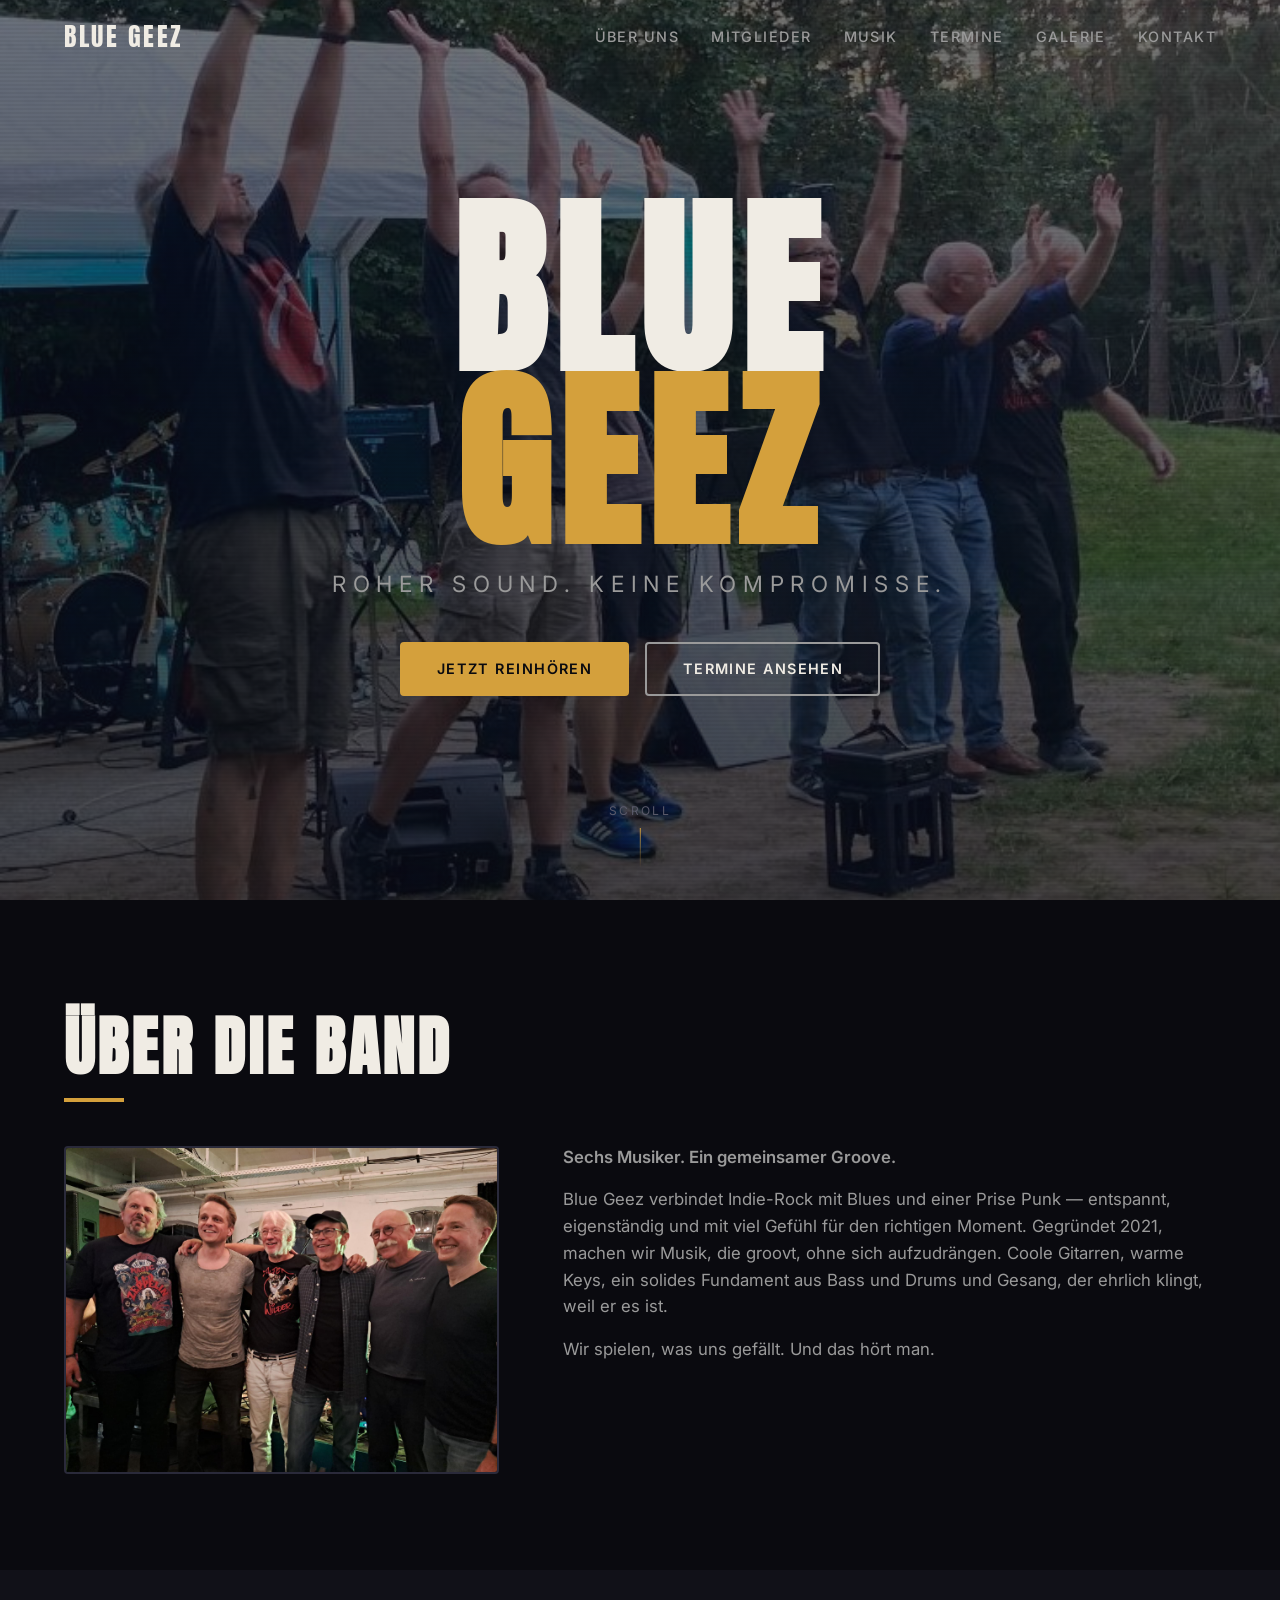
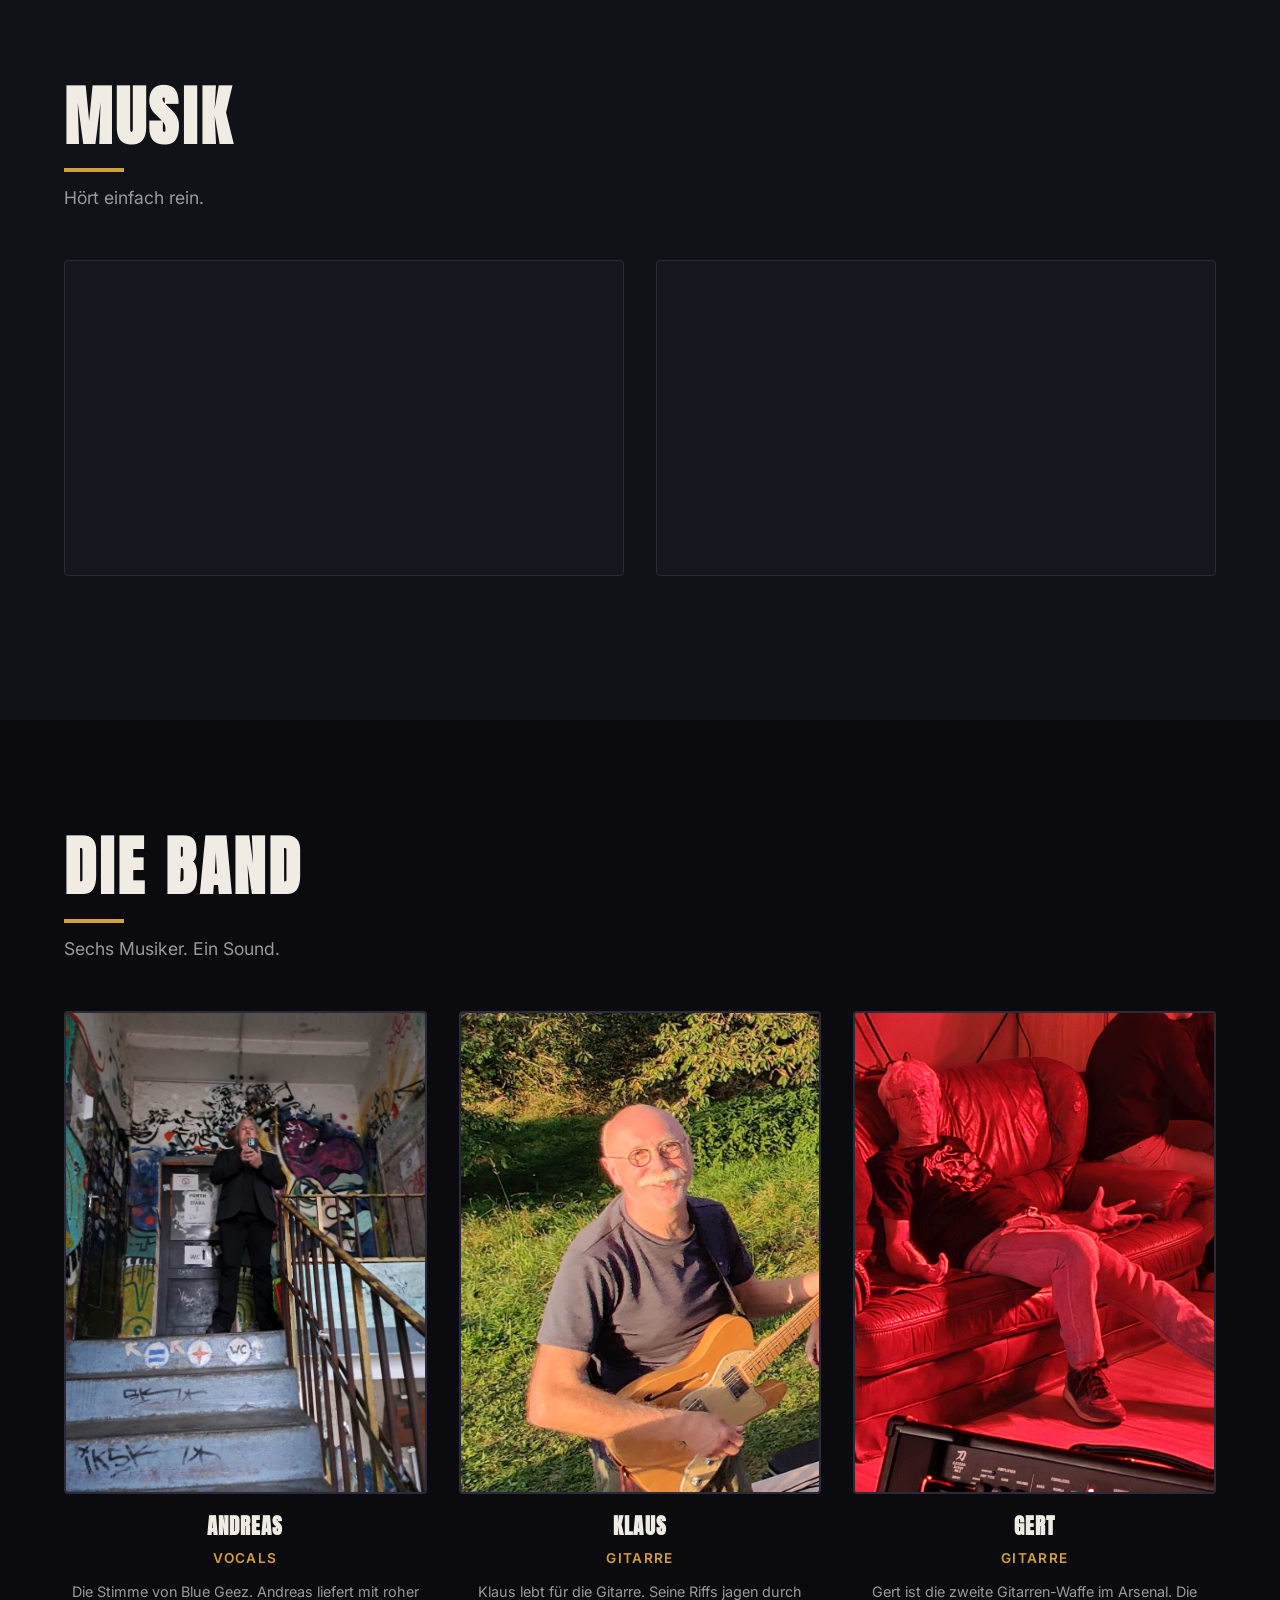
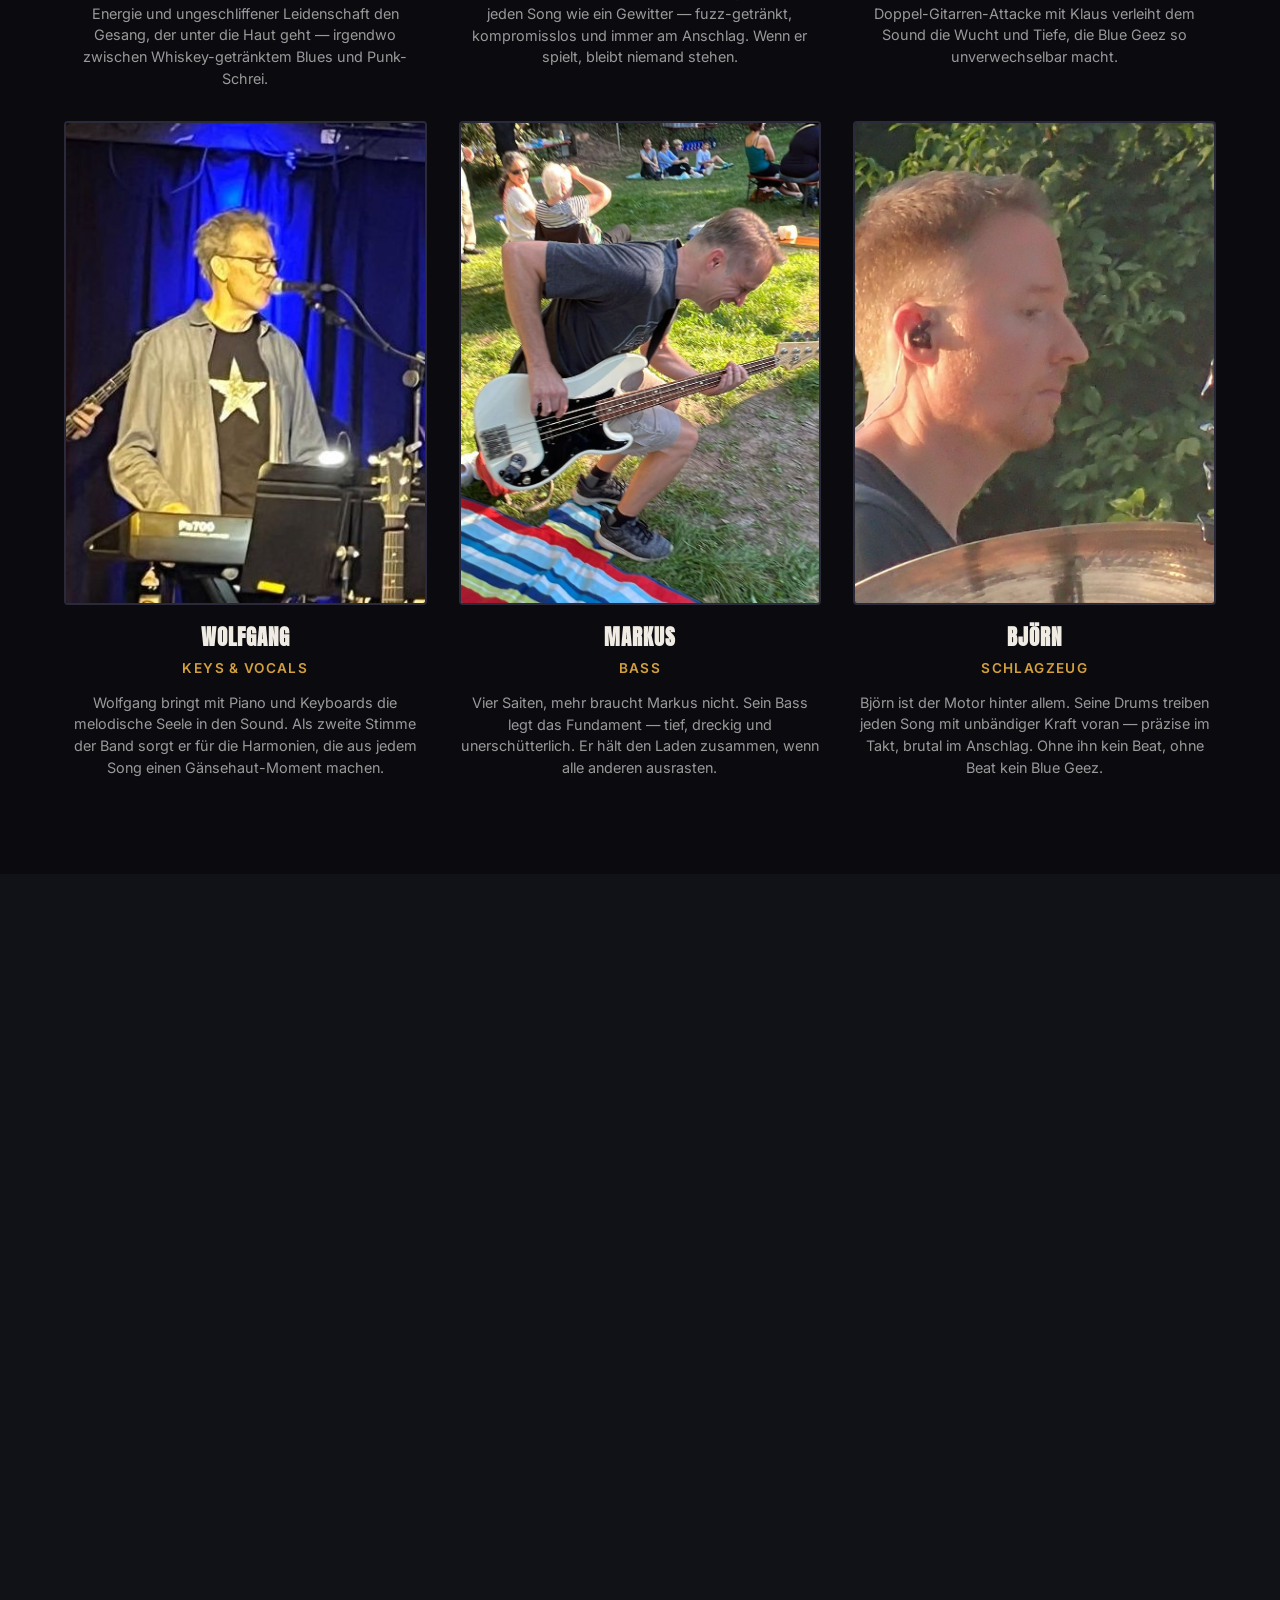
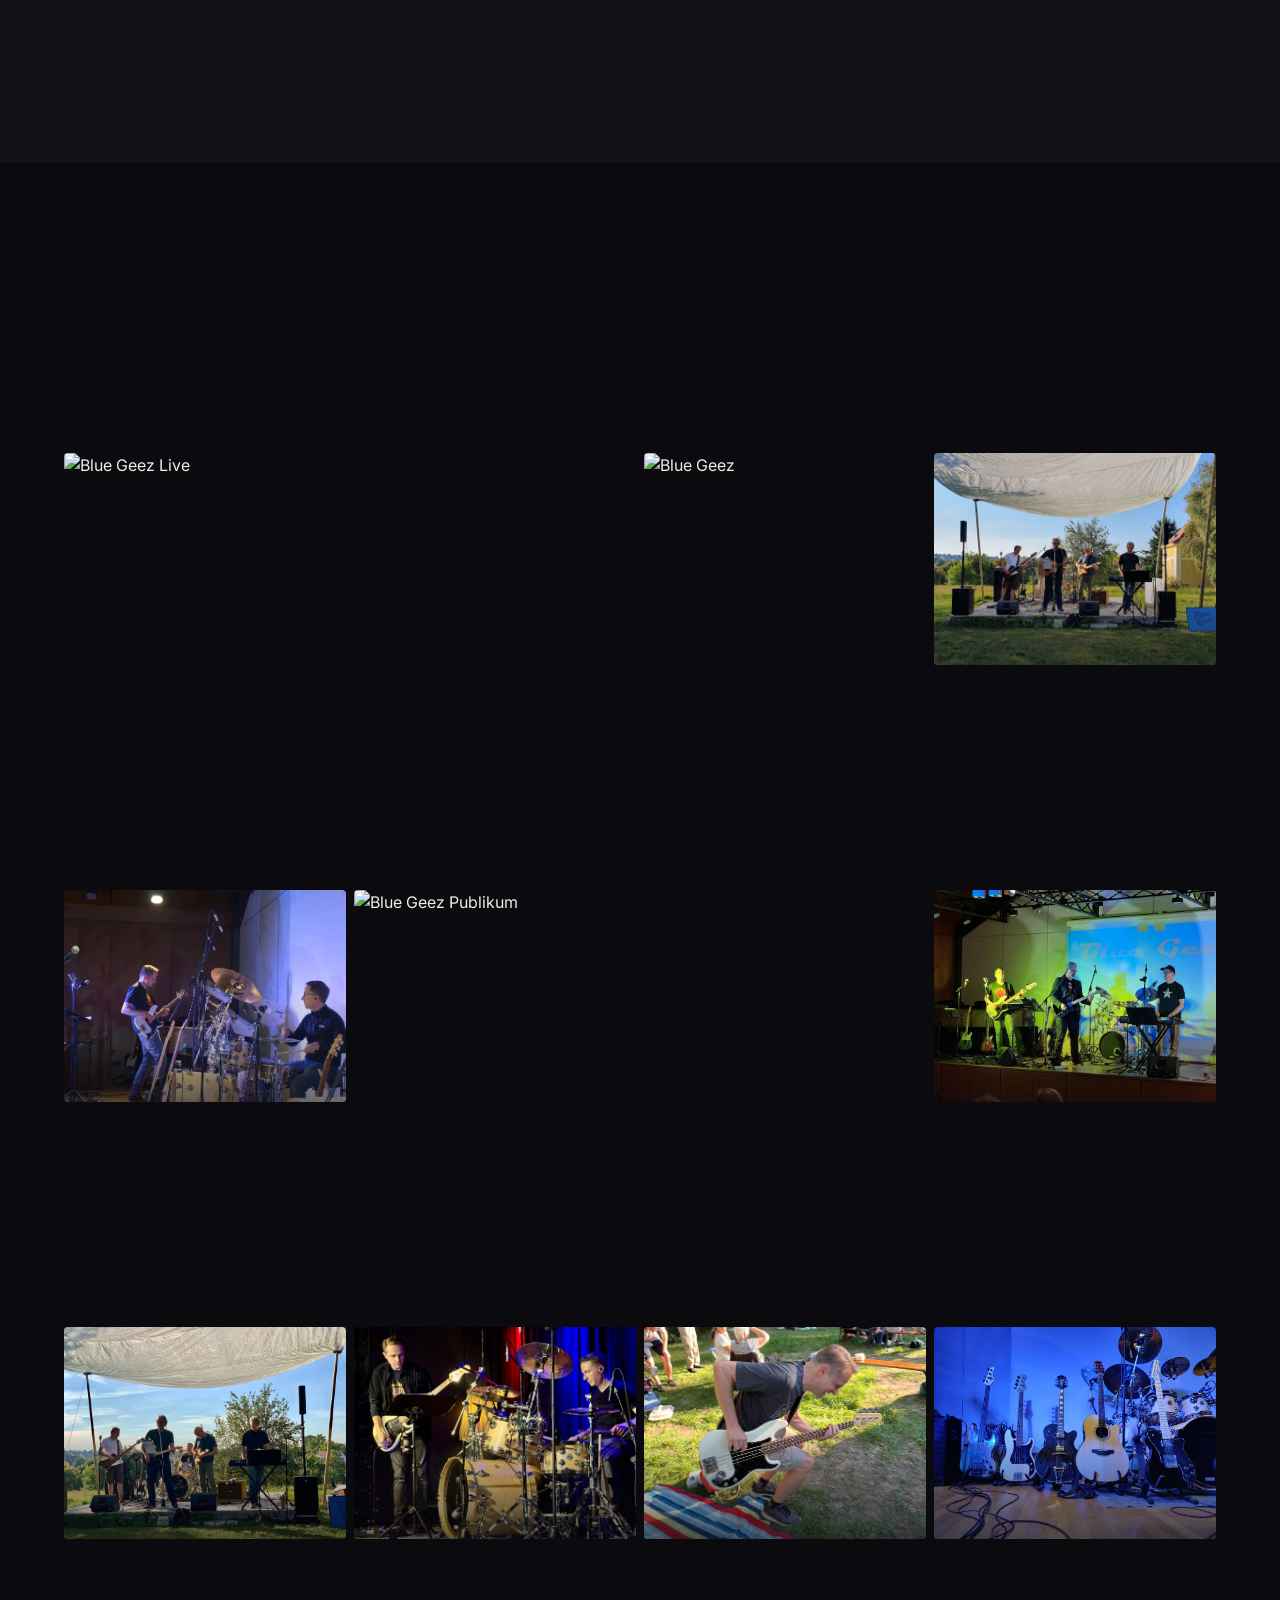
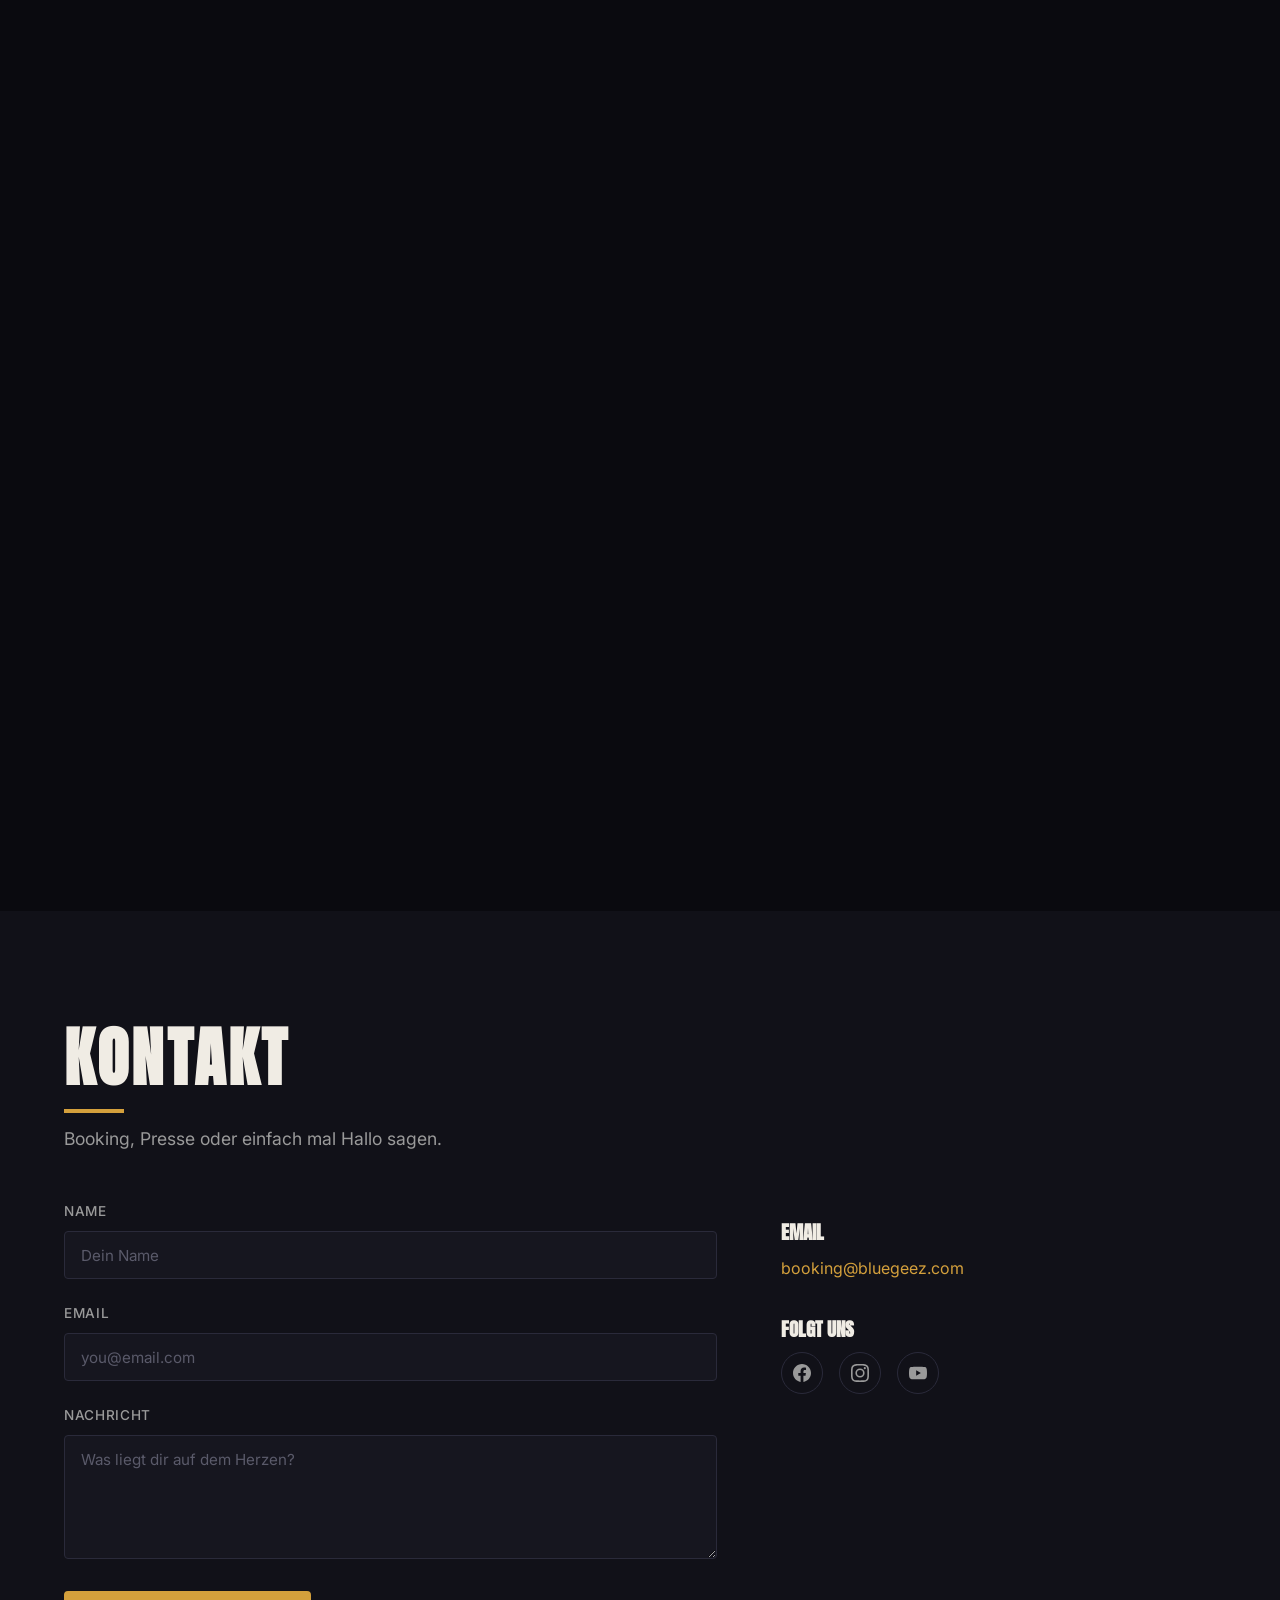
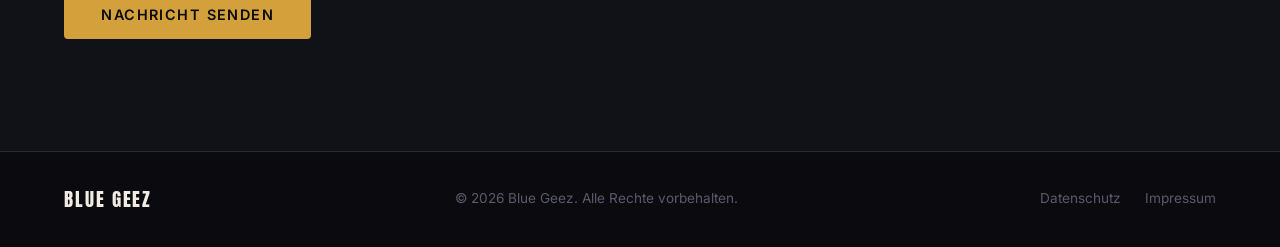
==== index.html @ 655c5ae4 "Blue Geez - Band Website" ====
<!DOCTYPE html>
<html lang="de">
<head>
  <meta charset="UTF-8">
  <meta name="viewport" content="width=device-width, initial-scale=1.0">
  <title>Blue Geez — Indie Punk Rock Blues</title>
  <meta name="description" content="Blue Geez — Roher Indie Punk Rock Blues. Musik, Termine und mehr.">
  <link rel="preconnect" href="https://fonts.googleapis.com">
  <link rel="preconnect" href="https://fonts.gstatic.com" crossorigin>
  <link href="https://fonts.googleapis.com/css2?family=Anton&family=Inter:wght@400;500;600&display=swap" rel="stylesheet">
  <link rel="stylesheet" href="styles.css">
</head>
<body>

  <!-- ============ NAVBAR ============ -->
  <nav id="navbar">
    <div class="nav-container">
      <a href="#hero" class="nav-logo">BLUE GEEZ</a>
      <button class="nav-toggle" id="navToggle" aria-label="Toggle menu">
        <span></span>
        <span></span>
        <span></span>
      </button>
      <ul class="nav-links" id="navLinks">
        <li><a href="#about">Über uns</a></li>
        <li><a href="#members">Mitglieder</a></li>
        <li><a href="#music">Musik</a></li>
        <li><a href="#tour">Termine</a></li>
        <li><a href="#gallery">Galerie</a></li>
        <li><a href="#contact">Kontakt</a></li>
      </ul>
    </div>
  </nav>

  <!-- ============ HERO ============ -->
  <section id="hero">
    <div class="hero-overlay"></div>
    <div class="hero-content">
      <h1 class="hero-title">BLUE<br><span>GEEZ</span></h1>
      <p class="hero-tagline">Roher Sound. Keine Kompromisse.</p>
      <div class="hero-cta">
        <a href="#music" class="btn btn-primary">Jetzt reinhören</a>
        <a href="#tour" class="btn btn-outline">Termine ansehen</a>
      </div>
    </div>
    <div class="hero-scroll-indicator">
      <span>Scroll</span>
      <div class="scroll-arrow"></div>
    </div>
  </section>

  <!-- ============ ABOUT ============ -->
  <section id="about">
    <div class="container">
      <h2 class="section-title">Über die Band</h2>
      <div class="about-grid">
        <div class="about-image">
          <img src="pictures/Bandfoto.jpg" alt="Blue Geez Bandfoto" class="about-photo">
        </div>
        <div class="about-text">
          <p class="about-lead">Sechs Musiker. Ein gemeinsamer Groove.</p>
          <p>Blue Geez verbindet Indie-Rock mit Blues und einer Prise Punk — entspannt, eigenständig und mit viel Gefühl für den richtigen Moment. Gegründet 2021, machen wir Musik, die groovt, ohne sich aufzudrängen. Coole Gitarren, warme Keys, ein solides Fundament aus Bass und Drums und Gesang, der ehrlich klingt, weil er es ist.</p>
          <p>Wir spielen, was uns gefällt. Und das hört man.</p>
        </div>
      </div>
    </div>
  </section>

  <!-- ============ MUSIC ============ -->
  <section id="music">
    <div class="container">
      <h2 class="section-title">Musik</h2>
      <p class="section-subtitle">Hört einfach rein.</p>

      <!-- YouTube Videos -->
      <div class="video-grid">
        <div class="video-card">
          <div class="video-wrapper">
            <iframe src="https://www.youtube.com/embed/Z9WDAKG1dC8" title="Blue Geez - Video 1" frameborder="0" allow="accelerometer; autoplay; clipboard-write; encrypted-media; gyroscope; picture-in-picture" allowfullscreen></iframe>
          </div>
        </div>
        <div class="video-card">
          <div class="video-wrapper">
            <iframe src="https://www.youtube.com/embed/eVniW5wxCxI" title="Blue Geez - Video 2" frameborder="0" allow="accelerometer; autoplay; clipboard-write; encrypted-media; gyroscope; picture-in-picture" allowfullscreen></iframe>
          </div>
        </div>
      </div>
    </div>
  </section>

  <!-- ============ BAND MEMBERS ============ -->
  <section id="members">
    <div class="container">
      <h2 class="section-title">Die Band</h2>
      <p class="section-subtitle">Sechs Musiker. Ein Sound.</p>
      <div class="members-grid">
        <div class="member-card">
          <div class="member-photo">
            <img src="pictures/Members/Andreas.jpg" alt="Andreas" loading="lazy">
          </div>
          <h3 class="member-name">Andreas</h3>
          <p class="member-role">Vocals</p>
          <p class="member-desc">Die Stimme von Blue Geez. Andreas liefert mit roher Energie und ungeschliffener Leidenschaft den Gesang, der unter die Haut geht — irgendwo zwischen Whiskey-getränktem Blues und Punk-Schrei.</p>
        </div>
        <div class="member-card">
          <div class="member-photo">
            <img src="pictures/Members/Klaus.jpg" alt="Klaus" loading="lazy">
          </div>
          <h3 class="member-name">Klaus</h3>
          <p class="member-role">Gitarre</p>
          <p class="member-desc">Klaus lebt für die Gitarre. Seine Riffs jagen durch jeden Song wie ein Gewitter — fuzz-getränkt, kompromisslos und immer am Anschlag. Wenn er spielt, bleibt niemand stehen.</p>
        </div>
        <div class="member-card">
          <div class="member-photo">
            <img src="pictures/Members/Gert.jpg" alt="Gert" loading="lazy">
          </div>
          <h3 class="member-name">Gert</h3>
          <p class="member-role">Gitarre</p>
          <p class="member-desc">Gert ist die zweite Gitarren-Waffe im Arsenal. Die Doppel-Gitarren-Attacke mit Klaus verleiht dem Sound die Wucht und Tiefe, die Blue Geez so unverwechselbar macht.</p>
        </div>
        <div class="member-card">
          <div class="member-photo">
            <img src="pictures/Members/Wolfgang.jpg" alt="Wolfgang" loading="lazy">
          </div>
          <h3 class="member-name">Wolfgang</h3>
          <p class="member-role">Keys &amp; Vocals</p>
          <p class="member-desc">Wolfgang bringt mit Piano und Keyboards die melodische Seele in den Sound. Als zweite Stimme der Band sorgt er für die Harmonien, die aus jedem Song einen Gänsehaut-Moment machen.</p>
        </div>
        <div class="member-card">
          <div class="member-photo">
            <img src="pictures/Members/Markus.jpg" alt="Markus" loading="lazy">
          </div>
          <h3 class="member-name">Markus</h3>
          <p class="member-role">Bass</p>
          <p class="member-desc">Vier Saiten, mehr braucht Markus nicht. Sein Bass legt das Fundament — tief, dreckig und unerschütterlich. Er hält den Laden zusammen, wenn alle anderen ausrasten.</p>
        </div>
        <div class="member-card">
          <div class="member-photo">
            <img src="pictures/Members/Bj%C3%B6rn.jpg" alt="Björn" loading="lazy">
          </div>
          <h3 class="member-name">Björn</h3>
          <p class="member-role">Schlagzeug</p>
          <p class="member-desc">Björn ist der Motor hinter allem. Seine Drums treiben jeden Song mit unbändiger Kraft voran — präzise im Takt, brutal im Anschlag. Ohne ihn kein Beat, ohne Beat kein Blue Geez.</p>
        </div>
      </div>
    </div>
  </section>

  <!-- ============ TOUR DATES ============ -->
  <section id="tour">
    <div class="container">
      <h2 class="section-title">Termine</h2>
      <p class="section-subtitle">Kommt vorbei. Bringt Ohrstöpsel mit.</p>
      <div class="tour-list">

        <div class="tour-item">
          <div class="tour-date">
            <span class="tour-month">APR</span>
            <span class="tour-day">12</span>
          </div>
          <div class="tour-info">
            <h3 class="tour-venue">Z-Bau</h3>
            <p class="tour-location">Nürnberg</p>
          </div>
        </div>

        <div class="tour-item">
          <div class="tour-date">
            <span class="tour-month">APR</span>
            <span class="tour-day">26</span>
          </div>
          <div class="tour-info">
            <h3 class="tour-venue">E-Werk</h3>
            <p class="tour-location">Erlangen</p>
          </div>
        </div>

        <div class="tour-item">
          <div class="tour-date">
            <span class="tour-month">MAI</span>
            <span class="tour-day">10</span>
          </div>
          <div class="tour-info">
            <h3 class="tour-venue">Kofferfabrik</h3>
            <p class="tour-location">Fürth</p>
          </div>
        </div>

        <div class="tour-item">
          <div class="tour-date">
            <span class="tour-month">MAI</span>
            <span class="tour-day">24</span>
          </div>
          <div class="tour-info">
            <h3 class="tour-venue">Live Club</h3>
            <p class="tour-location">Bamberg</p>
          </div>
        </div>

        <div class="tour-item">
          <div class="tour-date">
            <span class="tour-month">JUN</span>
            <span class="tour-day">07</span>
          </div>
          <div class="tour-info">
            <h3 class="tour-venue">MUZclub</h3>
            <p class="tour-location">Nürnberg</p>
          </div>
        </div>

      </div>
    </div>
  </section>

  <!-- ============ GALLERY ============ -->
  <section id="gallery">
    <div class="container">
      <h2 class="section-title">Galerie</h2>
      <p class="section-subtitle">Momente von unterwegs und auf der Bühne.</p>
      <div class="gallery-grid">
        <div class="gallery-item gallery-wide">
          <img src="pictures/IMG20260328202502.jpg" alt="Blue Geez Live" loading="lazy">
        </div>
        <div class="gallery-item">
          <img src="pictures/IMG_20210925_131125.jpg" alt="Blue Geez" loading="lazy">
        </div>
        <div class="gallery-item">
          <img src="pictures/threema-20210925-203245172.jpg" alt="Blue Geez backstage" loading="lazy">
        </div>
        <div class="gallery-item">
          <img src="pictures/1672212464149.jpg" alt="Blue Geez Auftritt" loading="lazy">
        </div>
        <div class="gallery-item gallery-wide">
          <img src="pictures/IMG20260328192550.jpg" alt="Blue Geez Publikum" loading="lazy">
        </div>
        <div class="gallery-item">
          <img src="pictures/IMG-20221112-WA0008.jpg" alt="Blue Geez live" loading="lazy">
        </div>
        <div class="gallery-item">
          <img src="pictures/image-20212609-154214%20(1).jpeg" alt="Blue Geez Konzert" loading="lazy">
        </div>
        <div class="gallery-item">
          <img src="pictures/image-20250212-084009-142.jpeg" alt="Blue Geez Performance" loading="lazy">
        </div>
        <div class="gallery-item">
          <img src="pictures/IMG-20230918-WA0004.jpg" alt="Blue Geez unterwegs" loading="lazy">
        </div>
        <div class="gallery-item">
          <img src="pictures/IMG_20221111_164128.jpg" alt="Blue Geez Session" loading="lazy">
        </div>
        <div class="gallery-item">
          <img src="pictures/IMG_20230422_170018.jpg" alt="Blue Geez Probe" loading="lazy">
        </div>
        <div class="gallery-item">
          <img src="pictures/IMG_20250109_162447.jpg" alt="Blue Geez Foto" loading="lazy">
        </div>
        <div class="gallery-item">
          <img src="pictures/threema-20230423-144040247.jpg" alt="Blue Geez Moment" loading="lazy">
        </div>
        <div class="gallery-item">
          <img src="pictures/threema-20230516-122753062.jpg" alt="Blue Geez Band" loading="lazy">
        </div>
        <div class="gallery-item gallery-wide">
          <img src="pictures/threema-20230918-080238469.jpg" alt="Blue Geez Reise" loading="lazy">
        </div>
        <div class="gallery-item">
          <img src="pictures/threema-20230918-164140233.jpg" alt="Blue Geez Abend" loading="lazy">
        </div>
        <div class="gallery-item">
          <img src="pictures/threema-20231219-235213195.jpg" alt="Blue Geez off stage" loading="lazy">
        </div>
        <div class="gallery-item">
          <img src="pictures/threema-20231223-175006452.jpg" alt="Blue Geez Weihnachten" loading="lazy">
        </div>
      </div>
    </div>
  </section>

  <!-- ============ CONTACT ============ -->
  <section id="contact">
    <div class="container">
      <h2 class="section-title">Kontakt</h2>
      <p class="section-subtitle">Booking, Presse oder einfach mal Hallo sagen.</p>
      <div class="contact-grid">
        <form class="contact-form" id="contactForm">
          <div class="form-group">
            <label for="name">Name</label>
            <input type="text" id="name" name="name" required placeholder="Dein Name">
          </div>
          <div class="form-group">
            <label for="email">Email</label>
            <input type="email" id="email" name="email" required placeholder="you@email.com">
          </div>
          <input type="hidden" name="subject" value="Anfrage">
          <div class="form-group">
            <label for="message">Nachricht</label>
            <textarea id="message" name="message" rows="5" required placeholder="Was liegt dir auf dem Herzen?"></textarea>
          </div>
          <button type="submit" class="btn btn-primary">Nachricht senden</button>
          <p class="form-status" id="formStatus"></p>
        </form>
        <div class="contact-info">
          <div class="contact-detail">
            <h3>Email</h3>
            <p><a href="mailto:booking@bluegeez.com">booking@bluegeez.com</a></p>
          </div>
          <div class="contact-detail">
            <h3>Folgt uns</h3>
            <div class="social-links">
              <a href="https://www.facebook.com/BlueGeez" target="_blank" rel="noopener" class="social-link" aria-label="Facebook">
                <svg viewBox="0 0 24 24" fill="currentColor"><path d="M24 12.073c0-6.627-5.373-12-12-12s-12 5.373-12 12c0 5.99 4.388 10.954 10.125 11.854v-8.385H7.078v-3.47h3.047V9.43c0-3.007 1.792-4.669 4.533-4.669 1.312 0 2.686.235 2.686.235v2.953H15.83c-1.491 0-1.956.925-1.956 1.874v2.25h3.328l-.532 3.47h-2.796v8.385C19.612 23.027 24 18.062 24 12.073z"/></svg>
              </a>
              <a href="https://www.instagram.com/blue.geez/" target="_blank" rel="noopener" class="social-link" aria-label="Instagram">
                <svg viewBox="0 0 24 24" fill="currentColor"><path d="M12 2.163c3.204 0 3.584.012 4.85.07 3.252.148 4.771 1.691 4.919 4.919.058 1.265.069 1.645.069 4.849 0 3.205-.012 3.584-.069 4.849-.149 3.225-1.664 4.771-4.919 4.919-1.266.058-1.644.07-4.85.07-3.204 0-3.584-.012-4.849-.07-3.26-.149-4.771-1.699-4.919-4.92-.058-1.265-.07-1.644-.07-4.849 0-3.204.013-3.583.07-4.849.149-3.227 1.664-4.771 4.919-4.919 1.266-.057 1.645-.069 4.849-.069zM12 0C8.741 0 8.333.014 7.053.072 2.695.272.273 2.69.073 7.052.014 8.333 0 8.741 0 12c0 3.259.014 3.668.072 4.948.2 4.358 2.618 6.78 6.98 6.98C8.333 23.986 8.741 24 12 24c3.259 0 3.668-.014 4.948-.072 4.354-.2 6.782-2.618 6.979-6.98.059-1.28.073-1.689.073-4.948 0-3.259-.014-3.667-.072-4.947-.196-4.354-2.617-6.78-6.979-6.98C15.668.014 15.259 0 12 0zm0 5.838a6.162 6.162 0 100 12.324 6.162 6.162 0 000-12.324zM12 16a4 4 0 110-8 4 4 0 010 8zm6.406-11.845a1.44 1.44 0 100 2.881 1.44 1.44 0 000-2.881z"/></svg>
              </a>
              <a href="https://www.youtube.com/channel/UCVVnZ5qmX1g-iMlt86bzmSg" target="_blank" rel="noopener" class="social-link" aria-label="YouTube">
                <svg viewBox="0 0 24 24" fill="currentColor"><path d="M23.498 6.186a3.016 3.016 0 00-2.122-2.136C19.505 3.545 12 3.545 12 3.545s-7.505 0-9.377.505A3.017 3.017 0 00.502 6.186C0 8.07 0 12 0 12s0 3.93.502 5.814a3.016 3.016 0 002.122 2.136c1.871.505 9.376.505 9.376.505s7.505 0 9.377-.505a3.015 3.015 0 002.122-2.136C24 15.93 24 12 24 12s0-3.93-.502-5.814zM9.545 15.568V8.432L15.818 12l-6.273 3.568z"/></svg>
              </a>
            </div>
          </div>
        </div>
      </div>
    </div>
  </section>

  <!-- ============ FOOTER ============ -->
  <footer id="footer">
    <div class="container">
      <div class="footer-content">
        <p class="footer-logo">BLUE GEEZ</p>
        <p class="footer-copy">&copy; 2026 Blue Geez. Alle Rechte vorbehalten.</p>
        <div class="footer-links">
          <a href="datenschutz.html">Datenschutz</a>
          <a href="impressum.html">Impressum</a>
        </div>
      </div>
    </div>
  </footer>

  <!-- Lightbox -->
  <div class="lightbox" id="lightbox">
    <button class="lightbox-close" id="lightboxClose">&times;</button>
    <button class="lightbox-nav lightbox-prev" id="lightboxPrev">&#10094;</button>
    <button class="lightbox-nav lightbox-next" id="lightboxNext">&#10095;</button>
    <div class="lightbox-content" id="lightboxContent"></div>
  </div>

  <script src="script.js"></script>
</body>
</html>
---- styles.css ----
/* ============================================
   BLUE GEEZ — Band Website Styles
   Indie Punk Rock Blues Aesthetic
   ============================================ */

/* ---------- CSS Custom Properties ---------- */
:root {
  --bg-primary: #0a0a0f;
  --bg-secondary: #111118;
  --bg-card: #16161f;
  --bg-card-hover: #1c1c28;
  --text-primary: #f0ece4;
  --text-secondary: #9a9a9a;
  --text-muted: #5a5a6a;
  --accent: #d4a03c;
  --accent-hover: #e8b44e;
  --accent-dark: #a67c2e;
  --red: #c0392b;
  --border: #2a2a3a;
  --font-display: 'Anton', sans-serif;
  --font-body: 'Inter', system-ui, sans-serif;
  --radius: 4px;
  --transition: 0.3s ease;
}

/* ---------- Reset & Base ---------- */
*,
*::before,
*::after {
  margin: 0;
  padding: 0;
  box-sizing: border-box;
}

html {
  scroll-behavior: smooth;
  scroll-padding-top: 70px;
}

body {
  font-family: var(--font-body);
  background: var(--bg-primary);
  color: var(--text-primary);
  line-height: 1.6;
  overflow-x: hidden;
  -webkit-font-smoothing: antialiased;
}

a {
  color: var(--accent);
  text-decoration: none;
  transition: color var(--transition);
}

a:hover {
  color: var(--accent-hover);
}

img {
  max-width: 100%;
  display: block;
}

.container {
  width: 90%;
  max-width: 1200px;
  margin: 0 auto;
}

/* ---------- Section Titles ---------- */
.section-title {
  font-family: var(--font-display);
  font-size: clamp(2.5rem, 6vw, 4rem);
  text-transform: uppercase;
  letter-spacing: 0.05em;
  margin-bottom: 0.25em;
  position: relative;
  display: inline-block;
}

.section-title::after {
  content: '';
  position: absolute;
  bottom: -4px;
  left: 0;
  width: 60px;
  height: 4px;
  background: var(--accent);
}

.section-subtitle {
  color: var(--text-secondary);
  font-size: 1.1rem;
  margin-bottom: 3rem;
}

section {
  padding: 6rem 0;
}

section:nth-child(even) {
  background: var(--bg-secondary);
}

/* ============================================
   NAVBAR
   ============================================ */
#navbar {
  position: fixed;
  top: 0;
  left: 0;
  width: 100%;
  z-index: 1000;
  padding: 1rem 0;
  transition: background var(--transition), padding var(--transition),
              box-shadow var(--transition);
}

#navbar.scrolled {
  background: rgba(10, 10, 15, 0.95);
  backdrop-filter: blur(10px);
  padding: 0.6rem 0;
  box-shadow: 0 2px 20px rgba(0, 0, 0, 0.5);
}

.nav-container {
  width: 90%;
  max-width: 1200px;
  margin: 0 auto;
  display: flex;
  align-items: center;
  justify-content: space-between;
}

.nav-logo {
  font-family: var(--font-display);
  font-size: 1.6rem;
  color: var(--text-primary) !important;
  letter-spacing: 0.1em;
  text-transform: uppercase;
}

.nav-logo:hover {
  color: var(--accent) !important;
}

.nav-links {
  display: flex;
  list-style: none;
  gap: 2rem;
}

.nav-links a {
  color: var(--text-secondary);
  font-size: 0.9rem;
  font-weight: 500;
  text-transform: uppercase;
  letter-spacing: 0.1em;
  position: relative;
  padding: 0.25rem 0;
}

.nav-links a::after {
  content: '';
  position: absolute;
  bottom: 0;
  left: 0;
  width: 0;
  height: 2px;
  background: var(--accent);
  transition: width var(--transition);
}

.nav-links a:hover,
.nav-links a.active {
  color: var(--text-primary);
}

.nav-links a:hover::after,
.nav-links a.active::after {
  width: 100%;
}

/* Hamburger */
.nav-toggle {
  display: none;
  flex-direction: column;
  gap: 5px;
  background: none;
  border: none;
  cursor: pointer;
  padding: 4px;
}

.nav-toggle span {
  width: 28px;
  height: 2px;
  background: var(--text-primary);
  transition: all var(--transition);
  transform-origin: center;
}

.nav-toggle.active span:nth-child(1) {
  transform: rotate(45deg) translate(5px, 5px);
}

.nav-toggle.active span:nth-child(2) {
  opacity: 0;
}

.nav-toggle.active span:nth-child(3) {
  transform: rotate(-45deg) translate(5px, -5px);
}

/* ============================================
   HERO
   ============================================ */
#hero {
  position: relative;
  height: 100vh;
  min-height: 600px;
  display: flex;
  align-items: center;
  justify-content: center;
  text-align: center;
  overflow: hidden;
  background:
    url('pictures/hero.jpg') center center / cover no-repeat;
  padding: 0;
}

.hero-overlay {
  position: absolute;
  inset: 0;
  background:
    linear-gradient(to bottom, rgba(10, 10, 15, 0.55), rgba(10, 10, 15, 0.75)),
    repeating-linear-gradient(
      0deg,
      transparent,
      transparent 2px,
      rgba(0, 0, 0, 0.05) 2px,
      rgba(0, 0, 0, 0.05) 4px
    );
  pointer-events: none;
}

.hero-content {
  position: relative;
  z-index: 1;
}

.hero-title {
  font-family: var(--font-display);
  font-size: clamp(5rem, 15vw, 12rem);
  line-height: 0.9;
  text-transform: uppercase;
  letter-spacing: 0.05em;
  margin-bottom: 1rem;
}

.hero-title span {
  color: var(--accent);
  display: block;
}

.hero-tagline {
  font-size: clamp(1rem, 2.5vw, 1.4rem);
  color: var(--text-secondary);
  letter-spacing: 0.3em;
  text-transform: uppercase;
  margin-bottom: 2.5rem;
}

.hero-cta {
  display: flex;
  gap: 1rem;
  justify-content: center;
  flex-wrap: wrap;
}

.hero-scroll-indicator {
  position: absolute;
  bottom: 2rem;
  left: 50%;
  transform: translateX(-50%);
  display: flex;
  flex-direction: column;
  align-items: center;
  gap: 0.5rem;
  color: var(--text-muted);
  font-size: 0.75rem;
  letter-spacing: 0.2em;
  text-transform: uppercase;
  animation: fadeInUp 1s ease 1s both;
}

.scroll-arrow {
  width: 1px;
  height: 40px;
  background: linear-gradient(to bottom, var(--accent), transparent);
  animation: scrollPulse 2s ease infinite;
}

@keyframes scrollPulse {
  0%, 100% { opacity: 0.3; transform: scaleY(0.6); }
  50% { opacity: 1; transform: scaleY(1); }
}

@keyframes fadeInUp {
  from { opacity: 0; transform: translateX(-50%) translateY(20px); }
  to { opacity: 1; transform: translateX(-50%) translateY(0); }
}

/* ---------- Buttons ---------- */
.btn {
  display: inline-block;
  padding: 0.85rem 2.2rem;
  font-family: var(--font-body);
  font-size: 0.9rem;
  font-weight: 600;
  text-transform: uppercase;
  letter-spacing: 0.1em;
  border: 2px solid transparent;
  border-radius: var(--radius);
  cursor: pointer;
  transition: all var(--transition);
}

.btn-primary {
  background: var(--accent);
  color: var(--bg-primary);
  border-color: var(--accent);
}

.btn-primary:hover {
  background: var(--accent-hover);
  border-color: var(--accent-hover);
  color: var(--bg-primary);
  transform: translateY(-2px);
  box-shadow: 0 6px 20px rgba(212, 160, 60, 0.3);
}

.btn-outline {
  background: transparent;
  color: var(--text-primary);
  border-color: var(--text-secondary);
}

.btn-outline:hover {
  border-color: var(--accent);
  color: var(--accent);
  transform: translateY(-2px);
}

.btn-small {
  padding: 0.5rem 1.5rem;
  font-size: 0.8rem;
  background: transparent;
  color: var(--accent);
  border: 1px solid var(--accent);
}

.btn-small:hover {
  background: var(--accent);
  color: var(--bg-primary);
}

/* ============================================
   ABOUT
   ============================================ */
.about-grid {
  display: grid;
  grid-template-columns: 1fr 1.5fr;
  gap: 4rem;
  align-items: start;
  margin-top: 2rem;
}

.about-image {
  position: relative;
}

.about-photo {
  width: 100%;
  border-radius: var(--radius);
  border: 2px solid var(--border);
  object-fit: cover;
}

.about-lead {
  font-size: 1.3rem;
  font-weight: 600;
  color: var(--accent);
  margin-bottom: 1.5rem;
  line-height: 1.4;
}

.about-text p {
  color: var(--text-secondary);
  margin-bottom: 1rem;
  font-size: 1.05rem;
}

.about-stats {
  display: flex;
  gap: 2.5rem;
  margin-top: 2rem;
  padding-top: 2rem;
  border-top: 1px solid var(--border);
}

.stat-number {
  font-family: var(--font-display);
  font-size: 2rem;
  color: var(--accent);
  display: block;
}

.stat-label {
  font-size: 0.85rem;
  color: var(--text-muted);
  text-transform: uppercase;
  letter-spacing: 0.05em;
}

/* ============================================
   BAND MEMBERS
   ============================================ */
.members-grid {
  display: grid;
  grid-template-columns: repeat(3, 1fr);
  gap: 2rem;
  margin-top: 2rem;
}

.member-card {
  text-align: center;
  transition: transform var(--transition);
}

.member-card:hover {
  transform: translateY(-6px);
}

.member-photo {
  width: 100%;
  aspect-ratio: 3/4;
  overflow: hidden;
  border-radius: var(--radius);
  border: 2px solid var(--border);
  margin-bottom: 1rem;
  transition: border-color var(--transition);
}

.member-card:hover .member-photo {
  border-color: var(--accent);
}

.member-photo img {
  width: 100%;
  height: 100%;
  object-fit: cover;
  transition: transform 0.5s ease, filter var(--transition);
}

.member-card:hover .member-photo img {
  transform: scale(1.05);
  filter: brightness(1.1);
}

.member-name {
  font-family: var(--font-display);
  font-size: 1.3rem;
  text-transform: uppercase;
  letter-spacing: 0.05em;
}

.member-role {
  color: var(--accent);
  font-size: 0.85rem;
  text-transform: uppercase;
  letter-spacing: 0.1em;
  margin-top: 0.25rem;
  font-weight: 600;
}

.member-desc {
  color: var(--text-secondary);
  font-size: 0.9rem;
  line-height: 1.5;
  margin-top: 0.75rem;
}

/* ============================================
   MUSIC
   ============================================ */

/* --- YouTube Video Grid --- */
.video-grid {
  display: grid;
  grid-template-columns: repeat(auto-fit, minmax(400px, 1fr));
  gap: 2rem;
  margin-bottom: 3rem;
}

.video-card {
  background: var(--bg-card);
  border: 1px solid var(--border);
  border-radius: var(--radius);
  overflow: hidden;
  transition: transform var(--transition), box-shadow var(--transition);
}

.video-card:hover {
  transform: translateY(-4px);
  box-shadow: 0 10px 30px rgba(0, 0, 0, 0.4);
}

.video-wrapper {
  position: relative;
  padding-bottom: 56.25%; /* 16:9 */
  height: 0;
  overflow: hidden;
}

.video-wrapper iframe {
  position: absolute;
  top: 0;
  left: 0;
  width: 100%;
  height: 100%;
}

.music-subsection-title {
  font-family: var(--font-display);
  font-size: 1.6rem;
  text-transform: uppercase;
  letter-spacing: 0.05em;
  color: var(--text-secondary);
  margin-bottom: 1.5rem;
}

.music-grid {
  display: grid;
  grid-template-columns: repeat(auto-fit, minmax(280px, 1fr));
  gap: 2rem;
}

.album-card {
  background: var(--bg-card);
  border: 1px solid var(--border);
  border-radius: var(--radius);
  overflow: hidden;
  transition: transform var(--transition), box-shadow var(--transition);
}

.album-card:hover {
  transform: translateY(-6px);
  box-shadow: 0 12px 40px rgba(0, 0, 0, 0.4);
}

.album-art {
  position: relative;
  aspect-ratio: 1;
  overflow: hidden;
}

.album-placeholder {
  width: 100%;
  height: 100%;
  background: linear-gradient(135deg, #1a1a2e, #16213e);
  display: flex;
  align-items: center;
  justify-content: center;
}

.album-icon {
  font-size: 4rem;
  color: var(--accent);
  opacity: 0.4;
}

.album-overlay {
  position: absolute;
  inset: 0;
  background: rgba(10, 10, 15, 0.7);
  display: flex;
  align-items: center;
  justify-content: center;
  opacity: 0;
  transition: opacity var(--transition);
}

.album-card:hover .album-overlay {
  opacity: 1;
}

.play-btn {
  width: 60px;
  height: 60px;
  border-radius: 50%;
  background: var(--accent);
  border: none;
  color: var(--bg-primary);
  font-size: 1.5rem;
  cursor: pointer;
  display: flex;
  align-items: center;
  justify-content: center;
  transition: transform var(--transition);
  padding-left: 4px;
}

.play-btn:hover {
  transform: scale(1.1);
}

.album-title {
  font-family: var(--font-display);
  font-size: 1.3rem;
  padding: 1.2rem 1.2rem 0.2rem;
  text-transform: uppercase;
}

.album-year {
  color: var(--text-muted);
  font-size: 0.85rem;
  padding: 0 1.2rem;
}

.album-links {
  display: flex;
  gap: 1rem;
  padding: 1rem 1.2rem 1.2rem;
}

.album-link {
  font-size: 0.8rem;
  text-transform: uppercase;
  letter-spacing: 0.05em;
  color: var(--text-secondary);
  border-bottom: 1px solid transparent;
}

.album-link:hover {
  color: var(--accent);
  border-bottom-color: var(--accent);
}

/* ============================================
   TOUR DATES
   ============================================ */
.tour-list {
  max-width: 800px;
}

.tour-item {
  display: flex;
  align-items: center;
  gap: 2rem;
  padding: 1.5rem 0;
  border-bottom: 1px solid var(--border);
  transition: background var(--transition);
}

.tour-item:first-child {
  border-top: 1px solid var(--border);
}

.tour-item:hover {
  background: rgba(212, 160, 60, 0.03);
}

.tour-date {
  display: flex;
  flex-direction: column;
  align-items: center;
  min-width: 60px;
}

.tour-month {
  font-size: 0.75rem;
  font-weight: 600;
  color: var(--accent);
  text-transform: uppercase;
  letter-spacing: 0.1em;
}

.tour-day {
  font-family: var(--font-display);
  font-size: 2rem;
  line-height: 1;
}

.tour-info {
  flex: 1;
}

.tour-venue {
  font-size: 1.1rem;
  font-weight: 600;
}

.tour-location {
  color: var(--text-secondary);
  font-size: 0.9rem;
}

/* ============================================
   GALLERY
   ============================================ */
.gallery-grid {
  display: grid;
  grid-template-columns: repeat(4, 1fr);
  gap: 0.5rem;
}

.gallery-item {
  position: relative;
  overflow: hidden;
  border-radius: var(--radius);
  cursor: pointer;
  aspect-ratio: 4/3;
}

.gallery-wide {
  grid-column: span 2;
}

.gallery-item img {
  width: 100%;
  height: 100%;
  object-fit: cover;
  transition: transform 0.5s ease, filter var(--transition);
  display: block;
}

.gallery-item::after {
  content: '';
  position: absolute;
  inset: 0;
  background: linear-gradient(to top, rgba(10, 10, 15, 0.6), transparent 50%);
  pointer-events: none;
  transition: opacity var(--transition);
}

.gallery-item:hover img {
  transform: scale(1.05);
  filter: brightness(1.1);
}

.gallery-item:hover::after {
  opacity: 0.3;
}

/* ============================================
   CONTACT
   ============================================ */
.contact-grid {
  display: grid;
  grid-template-columns: 1.5fr 1fr;
  gap: 4rem;
  margin-top: 2rem;
}

.form-group {
  margin-bottom: 1.5rem;
}

.form-group label {
  display: block;
  font-size: 0.85rem;
  font-weight: 500;
  text-transform: uppercase;
  letter-spacing: 0.05em;
  margin-bottom: 0.5rem;
  color: var(--text-secondary);
}

.form-group input,
.form-group select,
.form-group textarea {
  width: 100%;
  padding: 0.85rem 1rem;
  background: var(--bg-card);
  border: 1px solid var(--border);
  border-radius: var(--radius);
  color: var(--text-primary);
  font-family: var(--font-body);
  font-size: 0.95rem;
  transition: border-color var(--transition);
}

.form-group input::placeholder,
.form-group textarea::placeholder {
  color: var(--text-muted);
}

.form-group input:focus,
.form-group select:focus,
.form-group textarea:focus {
  outline: none;
  border-color: var(--accent);
}

.form-group select {
  cursor: pointer;
  appearance: none;
  background-image: url("data:image/svg+xml,%3Csvg xmlns='http://www.w3.org/2000/svg' width='12' height='12' fill='%239a9a9a' viewBox='0 0 16 16'%3E%3Cpath d='M8 11L3 6h10z'/%3E%3C/svg%3E");
  background-repeat: no-repeat;
  background-position: right 1rem center;
}

.form-group select option {
  background: var(--bg-card);
}

.form-group textarea {
  resize: vertical;
  min-height: 120px;
}

.form-status {
  margin-top: 1rem;
  font-size: 0.9rem;
}

.form-status.success {
  color: #2ecc71;
}

.form-status.error {
  color: var(--red);
}

.contact-info {
  padding-top: 1rem;
}

.contact-detail {
  margin-bottom: 2rem;
}

.contact-detail h3 {
  font-family: var(--font-display);
  font-size: 1.2rem;
  text-transform: uppercase;
  margin-bottom: 0.5rem;
}

.contact-detail p {
  color: var(--text-secondary);
}

.social-links {
  display: flex;
  gap: 1rem;
  margin-top: 0.5rem;
}

.social-link {
  width: 42px;
  height: 42px;
  display: flex;
  align-items: center;
  justify-content: center;
  border: 1px solid var(--border);
  border-radius: 50%;
  color: var(--text-secondary);
  transition: all var(--transition);
}

.social-link svg {
  width: 18px;
  height: 18px;
}

.social-link:hover {
  color: var(--accent);
  border-color: var(--accent);
  background: rgba(212, 160, 60, 0.1);
  transform: translateY(-2px);
}

/* ============================================
   FOOTER
   ============================================ */
#footer {
  background: var(--bg-primary);
  padding: 2rem 0;
  border-top: 1px solid var(--border);
}

.footer-content {
  display: flex;
  align-items: center;
  justify-content: space-between;
  flex-wrap: wrap;
  gap: 1rem;
}

.footer-logo {
  font-family: var(--font-display);
  font-size: 1.2rem;
  letter-spacing: 0.1em;
}

.footer-copy {
  color: var(--text-muted);
  font-size: 0.85rem;
}

.footer-links {
  display: flex;
  gap: 1.5rem;
}

.footer-links a {
  color: var(--text-muted);
  font-size: 0.85rem;
}

.footer-links a:hover {
  color: var(--text-primary);
}

/* ============================================
   LIGHTBOX
   ============================================ */
.lightbox {
  position: fixed;
  inset: 0;
  z-index: 2000;
  background: rgba(0, 0, 0, 0.92);
  display: flex;
  align-items: center;
  justify-content: center;
  opacity: 0;
  visibility: hidden;
  transition: all var(--transition);
}

.lightbox.active {
  opacity: 1;
  visibility: visible;
}

.lightbox-close {
  position: absolute;
  top: 1.5rem;
  right: 1.5rem;
  background: none;
  border: none;
  color: var(--text-primary);
  font-size: 2.5rem;
  cursor: pointer;
  transition: color var(--transition);
  z-index: 2001;
}

.lightbox-close:hover {
  color: var(--accent);
}

.lightbox-content {
  max-width: 90vw;
  max-height: 85vh;
}

.lightbox-content img {
  max-width: 100%;
  max-height: 85vh;
  object-fit: contain;
}

.lightbox-nav {
  position: absolute;
  top: 50%;
  transform: translateY(-50%);
  background: rgba(0, 0, 0, 0.5);
  border: 1px solid rgba(255, 255, 255, 0.15);
  color: var(--text-primary);
  font-size: 2rem;
  width: 50px;
  height: 50px;
  border-radius: 50%;
  cursor: pointer;
  transition: all var(--transition);
  display: flex;
  align-items: center;
  justify-content: center;
  z-index: 2001;
}

.lightbox-nav:hover {
  background: rgba(212, 160, 60, 0.3);
  border-color: var(--accent);
  color: var(--accent);
}

.lightbox-prev {
  left: 1.5rem;
}

.lightbox-next {
  right: 1.5rem;
}

/* ============================================
   ANIMATIONS (scroll reveal)
   ============================================ */
.reveal {
  opacity: 0;
  transform: translateY(30px);
  transition: opacity 0.6s ease, transform 0.6s ease;
}

.reveal.visible {
  opacity: 1;
  transform: translateY(0);
}

/* ============================================
   RESPONSIVE
   ============================================ */
@media (max-width: 900px) {
  .about-grid {
    grid-template-columns: 1fr;
    gap: 2rem;
  }

  .about-image {
    max-width: 300px;
  }

  .contact-grid {
    grid-template-columns: 1fr;
    gap: 3rem;
  }

  .gallery-grid {
    grid-template-columns: repeat(3, 1fr);
  }

  .gallery-wide {
    grid-column: span 2;
  }

  .members-grid {
    grid-template-columns: repeat(2, 1fr);
    gap: 1.5rem;
  }

  .video-grid {
    grid-template-columns: 1fr;
  }
}

@media (max-width: 768px) {
  .nav-toggle {
    display: flex;
  }

  .nav-links {
    position: fixed;
    top: 0;
    right: -100%;
    width: 70%;
    max-width: 300px;
    height: 100vh;
    background: var(--bg-secondary);
    flex-direction: column;
    padding: 5rem 2rem 2rem;
    gap: 0;
    border-left: 1px solid var(--border);
    transition: right var(--transition);
  }

  .nav-links.open {
    right: 0;
  }

  .nav-links li {
    border-bottom: 1px solid var(--border);
  }

  .nav-links a {
    display: block;
    padding: 1rem 0;
    font-size: 1rem;
  }

  .tour-item {
    flex-wrap: wrap;
    gap: 1rem;
  }

  .tour-info {
    flex: 1 1 60%;
  }

  .about-stats {
    gap: 1.5rem;
  }

  section {
    padding: 4rem 0;
  }
}

@media (max-width: 500px) {
  .gallery-grid {
    grid-template-columns: repeat(2, 1fr);
  }

  .gallery-wide {
    grid-column: span 1;
  }

  .members-grid {
    grid-template-columns: repeat(2, 1fr);
    gap: 1rem;
  }

  .hero-cta {
    flex-direction: column;
    align-items: center;
  }

  .about-stats {
    flex-direction: column;
    gap: 1rem;
  }

  .footer-content {
    flex-direction: column;
    text-align: center;
  }
}
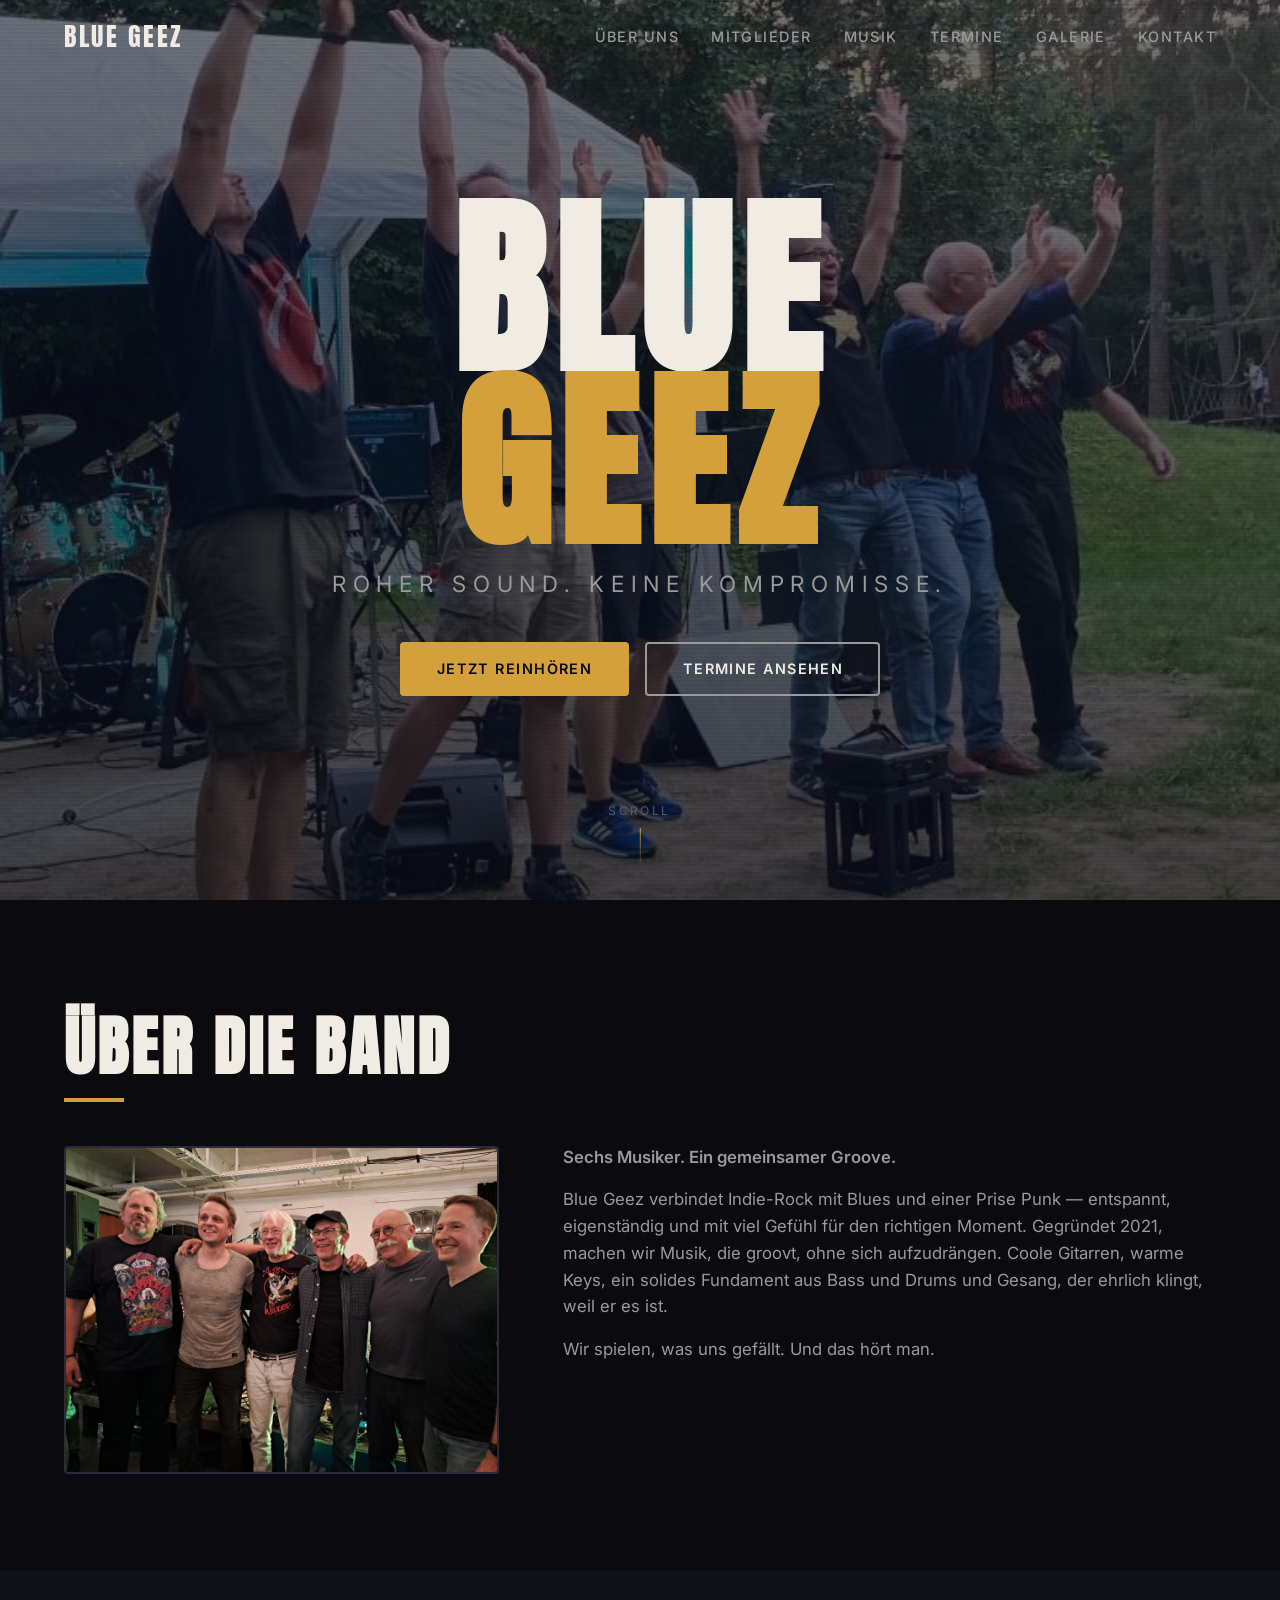
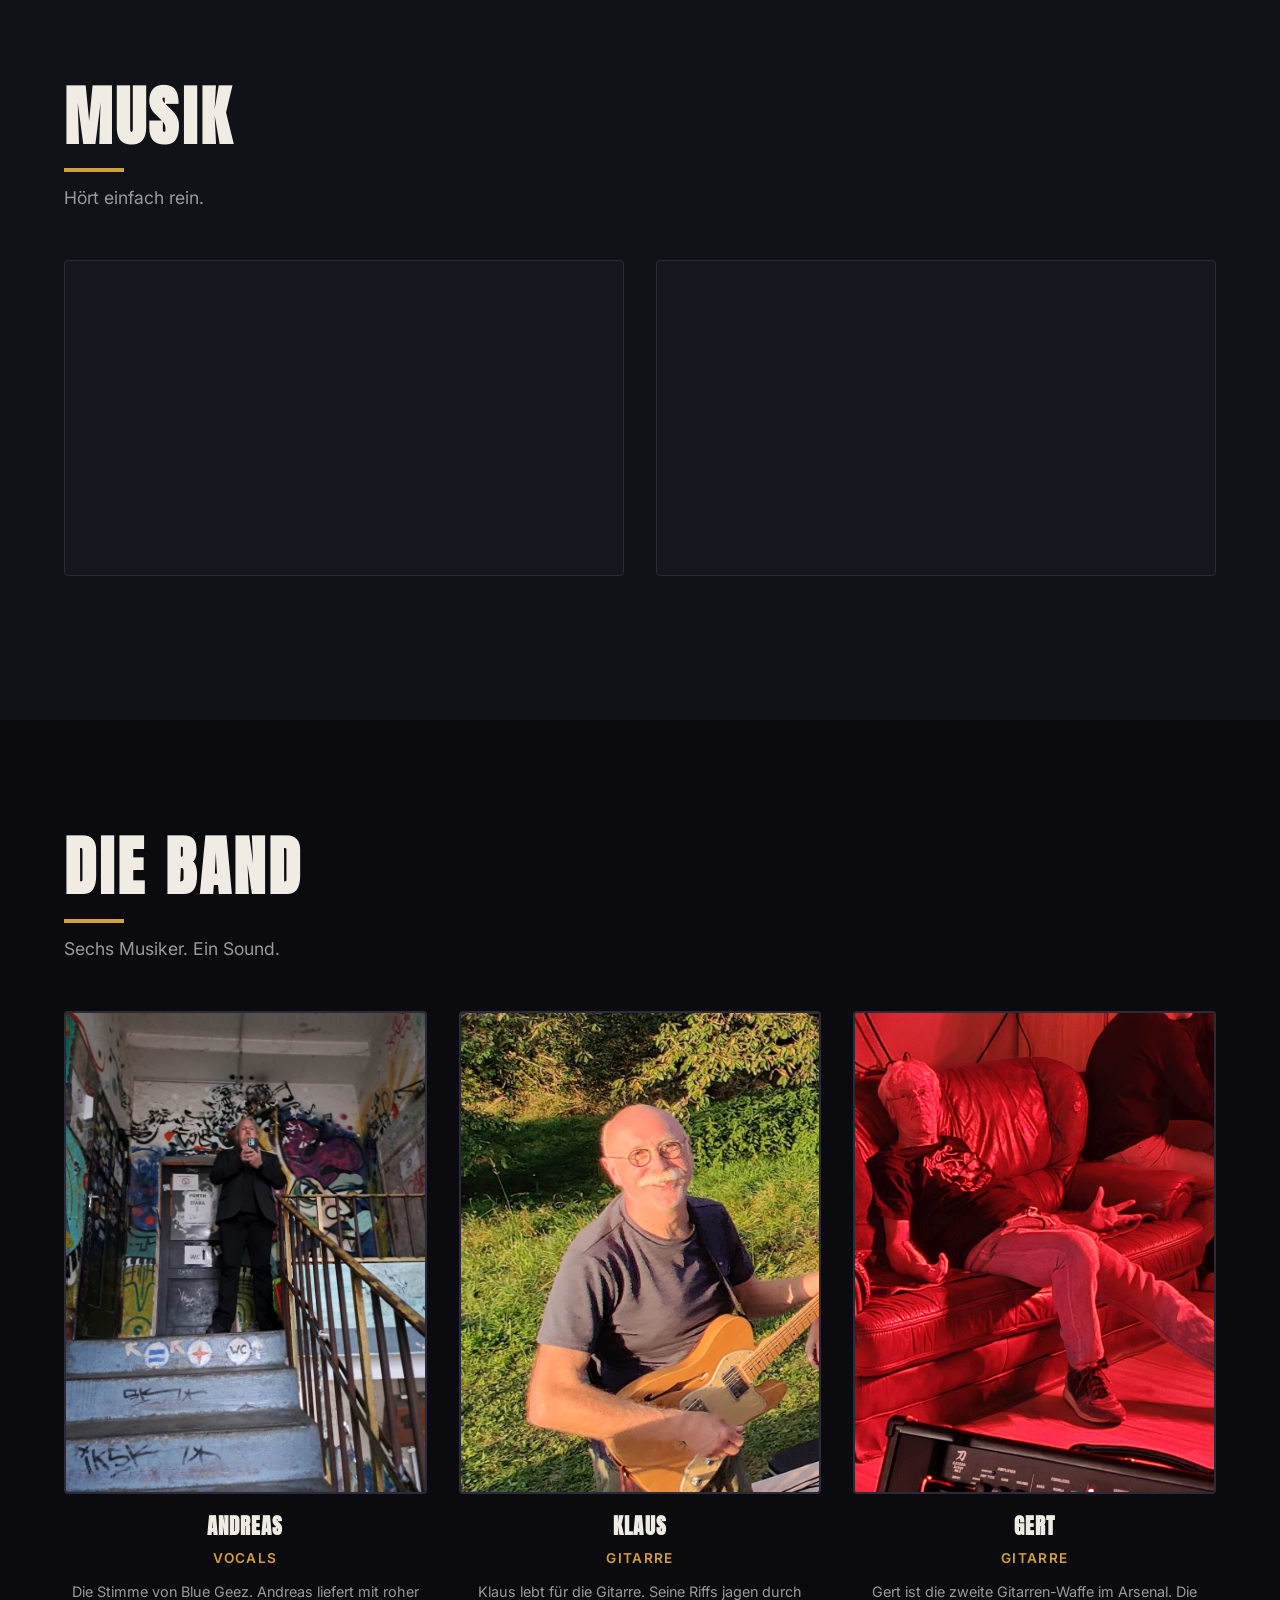
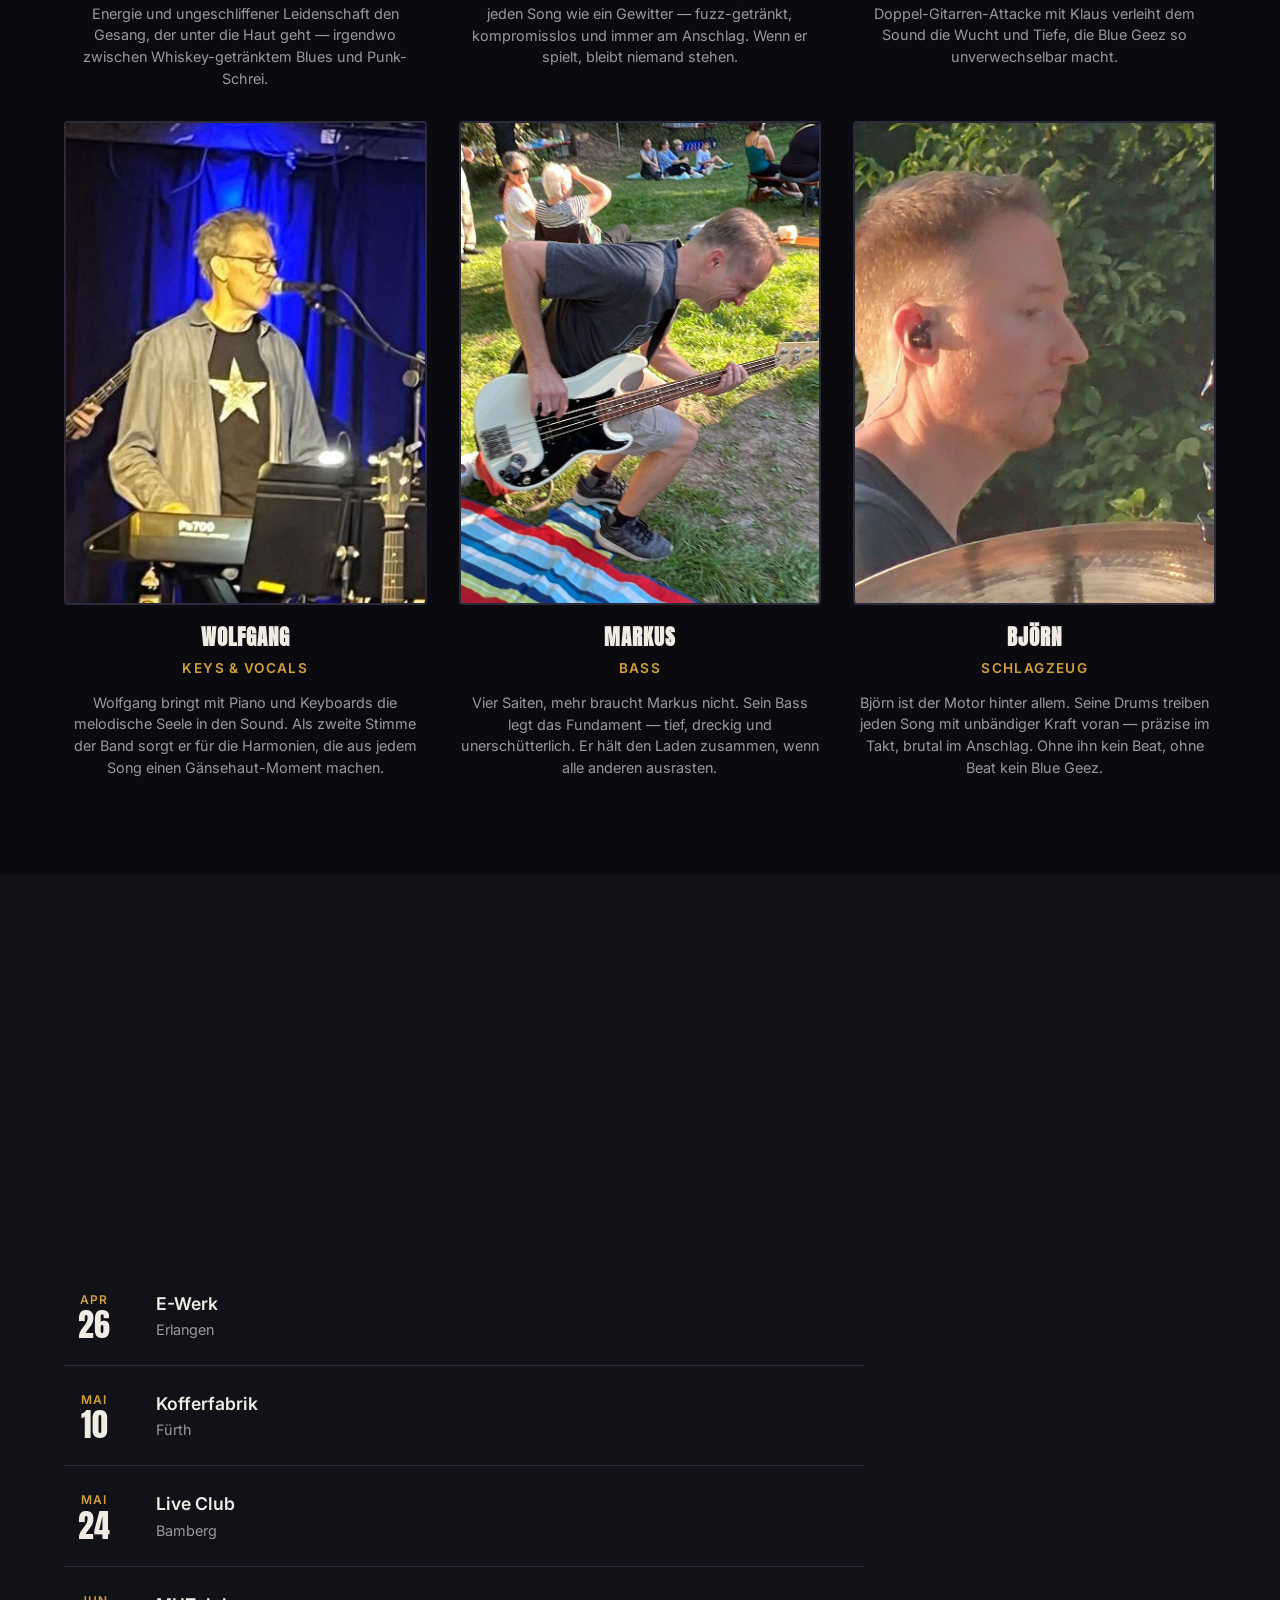
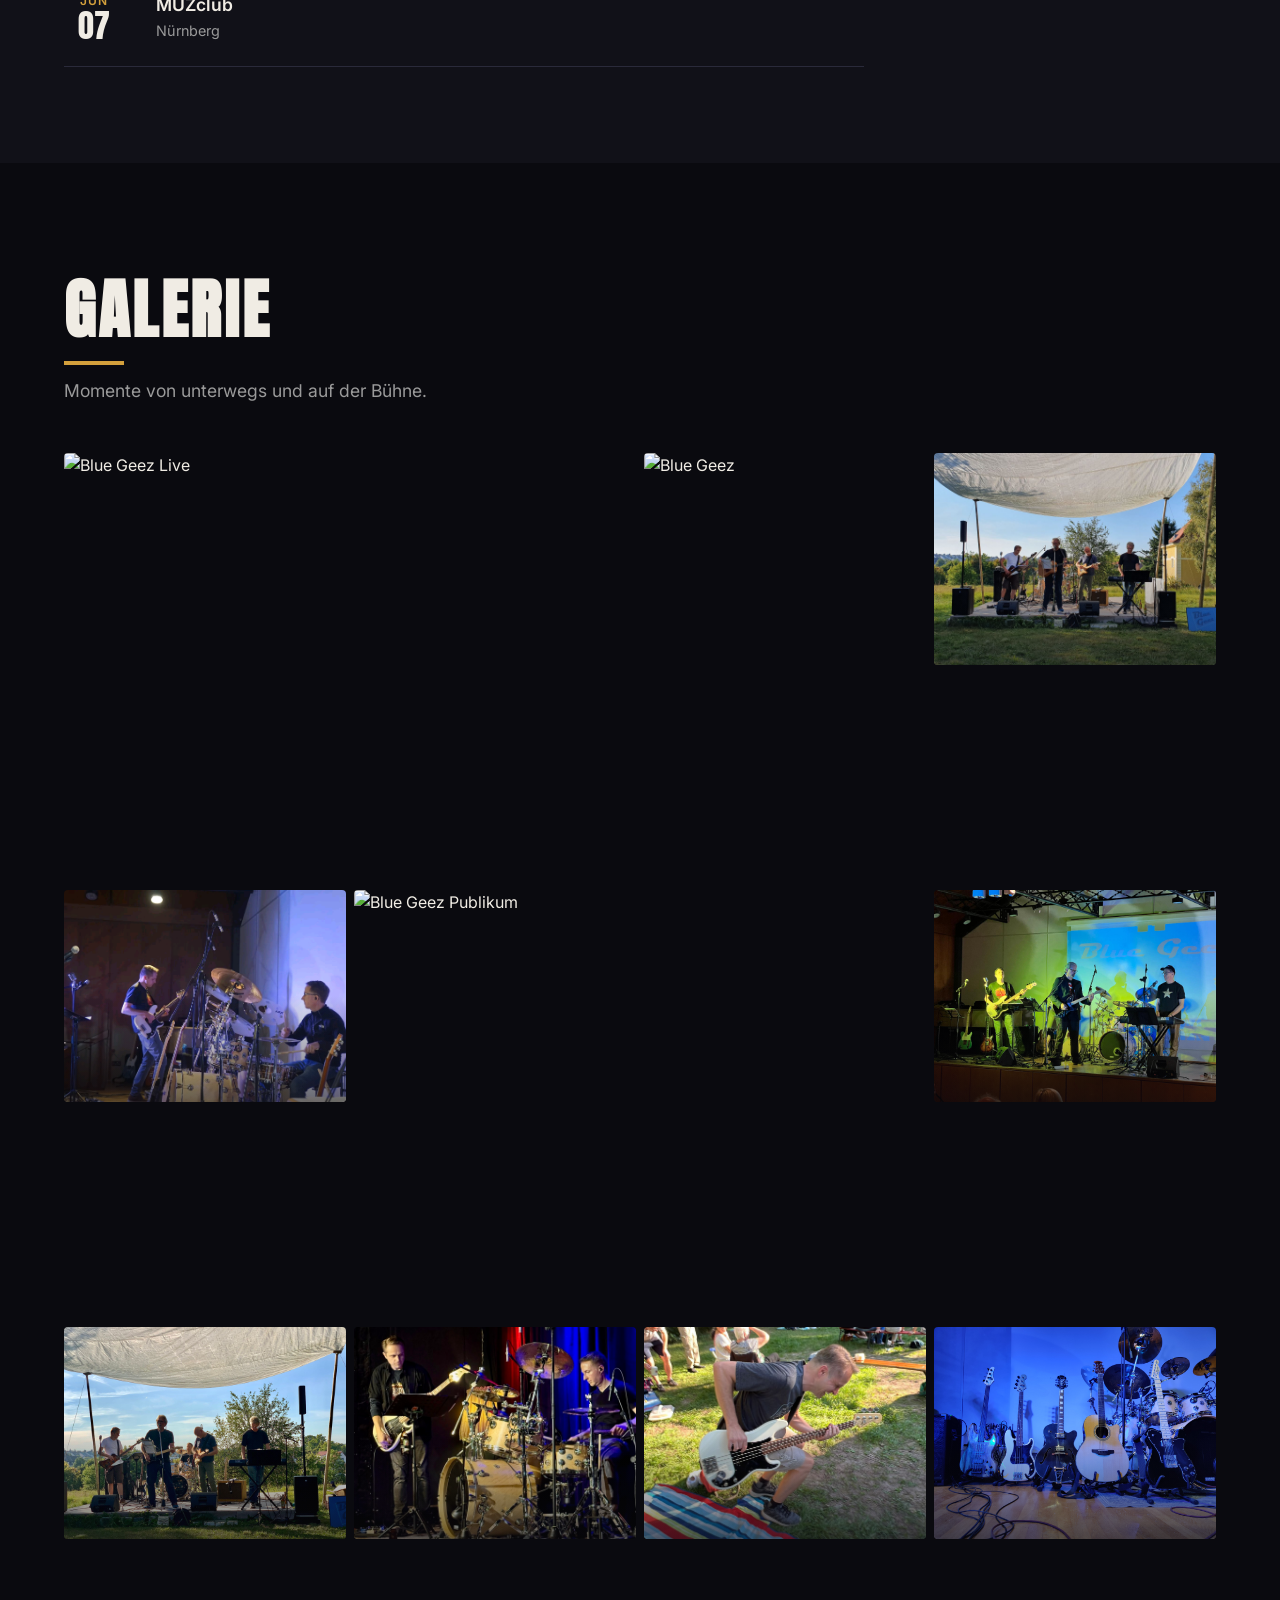
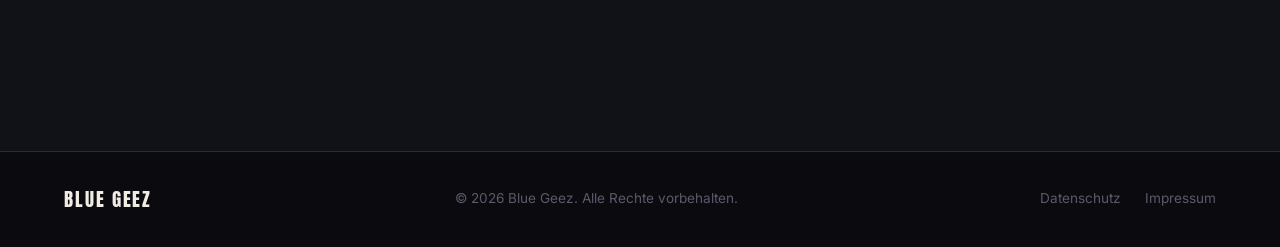
==== commit 9f3b3239: "Add files via upload" ====
--- a/index.html
+++ b/index.html
@@ -1,350 +1,346 @@
-<!DOCTYPE html>
-<html lang="de">
-<head>
-  <meta charset="UTF-8">
-  <meta name="viewport" content="width=device-width, initial-scale=1.0">
-  <title>Blue Geez — Indie Punk Rock Blues</title>
-  <meta name="description" content="Blue Geez — Roher Indie Punk Rock Blues. Musik, Termine und mehr.">
-  <link rel="preconnect" href="https://fonts.googleapis.com">
-  <link rel="preconnect" href="https://fonts.gstatic.com" crossorigin>
-  <link href="https://fonts.googleapis.com/css2?family=Anton&family=Inter:wght@400;500;600&display=swap" rel="stylesheet">
-  <link rel="stylesheet" href="styles.css">
-</head>
-<body>
-
-  <!-- ============ NAVBAR ============ -->
-  <nav id="navbar">
-    <div class="nav-container">
-      <a href="#hero" class="nav-logo">BLUE GEEZ</a>
-      <button class="nav-toggle" id="navToggle" aria-label="Toggle menu">
-        <span></span>
-        <span></span>
-        <span></span>
-      </button>
-      <ul class="nav-links" id="navLinks">
-        <li><a href="#about">Über uns</a></li>
-        <li><a href="#members">Mitglieder</a></li>
-        <li><a href="#music">Musik</a></li>
-        <li><a href="#tour">Termine</a></li>
-        <li><a href="#gallery">Galerie</a></li>
-        <li><a href="#contact">Kontakt</a></li>
-      </ul>
-    </div>
-  </nav>
-
-  <!-- ============ HERO ============ -->
-  <section id="hero">
-    <div class="hero-overlay"></div>
-    <div class="hero-content">
-      <h1 class="hero-title">BLUE<br><span>GEEZ</span></h1>
-      <p class="hero-tagline">Roher Sound. Keine Kompromisse.</p>
-      <div class="hero-cta">
-        <a href="#music" class="btn btn-primary">Jetzt reinhören</a>
-        <a href="#tour" class="btn btn-outline">Termine ansehen</a>
-      </div>
-    </div>
-    <div class="hero-scroll-indicator">
-      <span>Scroll</span>
-      <div class="scroll-arrow"></div>
-    </div>
-  </section>
-
-  <!-- ============ ABOUT ============ -->
-  <section id="about">
-    <div class="container">
-      <h2 class="section-title">Über die Band</h2>
-      <div class="about-grid">
-        <div class="about-image">
-          <img src="pictures/Bandfoto.jpg" alt="Blue Geez Bandfoto" class="about-photo">
-        </div>
-        <div class="about-text">
-          <p class="about-lead">Sechs Musiker. Ein gemeinsamer Groove.</p>
-          <p>Blue Geez verbindet Indie-Rock mit Blues und einer Prise Punk — entspannt, eigenständig und mit viel Gefühl für den richtigen Moment. Gegründet 2021, machen wir Musik, die groovt, ohne sich aufzudrängen. Coole Gitarren, warme Keys, ein solides Fundament aus Bass und Drums und Gesang, der ehrlich klingt, weil er es ist.</p>
-          <p>Wir spielen, was uns gefällt. Und das hört man.</p>
-        </div>
-      </div>
-    </div>
-  </section>
-
-  <!-- ============ MUSIC ============ -->
-  <section id="music">
-    <div class="container">
-      <h2 class="section-title">Musik</h2>
-      <p class="section-subtitle">Hört einfach rein.</p>
-
-      <!-- YouTube Videos -->
-      <div class="video-grid">
-        <div class="video-card">
-          <div class="video-wrapper">
-            <iframe src="https://www.youtube.com/embed/Z9WDAKG1dC8" title="Blue Geez - Video 1" frameborder="0" allow="accelerometer; autoplay; clipboard-write; encrypted-media; gyroscope; picture-in-picture" allowfullscreen></iframe>
-          </div>
-        </div>
-        <div class="video-card">
-          <div class="video-wrapper">
-            <iframe src="https://www.youtube.com/embed/eVniW5wxCxI" title="Blue Geez - Video 2" frameborder="0" allow="accelerometer; autoplay; clipboard-write; encrypted-media; gyroscope; picture-in-picture" allowfullscreen></iframe>
-          </div>
-        </div>
-      </div>
-    </div>
-  </section>
-
-  <!-- ============ BAND MEMBERS ============ -->
-  <section id="members">
-    <div class="container">
-      <h2 class="section-title">Die Band</h2>
-      <p class="section-subtitle">Sechs Musiker. Ein Sound.</p>
-      <div class="members-grid">
-        <div class="member-card">
-          <div class="member-photo">
-            <img src="pictures/Members/Andreas.jpg" alt="Andreas" loading="lazy">
-          </div>
-          <h3 class="member-name">Andreas</h3>
-          <p class="member-role">Vocals</p>
-          <p class="member-desc">Die Stimme von Blue Geez. Andreas liefert mit roher Energie und ungeschliffener Leidenschaft den Gesang, der unter die Haut geht — irgendwo zwischen Whiskey-getränktem Blues und Punk-Schrei.</p>
-        </div>
-        <div class="member-card">
-          <div class="member-photo">
-            <img src="pictures/Members/Klaus.jpg" alt="Klaus" loading="lazy">
-          </div>
-          <h3 class="member-name">Klaus</h3>
-          <p class="member-role">Gitarre</p>
-          <p class="member-desc">Klaus lebt für die Gitarre. Seine Riffs jagen durch jeden Song wie ein Gewitter — fuzz-getränkt, kompromisslos und immer am Anschlag. Wenn er spielt, bleibt niemand stehen.</p>
-        </div>
-        <div class="member-card">
-          <div class="member-photo">
-            <img src="pictures/Members/Gert.jpg" alt="Gert" loading="lazy">
-          </div>
-          <h3 class="member-name">Gert</h3>
-          <p class="member-role">Gitarre</p>
-          <p class="member-desc">Gert ist die zweite Gitarren-Waffe im Arsenal. Die Doppel-Gitarren-Attacke mit Klaus verleiht dem Sound die Wucht und Tiefe, die Blue Geez so unverwechselbar macht.</p>
-        </div>
-        <div class="member-card">
-          <div class="member-photo">
-            <img src="pictures/Members/Wolfgang.jpg" alt="Wolfgang" loading="lazy">
-          </div>
-          <h3 class="member-name">Wolfgang</h3>
-          <p class="member-role">Keys &amp; Vocals</p>
-          <p class="member-desc">Wolfgang bringt mit Piano und Keyboards die melodische Seele in den Sound. Als zweite Stimme der Band sorgt er für die Harmonien, die aus jedem Song einen Gänsehaut-Moment machen.</p>
-        </div>
-        <div class="member-card">
-          <div class="member-photo">
-            <img src="pictures/Members/Markus.jpg" alt="Markus" loading="lazy">
-          </div>
-          <h3 class="member-name">Markus</h3>
-          <p class="member-role">Bass</p>
-          <p class="member-desc">Vier Saiten, mehr braucht Markus nicht. Sein Bass legt das Fundament — tief, dreckig und unerschütterlich. Er hält den Laden zusammen, wenn alle anderen ausrasten.</p>
-        </div>
-        <div class="member-card">
-          <div class="member-photo">
-            <img src="pictures/Members/Bj%C3%B6rn.jpg" alt="Björn" loading="lazy">
-          </div>
-          <h3 class="member-name">Björn</h3>
-          <p class="member-role">Schlagzeug</p>
-          <p class="member-desc">Björn ist der Motor hinter allem. Seine Drums treiben jeden Song mit unbändiger Kraft voran — präzise im Takt, brutal im Anschlag. Ohne ihn kein Beat, ohne Beat kein Blue Geez.</p>
-        </div>
-      </div>
-    </div>
-  </section>
-
-  <!-- ============ TOUR DATES ============ -->
-  <section id="tour">
-    <div class="container">
-      <h2 class="section-title">Termine</h2>
-      <p class="section-subtitle">Kommt vorbei. Bringt Ohrstöpsel mit.</p>
-      <div class="tour-list">
-
-        <div class="tour-item">
-          <div class="tour-date">
-            <span class="tour-month">APR</span>
-            <span class="tour-day">12</span>
-          </div>
-          <div class="tour-info">
-            <h3 class="tour-venue">Z-Bau</h3>
-            <p class="tour-location">Nürnberg</p>
-          </div>
-        </div>
-
-        <div class="tour-item">
-          <div class="tour-date">
-            <span class="tour-month">APR</span>
-            <span class="tour-day">26</span>
-          </div>
-          <div class="tour-info">
-            <h3 class="tour-venue">E-Werk</h3>
-            <p class="tour-location">Erlangen</p>
-          </div>
-        </div>
-
-        <div class="tour-item">
-          <div class="tour-date">
-            <span class="tour-month">MAI</span>
-            <span class="tour-day">10</span>
-          </div>
-          <div class="tour-info">
-            <h3 class="tour-venue">Kofferfabrik</h3>
-            <p class="tour-location">Fürth</p>
-          </div>
-        </div>
-
-        <div class="tour-item">
-          <div class="tour-date">
-            <span class="tour-month">MAI</span>
-            <span class="tour-day">24</span>
-          </div>
-          <div class="tour-info">
-            <h3 class="tour-venue">Live Club</h3>
-            <p class="tour-location">Bamberg</p>
-          </div>
-        </div>
-
-        <div class="tour-item">
-          <div class="tour-date">
-            <span class="tour-month">JUN</span>
-            <span class="tour-day">07</span>
-          </div>
-          <div class="tour-info">
-            <h3 class="tour-venue">MUZclub</h3>
-            <p class="tour-location">Nürnberg</p>
-          </div>
-        </div>
-
-      </div>
-    </div>
-  </section>
-
-  <!-- ============ GALLERY ============ -->
-  <section id="gallery">
-    <div class="container">
-      <h2 class="section-title">Galerie</h2>
-      <p class="section-subtitle">Momente von unterwegs und auf der Bühne.</p>
-      <div class="gallery-grid">
-        <div class="gallery-item gallery-wide">
-          <img src="pictures/IMG20260328202502.jpg" alt="Blue Geez Live" loading="lazy">
-        </div>
-        <div class="gallery-item">
-          <img src="pictures/IMG_20210925_131125.jpg" alt="Blue Geez" loading="lazy">
-        </div>
-        <div class="gallery-item">
-          <img src="pictures/threema-20210925-203245172.jpg" alt="Blue Geez backstage" loading="lazy">
-        </div>
-        <div class="gallery-item">
-          <img src="pictures/1672212464149.jpg" alt="Blue Geez Auftritt" loading="lazy">
-        </div>
-        <div class="gallery-item gallery-wide">
-          <img src="pictures/IMG20260328192550.jpg" alt="Blue Geez Publikum" loading="lazy">
-        </div>
-        <div class="gallery-item">
-          <img src="pictures/IMG-20221112-WA0008.jpg" alt="Blue Geez live" loading="lazy">
-        </div>
-        <div class="gallery-item">
-          <img src="pictures/image-20212609-154214%20(1).jpeg" alt="Blue Geez Konzert" loading="lazy">
-        </div>
-        <div class="gallery-item">
-          <img src="pictures/image-20250212-084009-142.jpeg" alt="Blue Geez Performance" loading="lazy">
-        </div>
-        <div class="gallery-item">
-          <img src="pictures/IMG-20230918-WA0004.jpg" alt="Blue Geez unterwegs" loading="lazy">
-        </div>
-        <div class="gallery-item">
-          <img src="pictures/IMG_20221111_164128.jpg" alt="Blue Geez Session" loading="lazy">
-        </div>
-        <div class="gallery-item">
-          <img src="pictures/IMG_20230422_170018.jpg" alt="Blue Geez Probe" loading="lazy">
-        </div>
-        <div class="gallery-item">
-          <img src="pictures/IMG_20250109_162447.jpg" alt="Blue Geez Foto" loading="lazy">
-        </div>
-        <div class="gallery-item">
-          <img src="pictures/threema-20230423-144040247.jpg" alt="Blue Geez Moment" loading="lazy">
-        </div>
-        <div class="gallery-item">
-          <img src="pictures/threema-20230516-122753062.jpg" alt="Blue Geez Band" loading="lazy">
-        </div>
-        <div class="gallery-item gallery-wide">
-          <img src="pictures/threema-20230918-080238469.jpg" alt="Blue Geez Reise" loading="lazy">
-        </div>
-        <div class="gallery-item">
-          <img src="pictures/threema-20230918-164140233.jpg" alt="Blue Geez Abend" loading="lazy">
-        </div>
-        <div class="gallery-item">
-          <img src="pictures/threema-20231219-235213195.jpg" alt="Blue Geez off stage" loading="lazy">
-        </div>
-        <div class="gallery-item">
-          <img src="pictures/threema-20231223-175006452.jpg" alt="Blue Geez Weihnachten" loading="lazy">
-        </div>
-      </div>
-    </div>
-  </section>
-
-  <!-- ============ CONTACT ============ -->
-  <section id="contact">
-    <div class="container">
-      <h2 class="section-title">Kontakt</h2>
-      <p class="section-subtitle">Booking, Presse oder einfach mal Hallo sagen.</p>
-      <div class="contact-grid">
-        <form class="contact-form" id="contactForm">
-          <div class="form-group">
-            <label for="name">Name</label>
-            <input type="text" id="name" name="name" required placeholder="Dein Name">
-          </div>
-          <div class="form-group">
-            <label for="email">Email</label>
-            <input type="email" id="email" name="email" required placeholder="you@email.com">
-          </div>
-          <input type="hidden" name="subject" value="Anfrage">
-          <div class="form-group">
-            <label for="message">Nachricht</label>
-            <textarea id="message" name="message" rows="5" required placeholder="Was liegt dir auf dem Herzen?"></textarea>
-          </div>
-          <button type="submit" class="btn btn-primary">Nachricht senden</button>
-          <p class="form-status" id="formStatus"></p>
-        </form>
-        <div class="contact-info">
-          <div class="contact-detail">
-            <h3>Email</h3>
-            <p><a href="mailto:booking@bluegeez.com">booking@bluegeez.com</a></p>
-          </div>
-          <div class="contact-detail">
-            <h3>Folgt uns</h3>
-            <div class="social-links">
-              <a href="https://www.facebook.com/BlueGeez" target="_blank" rel="noopener" class="social-link" aria-label="Facebook">
-                <svg viewBox="0 0 24 24" fill="currentColor"><path d="M24 12.073c0-6.627-5.373-12-12-12s-12 5.373-12 12c0 5.99 4.388 10.954 10.125 11.854v-8.385H7.078v-3.47h3.047V9.43c0-3.007 1.792-4.669 4.533-4.669 1.312 0 2.686.235 2.686.235v2.953H15.83c-1.491 0-1.956.925-1.956 1.874v2.25h3.328l-.532 3.47h-2.796v8.385C19.612 23.027 24 18.062 24 12.073z"/></svg>
-              </a>
-              <a href="https://www.instagram.com/blue.geez/" target="_blank" rel="noopener" class="social-link" aria-label="Instagram">
-                <svg viewBox="0 0 24 24" fill="currentColor"><path d="M12 2.163c3.204 0 3.584.012 4.85.07 3.252.148 4.771 1.691 4.919 4.919.058 1.265.069 1.645.069 4.849 0 3.205-.012 3.584-.069 4.849-.149 3.225-1.664 4.771-4.919 4.919-1.266.058-1.644.07-4.85.07-3.204 0-3.584-.012-4.849-.07-3.26-.149-4.771-1.699-4.919-4.92-.058-1.265-.07-1.644-.07-4.849 0-3.204.013-3.583.07-4.849.149-3.227 1.664-4.771 4.919-4.919 1.266-.057 1.645-.069 4.849-.069zM12 0C8.741 0 8.333.014 7.053.072 2.695.272.273 2.69.073 7.052.014 8.333 0 8.741 0 12c0 3.259.014 3.668.072 4.948.2 4.358 2.618 6.78 6.98 6.98C8.333 23.986 8.741 24 12 24c3.259 0 3.668-.014 4.948-.072 4.354-.2 6.782-2.618 6.979-6.98.059-1.28.073-1.689.073-4.948 0-3.259-.014-3.667-.072-4.947-.196-4.354-2.617-6.78-6.979-6.98C15.668.014 15.259 0 12 0zm0 5.838a6.162 6.162 0 100 12.324 6.162 6.162 0 000-12.324zM12 16a4 4 0 110-8 4 4 0 010 8zm6.406-11.845a1.44 1.44 0 100 2.881 1.44 1.44 0 000-2.881z"/></svg>
-              </a>
-              <a href="https://www.youtube.com/channel/UCVVnZ5qmX1g-iMlt86bzmSg" target="_blank" rel="noopener" class="social-link" aria-label="YouTube">
-                <svg viewBox="0 0 24 24" fill="currentColor"><path d="M23.498 6.186a3.016 3.016 0 00-2.122-2.136C19.505 3.545 12 3.545 12 3.545s-7.505 0-9.377.505A3.017 3.017 0 00.502 6.186C0 8.07 0 12 0 12s0 3.93.502 5.814a3.016 3.016 0 002.122 2.136c1.871.505 9.376.505 9.376.505s7.505 0 9.377-.505a3.015 3.015 0 002.122-2.136C24 15.93 24 12 24 12s0-3.93-.502-5.814zM9.545 15.568V8.432L15.818 12l-6.273 3.568z"/></svg>
-              </a>
-            </div>
-          </div>
-        </div>
-      </div>
-    </div>
-  </section>
-
-  <!-- ============ FOOTER ============ -->
-  <footer id="footer">
-    <div class="container">
-      <div class="footer-content">
-        <p class="footer-logo">BLUE GEEZ</p>
-        <p class="footer-copy">&copy; 2026 Blue Geez. Alle Rechte vorbehalten.</p>
-        <div class="footer-links">
-          <a href="datenschutz.html">Datenschutz</a>
-          <a href="impressum.html">Impressum</a>
-        </div>
-      </div>
-    </div>
-  </footer>
-
-  <!-- Lightbox -->
-  <div class="lightbox" id="lightbox">
-    <button class="lightbox-close" id="lightboxClose">&times;</button>
-    <button class="lightbox-nav lightbox-prev" id="lightboxPrev">&#10094;</button>
-    <button class="lightbox-nav lightbox-next" id="lightboxNext">&#10095;</button>
-    <div class="lightbox-content" id="lightboxContent"></div>
-  </div>
-
-  <script src="script.js"></script>
-</body>
-</html>
+<!DOCTYPE html>
+<html lang="de">
+<head>
+  <meta charset="UTF-8">
+  <meta name="viewport" content="width=device-width, initial-scale=1.0">
+  <title>Blue Geez — Indie Punk Rock Blues</title>
+  <meta name="description" content="Blue Geez — Roher Indie Punk Rock Blues. Musik, Termine und mehr.">
+  <link rel="preconnect" href="https://fonts.googleapis.com">
+  <link rel="preconnect" href="https://fonts.gstatic.com" crossorigin>
+  <link href="https://fonts.googleapis.com/css2?family=Anton&family=Inter:wght@400;500;600&display=swap" rel="stylesheet">
+  <link rel="stylesheet" href="styles.css">
+</head>
+<body>
+
+  <!-- ============ NAVBAR ============ -->
+  <nav id="navbar">
+    <div class="nav-container">
+      <a href="#hero" class="nav-logo">BLUE GEEZ</a>
+      <button class="nav-toggle" id="navToggle" aria-label="Toggle menu">
+        <span></span>
+        <span></span>
+        <span></span>
+      </button>
+      <ul class="nav-links" id="navLinks">
+        <li><a href="#about">Über uns</a></li>
+        <li><a href="#members">Mitglieder</a></li>
+        <li><a href="#music">Musik</a></li>
+        <li><a href="#tour">Termine</a></li>
+        <li><a href="#gallery">Galerie</a></li>
+        <li><a href="#contact">Kontakt</a></li>
+      </ul>
+    </div>
+  </nav>
+
+  <!-- ============ HERO ============ -->
+  <section id="hero">
+    <div class="hero-overlay"></div>
+    <div class="hero-content">
+      <h1 class="hero-title">BLUE<br><span>GEEZ</span></h1>
+      <p class="hero-tagline">Roher Sound. Keine Kompromisse.</p>
+      <div class="hero-cta">
+        <a href="#music" class="btn btn-primary">Jetzt reinhören</a>
+        <a href="#tour" class="btn btn-outline">Termine ansehen</a>
+      </div>
+    </div>
+    <div class="hero-scroll-indicator">
+      <span>Scroll</span>
+      <div class="scroll-arrow"></div>
+    </div>
+  </section>
+
+  <!-- ============ ABOUT ============ -->
+  <section id="about">
+    <div class="container">
+      <h2 class="section-title">Über die Band</h2>
+      <div class="about-grid">
+        <div class="about-image">
+          <img src="pictures/Bandfoto.jpg" alt="Blue Geez Bandfoto" class="about-photo">
+        </div>
+        <div class="about-text">
+          <p class="about-lead">Sechs Musiker. Ein gemeinsamer Groove.</p>
+          <p>Blue Geez verbindet Indie-Rock mit Blues und einer Prise Punk — entspannt, eigenständig und mit viel Gefühl für den richtigen Moment. Gegründet 2021, machen wir Musik, die groovt, ohne sich aufzudrängen. Coole Gitarren, warme Keys, ein solides Fundament aus Bass und Drums und Gesang, der ehrlich klingt, weil er es ist.</p>
+          <p>Wir spielen, was uns gefällt. Und das hört man.</p>
+        </div>
+      </div>
+    </div>
+  </section>
+
+  <!-- ============ MUSIC ============ -->
+  <section id="music">
+    <div class="container">
+      <h2 class="section-title">Musik</h2>
+      <p class="section-subtitle">Hört einfach rein.</p>
+
+      <!-- YouTube Videos -->
+      <div class="video-grid">
+        <div class="video-card">
+          <div class="video-wrapper">
+            <iframe src="https://www.youtube.com/embed/Z9WDAKG1dC8" title="Blue Geez - Video 1" frameborder="0" allow="accelerometer; autoplay; clipboard-write; encrypted-media; gyroscope; picture-in-picture" allowfullscreen></iframe>
+          </div>
+        </div>
+        <div class="video-card">
+          <div class="video-wrapper">
+            <iframe src="https://www.youtube.com/embed/eVniW5wxCxI" title="Blue Geez - Video 2" frameborder="0" allow="accelerometer; autoplay; clipboard-write; encrypted-media; gyroscope; picture-in-picture" allowfullscreen></iframe>
+          </div>
+        </div>
+      </div>
+    </div>
+  </section>
+
+  <!-- ============ BAND MEMBERS ============ -->
+  <section id="members">
+    <div class="container">
+      <h2 class="section-title">Die Band</h2>
+      <p class="section-subtitle">Sechs Musiker. Ein Sound.</p>
+      <div class="members-grid">
+        <div class="member-card">
+          <div class="member-photo">
+            <img src="pictures/Members/Andreas.jpg" alt="Andreas" loading="lazy">
+          </div>
+          <h3 class="member-name">Andreas</h3>
+          <p class="member-role">Vocals</p>
+          <p class="member-desc">Die Stimme von Blue Geez. Andreas liefert mit roher Energie und ungeschliffener Leidenschaft den Gesang, der unter die Haut geht — irgendwo zwischen Whiskey-getränktem Blues und Punk-Schrei.</p>
+        </div>
+        <div class="member-card">
+          <div class="member-photo">
+            <img src="pictures/Members/Klaus.jpg" alt="Klaus" loading="lazy">
+          </div>
+          <h3 class="member-name">Klaus</h3>
+          <p class="member-role">Gitarre</p>
+          <p class="member-desc">Klaus lebt für die Gitarre. Seine Riffs jagen durch jeden Song wie ein Gewitter — fuzz-getränkt, kompromisslos und immer am Anschlag. Wenn er spielt, bleibt niemand stehen.</p>
+        </div>
+        <div class="member-card">
+          <div class="member-photo">
+            <img src="pictures/Members/Gert.jpg" alt="Gert" loading="lazy">
+          </div>
+          <h3 class="member-name">Gert</h3>
+          <p class="member-role">Gitarre</p>
+          <p class="member-desc">Gert ist die zweite Gitarren-Waffe im Arsenal. Die Doppel-Gitarren-Attacke mit Klaus verleiht dem Sound die Wucht und Tiefe, die Blue Geez so unverwechselbar macht.</p>
+        </div>
+        <div class="member-card">
+          <div class="member-photo">
+            <img src="pictures/Members/Wolfgang.jpg" alt="Wolfgang" loading="lazy">
+          </div>
+          <h3 class="member-name">Wolfgang</h3>
+          <p class="member-role">Keys &amp; Vocals</p>
+          <p class="member-desc">Wolfgang bringt mit Piano und Keyboards die melodische Seele in den Sound. Als zweite Stimme der Band sorgt er für die Harmonien, die aus jedem Song einen Gänsehaut-Moment machen.</p>
+        </div>
+        <div class="member-card">
+          <div class="member-photo">
+            <img src="pictures/Members/Markus.jpg" alt="Markus" loading="lazy">
+          </div>
+          <h3 class="member-name">Markus</h3>
+          <p class="member-role">Bass</p>
+          <p class="member-desc">Vier Saiten, mehr braucht Markus nicht. Sein Bass legt das Fundament — tief, dreckig und unerschütterlich. Er hält den Laden zusammen, wenn alle anderen ausrasten.</p>
+        </div>
+        <div class="member-card">
+          <div class="member-photo">
+            <img src="pictures/Members/Bj%C3%B6rn.jpg" alt="Björn" loading="lazy">
+          </div>
+          <h3 class="member-name">Björn</h3>
+          <p class="member-role">Schlagzeug</p>
+          <p class="member-desc">Björn ist der Motor hinter allem. Seine Drums treiben jeden Song mit unbändiger Kraft voran — präzise im Takt, brutal im Anschlag. Ohne ihn kein Beat, ohne Beat kein Blue Geez.</p>
+        </div>
+      </div>
+    </div>
+  </section>
+
+  <!-- ============ TOUR DATES ============ -->
+  <section id="tour">
+    <div class="container">
+      <h2 class="section-title">Termine</h2>
+      <p class="section-subtitle">Kommt vorbei. Bringt Ohrstöpsel mit.</p>
+      <div class="tour-list">
+
+        <div class="tour-item">
+          <div class="tour-date">
+            <span class="tour-month">APR</span>
+            <span class="tour-day">12</span>
+          </div>
+          <div class="tour-info">
+            <h3 class="tour-venue">Z-Bau</h3>
+            <p class="tour-location">Nürnberg</p>
+          </div>
+        </div>
+
+        <div class="tour-item">
+          <div class="tour-date">
+            <span class="tour-month">APR</span>
+            <span class="tour-day">26</span>
+          </div>
+          <div class="tour-info">
+            <h3 class="tour-venue">E-Werk</h3>
+            <p class="tour-location">Erlangen</p>
+          </div>
+        </div>
+
+        <div class="tour-item">
+          <div class="tour-date">
+            <span class="tour-month">MAI</span>
+            <span class="tour-day">10</span>
+          </div>
+          <div class="tour-info">
+            <h3 class="tour-venue">Kofferfabrik</h3>
+            <p class="tour-location">Fürth</p>
+          </div>
+        </div>
+
+        <div class="tour-item">
+          <div class="tour-date">
+            <span class="tour-month">MAI</span>
+            <span class="tour-day">24</span>
+          </div>
+          <div class="tour-info">
+            <h3 class="tour-venue">Live Club</h3>
+            <p class="tour-location">Bamberg</p>
+          </div>
+        </div>
+
+        <div class="tour-item">
+          <div class="tour-date">
+            <span class="tour-month">JUN</span>
+            <span class="tour-day">07</span>
+          </div>
+          <div class="tour-info">
+            <h3 class="tour-venue">MUZclub</h3>
+            <p class="tour-location">Nürnberg</p>
+          </div>
+        </div>
+
+      </div>
+    </div>
+  </section>
+
+  <!-- ============ GALLERY ============ -->
+  <section id="gallery">
+    <div class="container">
+      <h2 class="section-title">Galerie</h2>
+      <p class="section-subtitle">Momente von unterwegs und auf der Bühne.</p>
+      <div class="gallery-grid">
+        <div class="gallery-item gallery-wide">
+          <img src="pictures/IMG20260328202502.jpg" alt="Blue Geez Live" loading="lazy">
+        </div>
+        <div class="gallery-item">
+          <img src="pictures/IMG_20210925_131125.jpg" alt="Blue Geez" loading="lazy">
+        </div>
+        <div class="gallery-item">
+          <img src="pictures/threema-20210925-203245172.jpg" alt="Blue Geez backstage" loading="lazy">
+        </div>
+        <div class="gallery-item">
+          <img src="pictures/1672212464149.jpg" alt="Blue Geez Auftritt" loading="lazy">
+        </div>
+        <div class="gallery-item gallery-wide">
+          <img src="pictures/IMG20260328192550.jpg" alt="Blue Geez Publikum" loading="lazy">
+        </div>
+        <div class="gallery-item">
+          <img src="pictures/IMG-20221112-WA0008.jpg" alt="Blue Geez live" loading="lazy">
+        </div>
+        <div class="gallery-item">
+          <img src="pictures/image-20212609-154214%20(1).jpeg" alt="Blue Geez Konzert" loading="lazy">
+        </div>
+        <div class="gallery-item">
+          <img src="pictures/image-20250212-084009-142.jpeg" alt="Blue Geez Performance" loading="lazy">
+        </div>
+        <div class="gallery-item">
+          <img src="pictures/IMG-20230918-WA0004.jpg" alt="Blue Geez unterwegs" loading="lazy">
+        </div>
+        <div class="gallery-item">
+          <img src="pictures/IMG_20221111_164128.jpg" alt="Blue Geez Session" loading="lazy">
+        </div>
+        <div class="gallery-item">
+          <img src="pictures/IMG_20230422_170018.jpg" alt="Blue Geez Probe" loading="lazy">
+        </div>
+        <div class="gallery-item">
+          <img src="pictures/IMG_20250109_162447.jpg" alt="Blue Geez Foto" loading="lazy">
+        </div>
+        <div class="gallery-item">
+          <img src="pictures/threema-20230423-144040247.jpg" alt="Blue Geez Moment" loading="lazy">
+        </div>
+        <div class="gallery-item">
+          <img src="pictures/threema-20230516-122753062.jpg" alt="Blue Geez Band" loading="lazy">
+        </div>
+        <div class="gallery-item gallery-wide">
+          <img src="pictures/threema-20230918-080238469.jpg" alt="Blue Geez Reise" loading="lazy">
+        </div>
+        <div class="gallery-item">
+          <img src="pictures/threema-20230918-164140233.jpg" alt="Blue Geez Abend" loading="lazy">
+        </div>
+        <div class="gallery-item">
+          <img src="pictures/threema-20231219-235213195.jpg" alt="Blue Geez off stage" loading="lazy">
+        </div>
+        <div class="gallery-item">
+          <img src="pictures/threema-20231223-175006452.jpg" alt="Blue Geez Weihnachten" loading="lazy">
+        </div>
+      </div>
+    </div>
+  </section>
+
+  <!-- ============ CONTACT ============ -->
+  <section id="contact">
+    <div class="container">
+      <h2 class="section-title">Kontakt</h2>
+      <p class="section-subtitle">Booking, Presse oder einfach mal Hallo sagen.</p>
+      <div class="contact-grid">
+        <form class="contact-form" id="contactForm">
+          <div class="form-group">
+            <label for="name">Name</label>
+            <input type="text" id="name" name="name" required placeholder="Dein Name">
+          </div>
+          <div class="form-group">
+            <label for="email">Email</label>
+            <input type="email" id="email" name="email" required placeholder="you@email.com">
+          </div>
+          <input type="hidden" name="subject" value="Anfrage">
+          <div class="form-group">
+            <label for="message">Nachricht</label>
+            <textarea id="message" name="message" rows="5" required placeholder="Was liegt dir auf dem Herzen?"></textarea>
+          </div>
+          <button type="submit" class="btn btn-primary">Nachricht senden</button>
+          <p class="form-status" id="formStatus"></p>
+        </form>
+        <div class="contact-info">
+          <div class="contact-detail">
+            <h3>Folgt uns</h3>
+            <div class="social-links">
+              <a href="https://www.facebook.com/BlueGeez" target="_blank" rel="noopener" class="social-link" aria-label="Facebook">
+                <svg viewBox="0 0 24 24" fill="currentColor"><path d="M24 12.073c0-6.627-5.373-12-12-12s-12 5.373-12 12c0 5.99 4.388 10.954 10.125 11.854v-8.385H7.078v-3.47h3.047V9.43c0-3.007 1.792-4.669 4.533-4.669 1.312 0 2.686.235 2.686.235v2.953H15.83c-1.491 0-1.956.925-1.956 1.874v2.25h3.328l-.532 3.47h-2.796v8.385C19.612 23.027 24 18.062 24 12.073z"/></svg>
+              </a>
+              <a href="https://www.instagram.com/blue.geez/" target="_blank" rel="noopener" class="social-link" aria-label="Instagram">
+                <svg viewBox="0 0 24 24" fill="currentColor"><path d="M12 2.163c3.204 0 3.584.012 4.85.07 3.252.148 4.771 1.691 4.919 4.919.058 1.265.069 1.645.069 4.849 0 3.205-.012 3.584-.069 4.849-.149 3.225-1.664 4.771-4.919 4.919-1.266.058-1.644.07-4.85.07-3.204 0-3.584-.012-4.849-.07-3.26-.149-4.771-1.699-4.919-4.92-.058-1.265-.07-1.644-.07-4.849 0-3.204.013-3.583.07-4.849.149-3.227 1.664-4.771 4.919-4.919 1.266-.057 1.645-.069 4.849-.069zM12 0C8.741 0 8.333.014 7.053.072 2.695.272.273 2.69.073 7.052.014 8.333 0 8.741 0 12c0 3.259.014 3.668.072 4.948.2 4.358 2.618 6.78 6.98 6.98C8.333 23.986 8.741 24 12 24c3.259 0 3.668-.014 4.948-.072 4.354-.2 6.782-2.618 6.979-6.98.059-1.28.073-1.689.073-4.948 0-3.259-.014-3.667-.072-4.947-.196-4.354-2.617-6.78-6.979-6.98C15.668.014 15.259 0 12 0zm0 5.838a6.162 6.162 0 100 12.324 6.162 6.162 0 000-12.324zM12 16a4 4 0 110-8 4 4 0 010 8zm6.406-11.845a1.44 1.44 0 100 2.881 1.44 1.44 0 000-2.881z"/></svg>
+              </a>
+              <a href="https://www.youtube.com/channel/UCVVnZ5qmX1g-iMlt86bzmSg" target="_blank" rel="noopener" class="social-link" aria-label="YouTube">
+                <svg viewBox="0 0 24 24" fill="currentColor"><path d="M23.498 6.186a3.016 3.016 0 00-2.122-2.136C19.505 3.545 12 3.545 12 3.545s-7.505 0-9.377.505A3.017 3.017 0 00.502 6.186C0 8.07 0 12 0 12s0 3.93.502 5.814a3.016 3.016 0 002.122 2.136c1.871.505 9.376.505 9.376.505s7.505 0 9.377-.505a3.015 3.015 0 002.122-2.136C24 15.93 24 12 24 12s0-3.93-.502-5.814zM9.545 15.568V8.432L15.818 12l-6.273 3.568z"/></svg>
+              </a>
+            </div>
+          </div>
+        </div>
+      </div>
+    </div>
+  </section>
+
+  <!-- ============ FOOTER ============ -->
+  <footer id="footer">
+    <div class="container">
+      <div class="footer-content">
+        <p class="footer-logo">BLUE GEEZ</p>
+        <p class="footer-copy">&copy; 2026 Blue Geez. Alle Rechte vorbehalten.</p>
+        <div class="footer-links">
+          <a href="datenschutz.html">Datenschutz</a>
+          <a href="impressum.html">Impressum</a>
+        </div>
+      </div>
+    </div>
+  </footer>
+
+  <!-- Lightbox -->
+  <div class="lightbox" id="lightbox">
+    <button class="lightbox-close" id="lightboxClose">&times;</button>
+    <button class="lightbox-nav lightbox-prev" id="lightboxPrev">&#10094;</button>
+    <button class="lightbox-nav lightbox-next" id="lightboxNext">&#10095;</button>
+    <div class="lightbox-content" id="lightboxContent"></div>
+  </div>
+
+  <script src="script.js"></script>
+</body>
+</html>
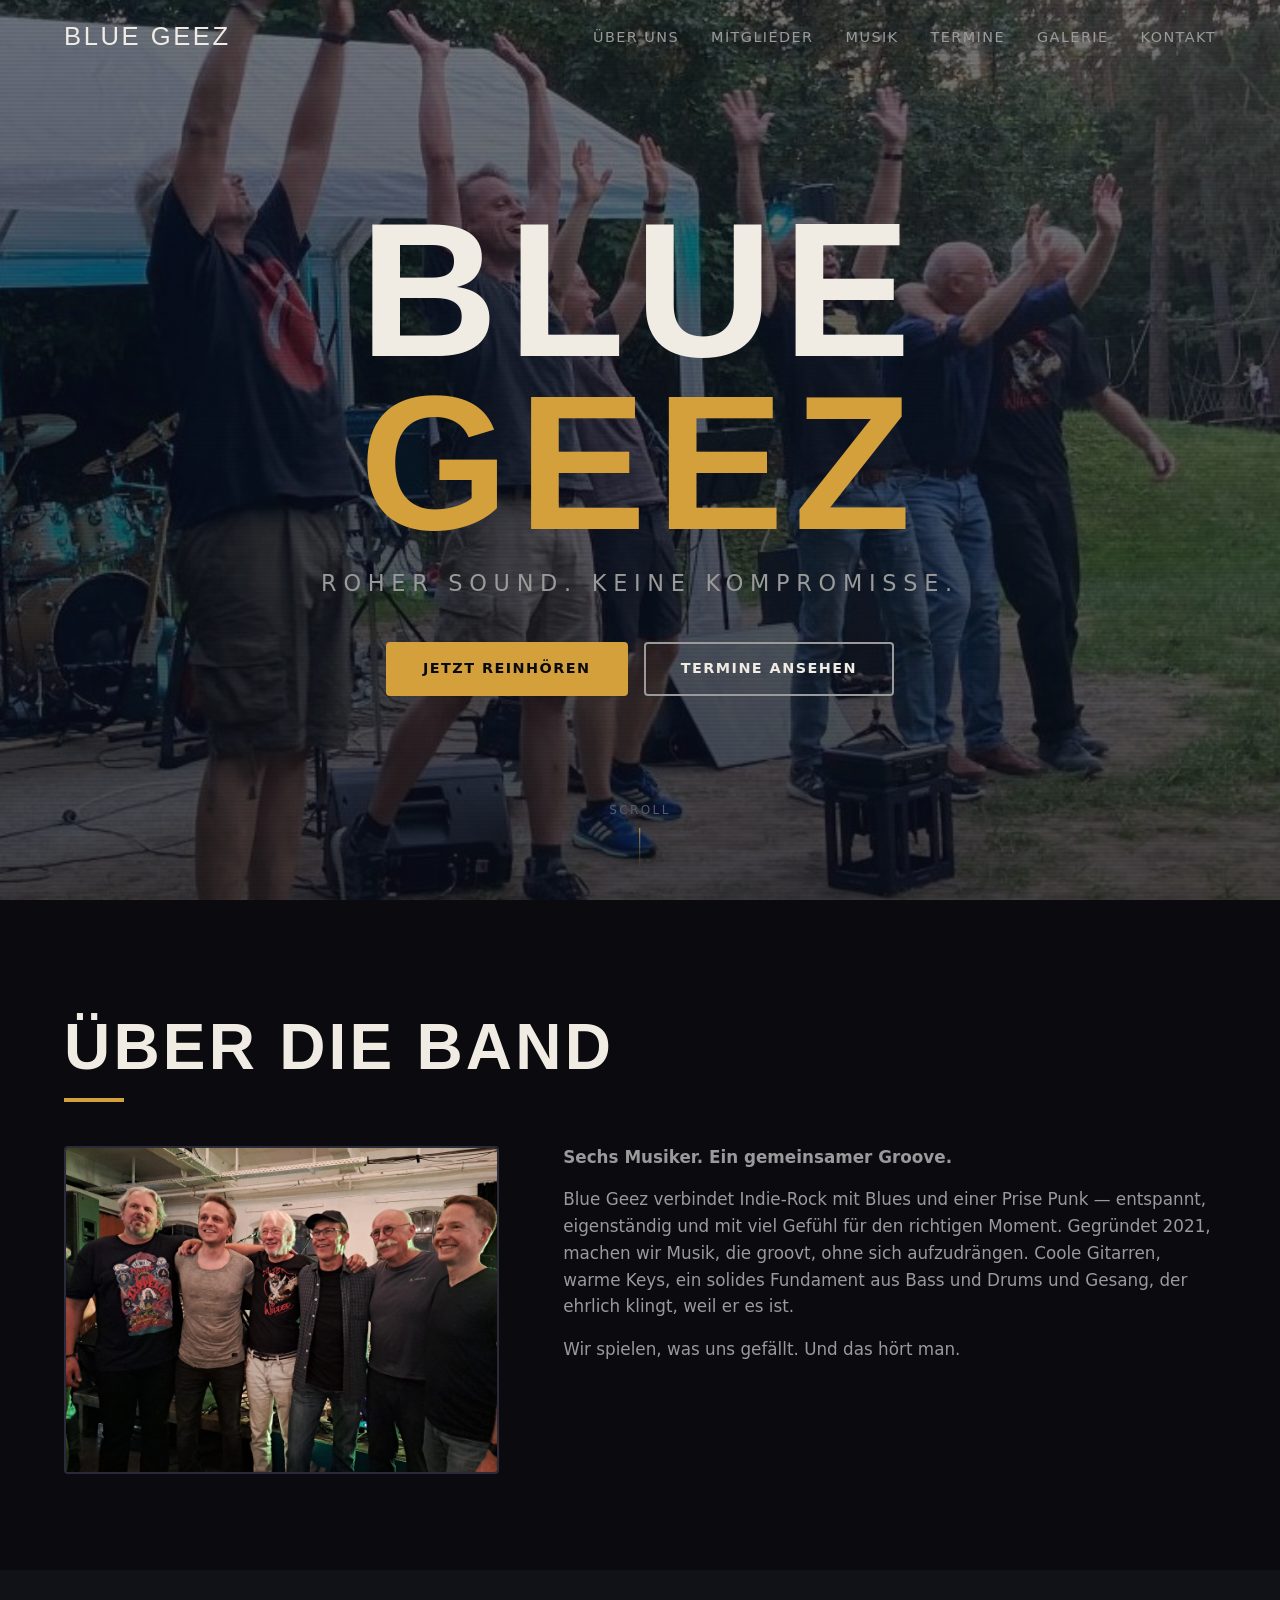
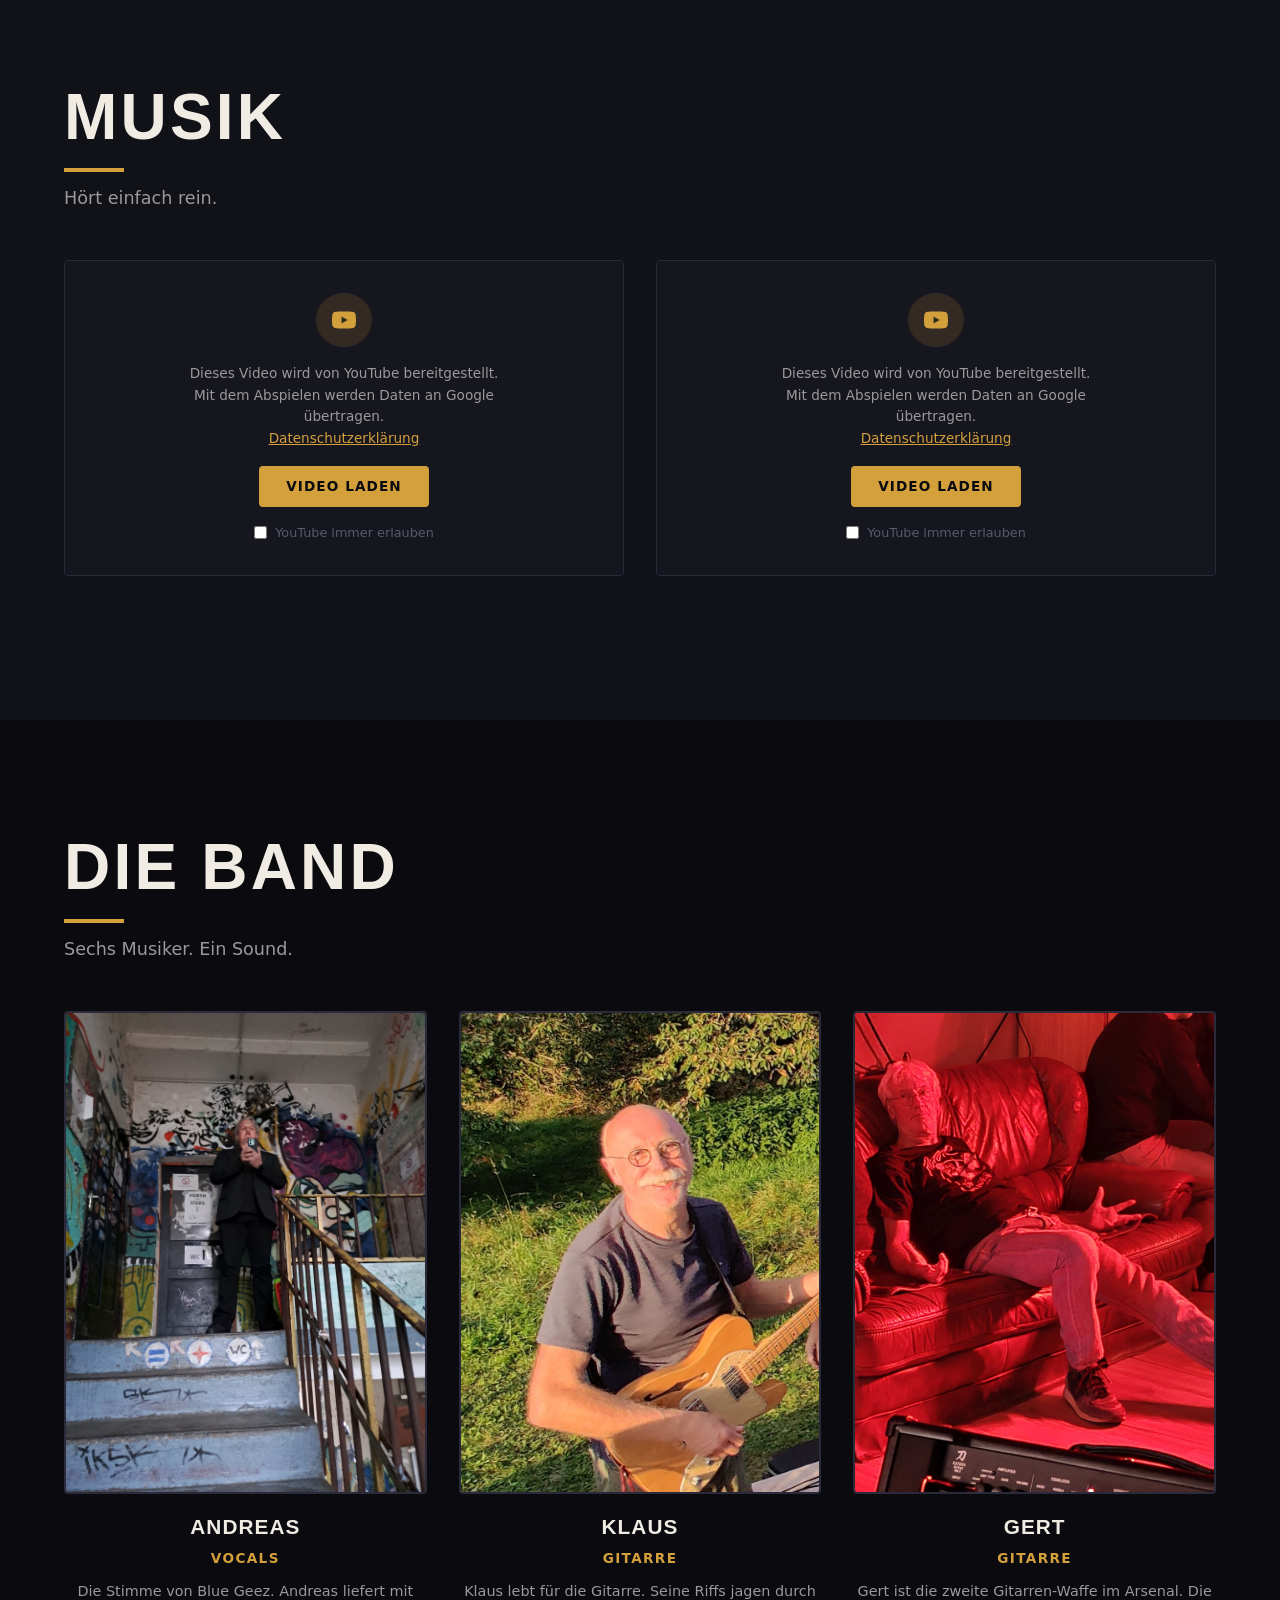
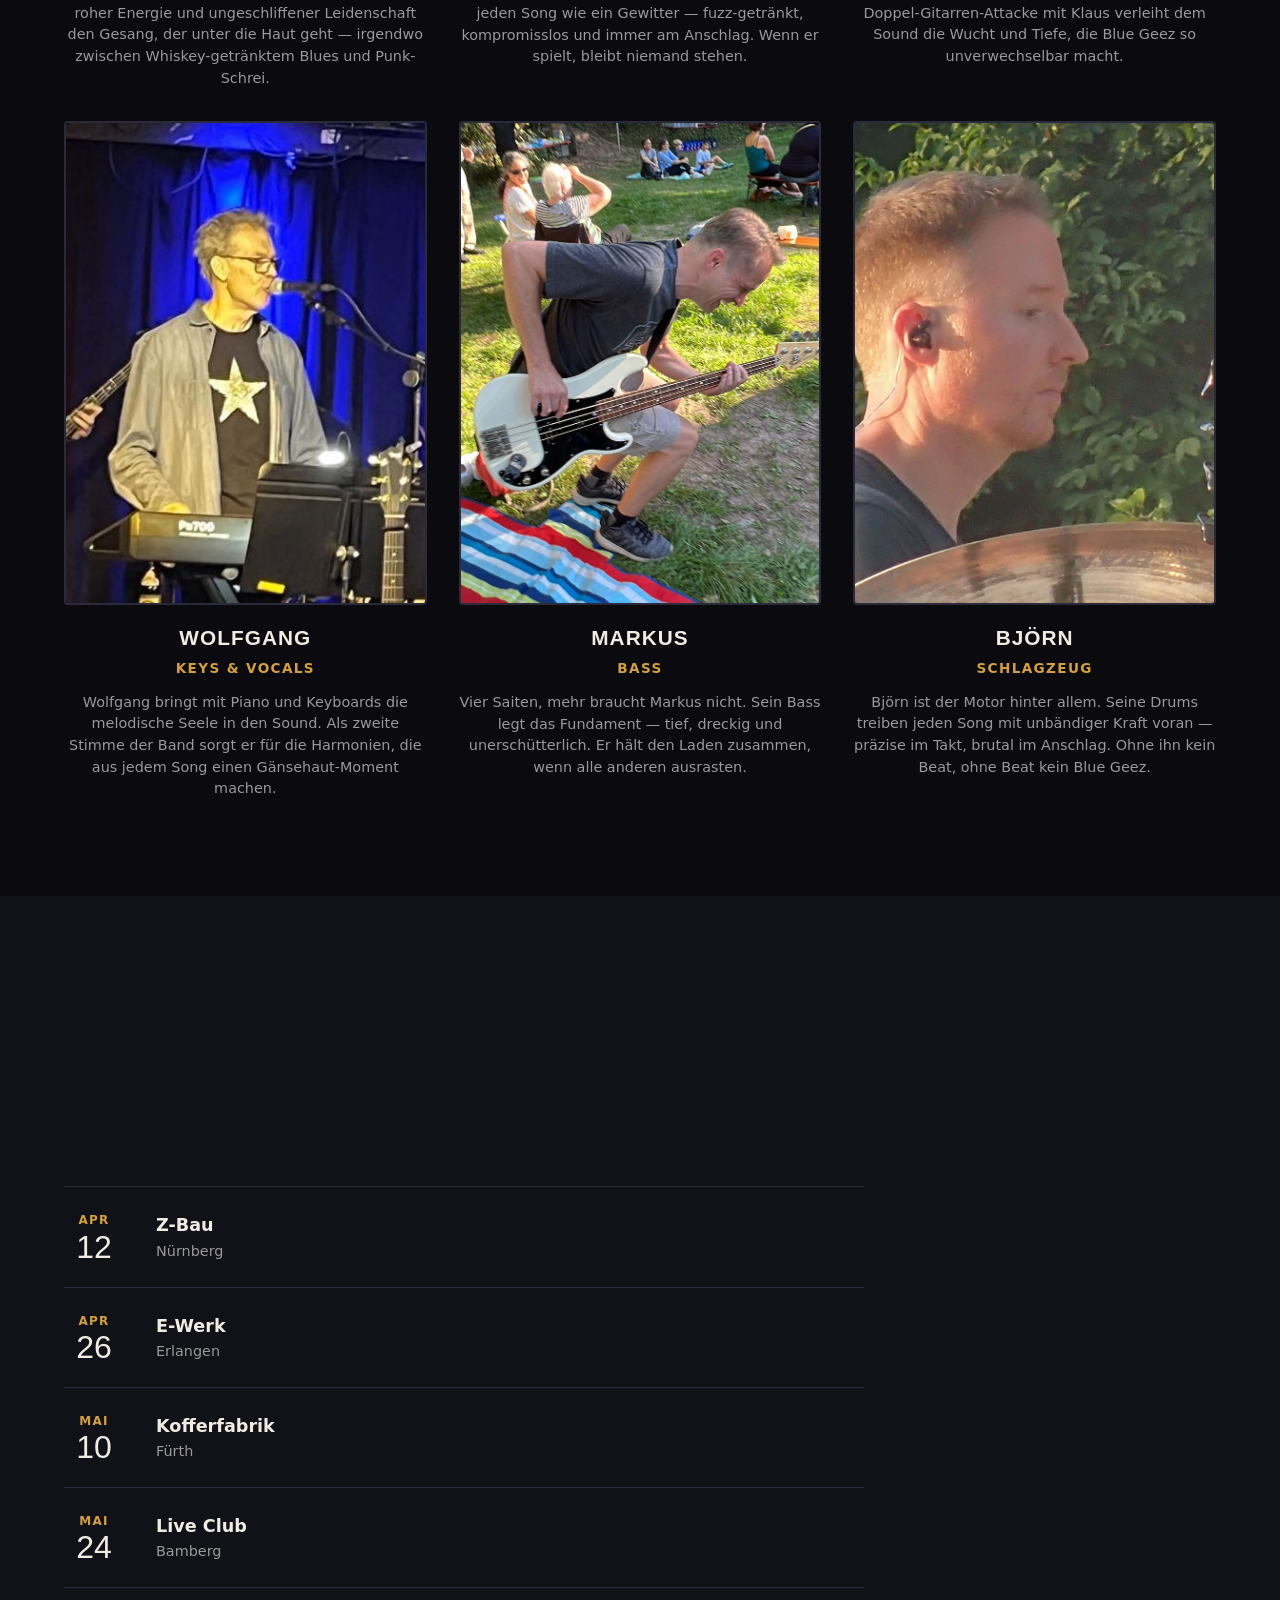
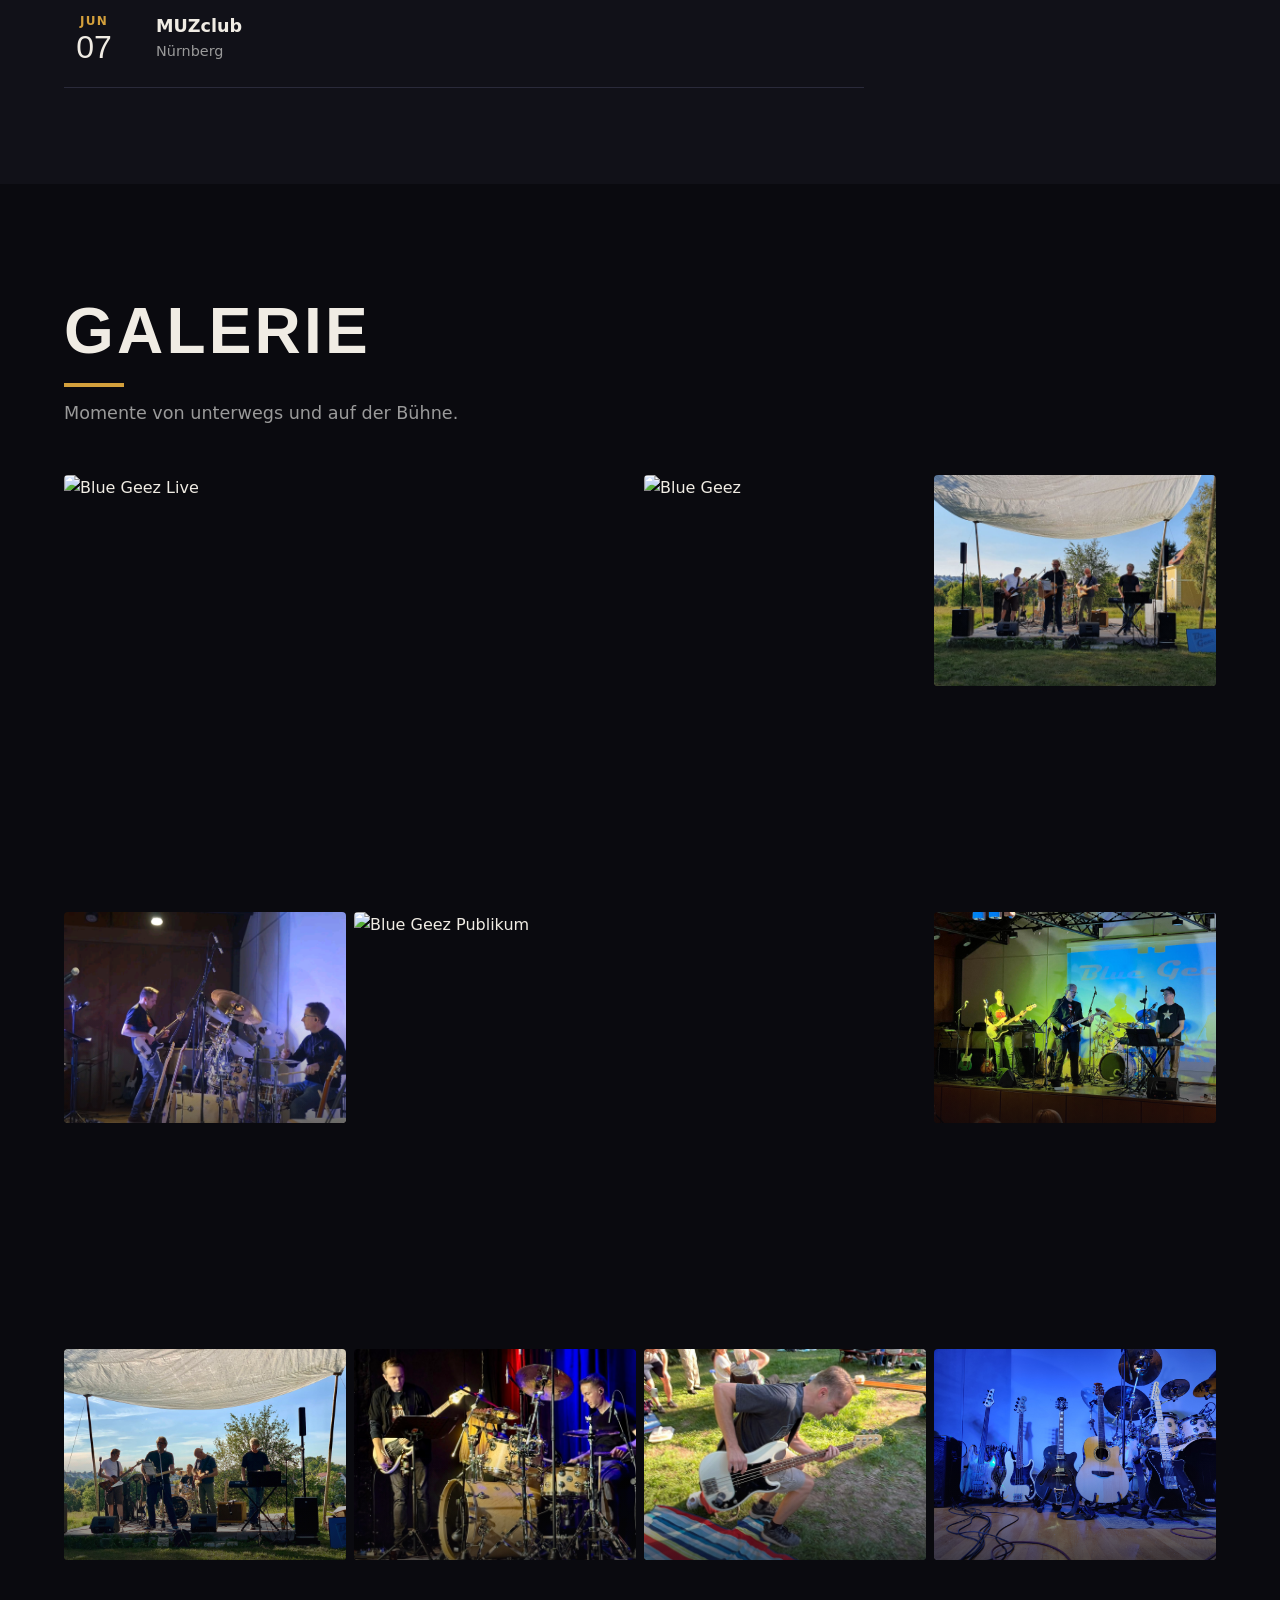
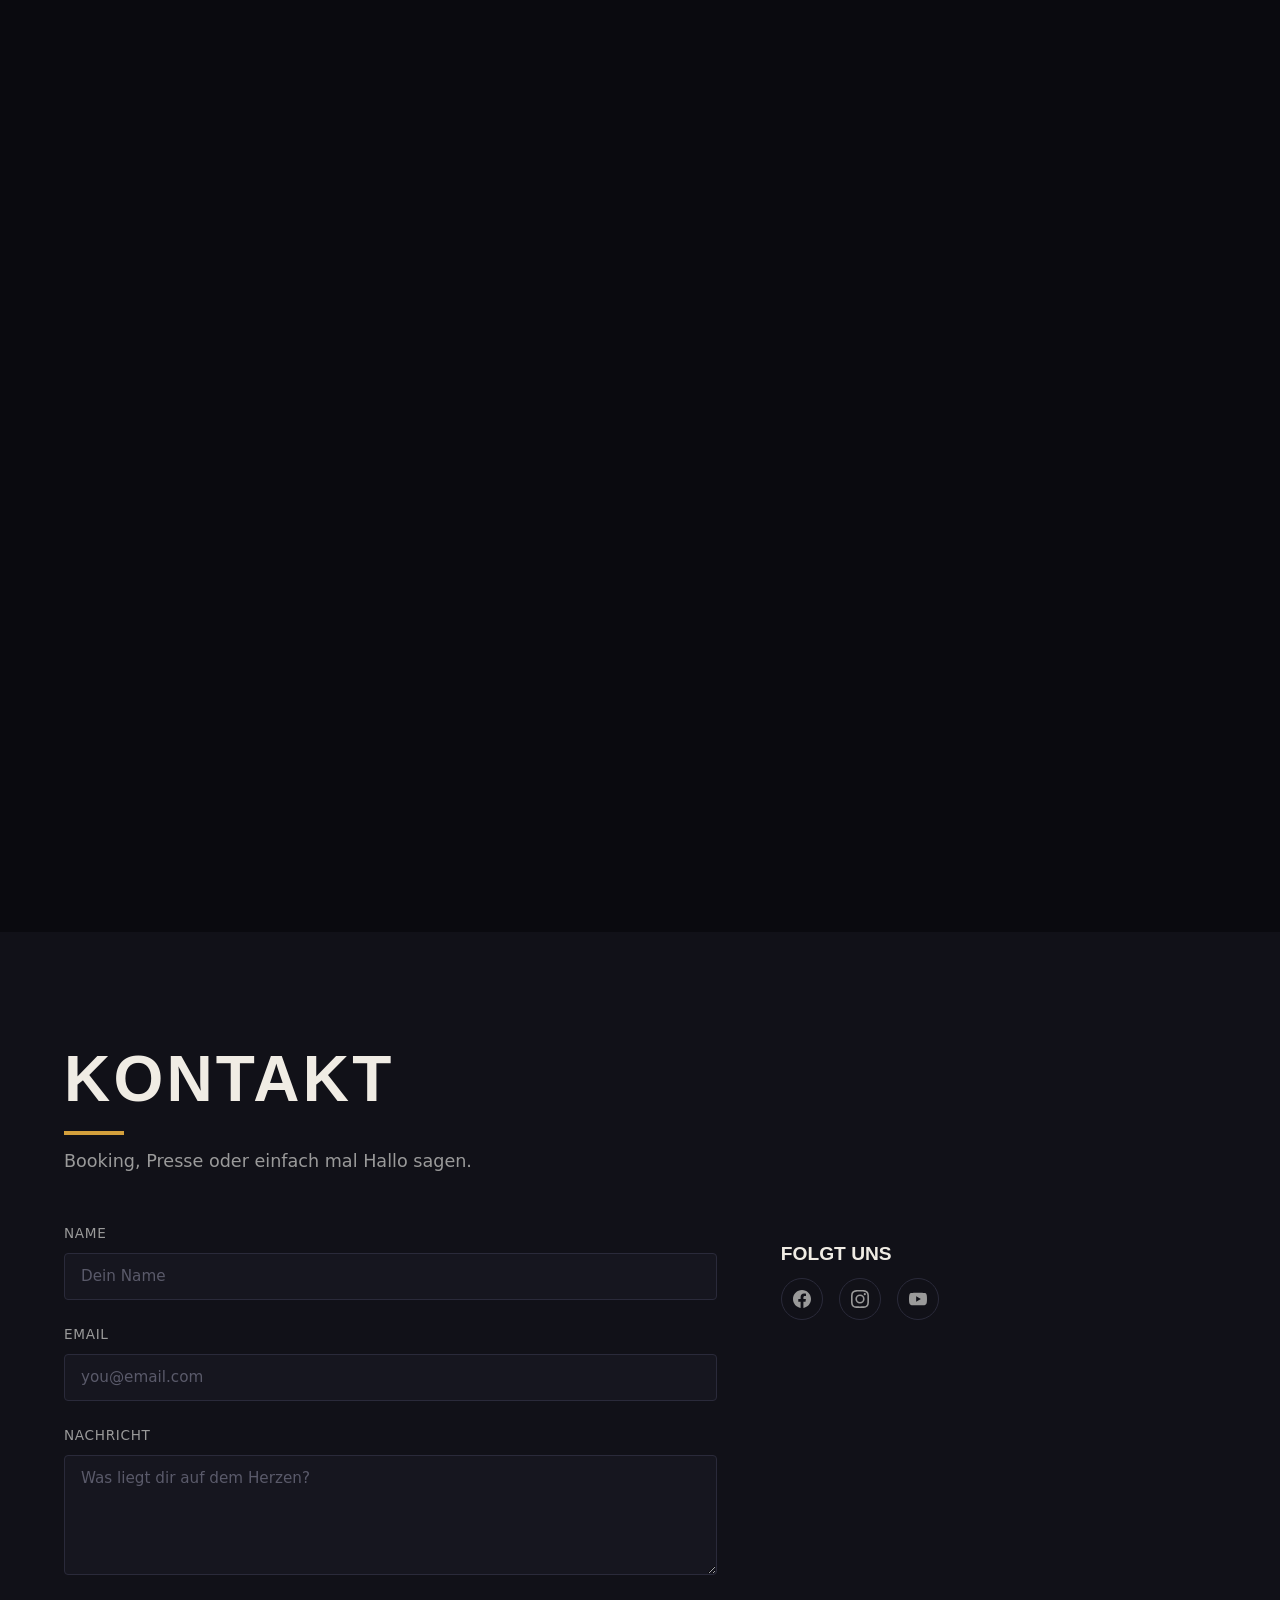
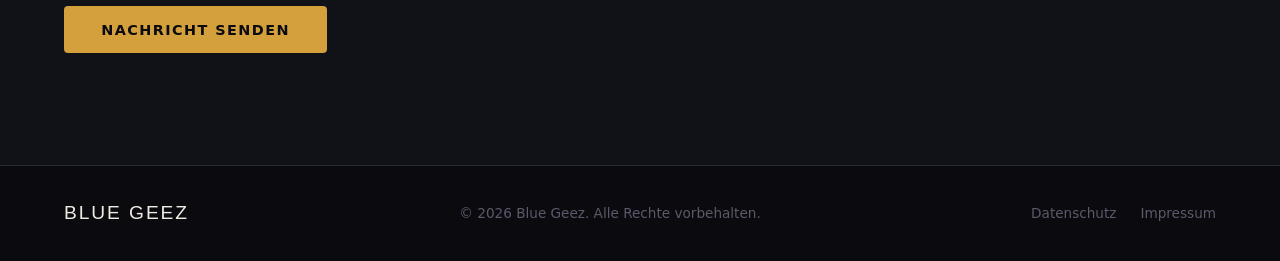
==== commit 2e6d8b93: "Add files via upload Contact form code, datenschutz update, two click youtube and fonts embedded" ====
--- a/index.html
+++ b/index.html
@@ -5,9 +5,6 @@
   <meta name="viewport" content="width=device-width, initial-scale=1.0">
   <title>Blue Geez — Indie Punk Rock Blues</title>
   <meta name="description" content="Blue Geez — Roher Indie Punk Rock Blues. Musik, Termine und mehr.">
-  <link rel="preconnect" href="https://fonts.googleapis.com">
-  <link rel="preconnect" href="https://fonts.gstatic.com" crossorigin>
-  <link href="https://fonts.googleapis.com/css2?family=Anton&family=Inter:wght@400;500;600&display=swap" rel="stylesheet">
   <link rel="stylesheet" href="styles.css">
 </head>
 <body>
@@ -72,16 +69,36 @@
       <h2 class="section-title">Musik</h2>
       <p class="section-subtitle">Hört einfach rein.</p>
 
-      <!-- YouTube Videos -->
+      <!-- YouTube Videos (2-click consent) -->
       <div class="video-grid">
         <div class="video-card">
-          <div class="video-wrapper">
-            <iframe src="https://www.youtube.com/embed/Z9WDAKG1dC8" title="Blue Geez - Video 1" frameborder="0" allow="accelerometer; autoplay; clipboard-write; encrypted-media; gyroscope; picture-in-picture" allowfullscreen></iframe>
+          <div class="video-wrapper" data-video-id="Z9WDAKG1dC8" data-video-title="Blue Geez - Video 1">
+            <div class="video-consent">
+              <div class="video-consent-icon">
+                <svg viewBox="0 0 24 24"><path d="M23.498 6.186a3.016 3.016 0 00-2.122-2.136C19.505 3.545 12 3.545 12 3.545s-7.505 0-9.377.505A3.017 3.017 0 00.502 6.186C0 8.07 0 12 0 12s0 3.93.502 5.814a3.016 3.016 0 002.122 2.136c1.871.505 9.376.505 9.376.505s7.505 0 9.377-.505a3.015 3.015 0 002.122-2.136C24 15.93 24 12 24 12s0-3.93-.502-5.814zM9.545 15.568V8.432L15.818 12l-6.273 3.568z"/></svg>
+              </div>
+              <p>Dieses Video wird von YouTube bereitgestellt. Mit dem Abspielen werden Daten an Google übertragen.<br><a href="datenschutz.html#youtube" target="_blank" rel="noopener">Datenschutzerklärung</a></p>
+              <button class="video-consent-btn" data-action="load-video">Video laden</button>
+              <label class="video-consent-remember">
+                <input type="checkbox" data-action="remember-youtube">
+                YouTube immer erlauben
+              </label>
+            </div>
           </div>
         </div>
         <div class="video-card">
-          <div class="video-wrapper">
-            <iframe src="https://www.youtube.com/embed/eVniW5wxCxI" title="Blue Geez - Video 2" frameborder="0" allow="accelerometer; autoplay; clipboard-write; encrypted-media; gyroscope; picture-in-picture" allowfullscreen></iframe>
+          <div class="video-wrapper" data-video-id="eVniW5wxCxI" data-video-title="Blue Geez - Video 2">
+            <div class="video-consent">
+              <div class="video-consent-icon">
+                <svg viewBox="0 0 24 24"><path d="M23.498 6.186a3.016 3.016 0 00-2.122-2.136C19.505 3.545 12 3.545 12 3.545s-7.505 0-9.377.505A3.017 3.017 0 00.502 6.186C0 8.07 0 12 0 12s0 3.93.502 5.814a3.016 3.016 0 002.122 2.136c1.871.505 9.376.505 9.376.505s7.505 0 9.377-.505a3.015 3.015 0 002.122-2.136C24 15.93 24 12 24 12s0-3.93-.502-5.814zM9.545 15.568V8.432L15.818 12l-6.273 3.568z"/></svg>
+              </div>
+              <p>Dieses Video wird von YouTube bereitgestellt. Mit dem Abspielen werden Daten an Google übertragen.<br><a href="datenschutz.html#youtube" target="_blank" rel="noopener">Datenschutzerklärung</a></p>
+              <button class="video-consent-btn" data-action="load-video">Video laden</button>
+              <label class="video-consent-remember">
+                <input type="checkbox" data-action="remember-youtube">
+                YouTube immer erlauben
+              </label>
+            </div>
           </div>
         </div>
       </div>
@@ -282,7 +299,9 @@
       <h2 class="section-title">Kontakt</h2>
       <p class="section-subtitle">Booking, Presse oder einfach mal Hallo sagen.</p>
       <div class="contact-grid">
-        <form class="contact-form" id="contactForm">
+        <form class="contact-form" id="contactForm" action="https://formspree.io/f/DEINE_FORM_ID" method="POST">
+          <input type="hidden" name="_subject" value="Neue Anfrage über bluegeez.com">
+          <input type="text" name="_gotcha" style="display:none">
           <div class="form-group">
             <label for="name">Name</label>
             <input type="text" id="name" name="name" required placeholder="Dein Name">
@@ -291,7 +310,6 @@
             <label for="email">Email</label>
             <input type="email" id="email" name="email" required placeholder="you@email.com">
           </div>
-          <input type="hidden" name="subject" value="Anfrage">
           <div class="form-group">
             <label for="message">Nachricht</label>
             <textarea id="message" name="message" rows="5" required placeholder="Was liegt dir auf dem Herzen?"></textarea>
--- a/styles.css
+++ b/styles.css
@@ -1,1139 +1,1256 @@
-/* ============================================
-   BLUE GEEZ — Band Website Styles
-   Indie Punk Rock Blues Aesthetic
-   ============================================ */
-
-/* ---------- CSS Custom Properties ---------- */
-:root {
-  --bg-primary: #0a0a0f;
-  --bg-secondary: #111118;
-  --bg-card: #16161f;
-  --bg-card-hover: #1c1c28;
-  --text-primary: #f0ece4;
-  --text-secondary: #9a9a9a;
-  --text-muted: #5a5a6a;
-  --accent: #d4a03c;
-  --accent-hover: #e8b44e;
-  --accent-dark: #a67c2e;
-  --red: #c0392b;
-  --border: #2a2a3a;
-  --font-display: 'Anton', sans-serif;
-  --font-body: 'Inter', system-ui, sans-serif;
-  --radius: 4px;
-  --transition: 0.3s ease;
-}
-
-/* ---------- Reset & Base ---------- */
-*,
-*::before,
-*::after {
-  margin: 0;
-  padding: 0;
-  box-sizing: border-box;
-}
-
-html {
-  scroll-behavior: smooth;
-  scroll-padding-top: 70px;
-}
-
-body {
-  font-family: var(--font-body);
-  background: var(--bg-primary);
-  color: var(--text-primary);
-  line-height: 1.6;
-  overflow-x: hidden;
-  -webkit-font-smoothing: antialiased;
-}
-
-a {
-  color: var(--accent);
-  text-decoration: none;
-  transition: color var(--transition);
-}
-
-a:hover {
-  color: var(--accent-hover);
-}
-
-img {
-  max-width: 100%;
-  display: block;
-}
-
-.container {
-  width: 90%;
-  max-width: 1200px;
-  margin: 0 auto;
-}
-
-/* ---------- Section Titles ---------- */
-.section-title {
-  font-family: var(--font-display);
-  font-size: clamp(2.5rem, 6vw, 4rem);
-  text-transform: uppercase;
-  letter-spacing: 0.05em;
-  margin-bottom: 0.25em;
-  position: relative;
-  display: inline-block;
-}
-
-.section-title::after {
-  content: '';
-  position: absolute;
-  bottom: -4px;
-  left: 0;
-  width: 60px;
-  height: 4px;
-  background: var(--accent);
-}
-
-.section-subtitle {
-  color: var(--text-secondary);
-  font-size: 1.1rem;
-  margin-bottom: 3rem;
-}
-
-section {
-  padding: 6rem 0;
-}
-
-section:nth-child(even) {
-  background: var(--bg-secondary);
-}
-
-/* ============================================
-   NAVBAR
-   ============================================ */
-#navbar {
-  position: fixed;
-  top: 0;
-  left: 0;
-  width: 100%;
-  z-index: 1000;
-  padding: 1rem 0;
-  transition: background var(--transition), padding var(--transition),
-              box-shadow var(--transition);
-}
-
-#navbar.scrolled {
-  background: rgba(10, 10, 15, 0.95);
-  backdrop-filter: blur(10px);
-  padding: 0.6rem 0;
-  box-shadow: 0 2px 20px rgba(0, 0, 0, 0.5);
-}
-
-.nav-container {
-  width: 90%;
-  max-width: 1200px;
-  margin: 0 auto;
-  display: flex;
-  align-items: center;
-  justify-content: space-between;
-}
-
-.nav-logo {
-  font-family: var(--font-display);
-  font-size: 1.6rem;
-  color: var(--text-primary) !important;
-  letter-spacing: 0.1em;
-  text-transform: uppercase;
-}
-
-.nav-logo:hover {
-  color: var(--accent) !important;
-}
-
-.nav-links {
-  display: flex;
-  list-style: none;
-  gap: 2rem;
-}
-
-.nav-links a {
-  color: var(--text-secondary);
-  font-size: 0.9rem;
-  font-weight: 500;
-  text-transform: uppercase;
-  letter-spacing: 0.1em;
-  position: relative;
-  padding: 0.25rem 0;
-}
-
-.nav-links a::after {
-  content: '';
-  position: absolute;
-  bottom: 0;
-  left: 0;
-  width: 0;
-  height: 2px;
-  background: var(--accent);
-  transition: width var(--transition);
-}
-
-.nav-links a:hover,
-.nav-links a.active {
-  color: var(--text-primary);
-}
-
-.nav-links a:hover::after,
-.nav-links a.active::after {
-  width: 100%;
-}
-
-/* Hamburger */
-.nav-toggle {
-  display: none;
-  flex-direction: column;
-  gap: 5px;
-  background: none;
-  border: none;
-  cursor: pointer;
-  padding: 4px;
-}
-
-.nav-toggle span {
-  width: 28px;
-  height: 2px;
-  background: var(--text-primary);
-  transition: all var(--transition);
-  transform-origin: center;
-}
-
-.nav-toggle.active span:nth-child(1) {
-  transform: rotate(45deg) translate(5px, 5px);
-}
-
-.nav-toggle.active span:nth-child(2) {
-  opacity: 0;
-}
-
-.nav-toggle.active span:nth-child(3) {
-  transform: rotate(-45deg) translate(5px, -5px);
-}
-
-/* ============================================
-   HERO
-   ============================================ */
-#hero {
-  position: relative;
-  height: 100vh;
-  min-height: 600px;
-  display: flex;
-  align-items: center;
-  justify-content: center;
-  text-align: center;
-  overflow: hidden;
-  background:
-    url('pictures/hero.jpg') center center / cover no-repeat;
-  padding: 0;
-}
-
-.hero-overlay {
-  position: absolute;
-  inset: 0;
-  background:
-    linear-gradient(to bottom, rgba(10, 10, 15, 0.55), rgba(10, 10, 15, 0.75)),
-    repeating-linear-gradient(
-      0deg,
-      transparent,
-      transparent 2px,
-      rgba(0, 0, 0, 0.05) 2px,
-      rgba(0, 0, 0, 0.05) 4px
-    );
-  pointer-events: none;
-}
-
-.hero-content {
-  position: relative;
-  z-index: 1;
-}
-
-.hero-title {
-  font-family: var(--font-display);
-  font-size: clamp(5rem, 15vw, 12rem);
-  line-height: 0.9;
-  text-transform: uppercase;
-  letter-spacing: 0.05em;
-  margin-bottom: 1rem;
-}
-
-.hero-title span {
-  color: var(--accent);
-  display: block;
-}
-
-.hero-tagline {
-  font-size: clamp(1rem, 2.5vw, 1.4rem);
-  color: var(--text-secondary);
-  letter-spacing: 0.3em;
-  text-transform: uppercase;
-  margin-bottom: 2.5rem;
-}
-
-.hero-cta {
-  display: flex;
-  gap: 1rem;
-  justify-content: center;
-  flex-wrap: wrap;
-}
-
-.hero-scroll-indicator {
-  position: absolute;
-  bottom: 2rem;
-  left: 50%;
-  transform: translateX(-50%);
-  display: flex;
-  flex-direction: column;
-  align-items: center;
-  gap: 0.5rem;
-  color: var(--text-muted);
-  font-size: 0.75rem;
-  letter-spacing: 0.2em;
-  text-transform: uppercase;
-  animation: fadeInUp 1s ease 1s both;
-}
-
-.scroll-arrow {
-  width: 1px;
-  height: 40px;
-  background: linear-gradient(to bottom, var(--accent), transparent);
-  animation: scrollPulse 2s ease infinite;
-}
-
-@keyframes scrollPulse {
-  0%, 100% { opacity: 0.3; transform: scaleY(0.6); }
-  50% { opacity: 1; transform: scaleY(1); }
-}
-
-@keyframes fadeInUp {
-  from { opacity: 0; transform: translateX(-50%) translateY(20px); }
-  to { opacity: 1; transform: translateX(-50%) translateY(0); }
-}
-
-/* ---------- Buttons ---------- */
-.btn {
-  display: inline-block;
-  padding: 0.85rem 2.2rem;
-  font-family: var(--font-body);
-  font-size: 0.9rem;
-  font-weight: 600;
-  text-transform: uppercase;
-  letter-spacing: 0.1em;
-  border: 2px solid transparent;
-  border-radius: var(--radius);
-  cursor: pointer;
-  transition: all var(--transition);
-}
-
-.btn-primary {
-  background: var(--accent);
-  color: var(--bg-primary);
-  border-color: var(--accent);
-}
-
-.btn-primary:hover {
-  background: var(--accent-hover);
-  border-color: var(--accent-hover);
-  color: var(--bg-primary);
-  transform: translateY(-2px);
-  box-shadow: 0 6px 20px rgba(212, 160, 60, 0.3);
-}
-
-.btn-outline {
-  background: transparent;
-  color: var(--text-primary);
-  border-color: var(--text-secondary);
-}
-
-.btn-outline:hover {
-  border-color: var(--accent);
-  color: var(--accent);
-  transform: translateY(-2px);
-}
-
-.btn-small {
-  padding: 0.5rem 1.5rem;
-  font-size: 0.8rem;
-  background: transparent;
-  color: var(--accent);
-  border: 1px solid var(--accent);
-}
-
-.btn-small:hover {
-  background: var(--accent);
-  color: var(--bg-primary);
-}
-
-/* ============================================
-   ABOUT
-   ============================================ */
-.about-grid {
-  display: grid;
-  grid-template-columns: 1fr 1.5fr;
-  gap: 4rem;
-  align-items: start;
-  margin-top: 2rem;
-}
-
-.about-image {
-  position: relative;
-}
-
-.about-photo {
-  width: 100%;
-  border-radius: var(--radius);
-  border: 2px solid var(--border);
-  object-fit: cover;
-}
-
-.about-lead {
-  font-size: 1.3rem;
-  font-weight: 600;
-  color: var(--accent);
-  margin-bottom: 1.5rem;
-  line-height: 1.4;
-}
-
-.about-text p {
-  color: var(--text-secondary);
-  margin-bottom: 1rem;
-  font-size: 1.05rem;
-}
-
-.about-stats {
-  display: flex;
-  gap: 2.5rem;
-  margin-top: 2rem;
-  padding-top: 2rem;
-  border-top: 1px solid var(--border);
-}
-
-.stat-number {
-  font-family: var(--font-display);
-  font-size: 2rem;
-  color: var(--accent);
-  display: block;
-}
-
-.stat-label {
-  font-size: 0.85rem;
-  color: var(--text-muted);
-  text-transform: uppercase;
-  letter-spacing: 0.05em;
-}
-
-/* ============================================
-   BAND MEMBERS
-   ============================================ */
-.members-grid {
-  display: grid;
-  grid-template-columns: repeat(3, 1fr);
-  gap: 2rem;
-  margin-top: 2rem;
-}
-
-.member-card {
-  text-align: center;
-  transition: transform var(--transition);
-}
-
-.member-card:hover {
-  transform: translateY(-6px);
-}
-
-.member-photo {
-  width: 100%;
-  aspect-ratio: 3/4;
-  overflow: hidden;
-  border-radius: var(--radius);
-  border: 2px solid var(--border);
-  margin-bottom: 1rem;
-  transition: border-color var(--transition);
-}
-
-.member-card:hover .member-photo {
-  border-color: var(--accent);
-}
-
-.member-photo img {
-  width: 100%;
-  height: 100%;
-  object-fit: cover;
-  transition: transform 0.5s ease, filter var(--transition);
-}
-
-.member-card:hover .member-photo img {
-  transform: scale(1.05);
-  filter: brightness(1.1);
-}
-
-.member-name {
-  font-family: var(--font-display);
-  font-size: 1.3rem;
-  text-transform: uppercase;
-  letter-spacing: 0.05em;
-}
-
-.member-role {
-  color: var(--accent);
-  font-size: 0.85rem;
-  text-transform: uppercase;
-  letter-spacing: 0.1em;
-  margin-top: 0.25rem;
-  font-weight: 600;
-}
-
-.member-desc {
-  color: var(--text-secondary);
-  font-size: 0.9rem;
-  line-height: 1.5;
-  margin-top: 0.75rem;
-}
-
-/* ============================================
-   MUSIC
-   ============================================ */
-
-/* --- YouTube Video Grid --- */
-.video-grid {
-  display: grid;
-  grid-template-columns: repeat(auto-fit, minmax(400px, 1fr));
-  gap: 2rem;
-  margin-bottom: 3rem;
-}
-
-.video-card {
-  background: var(--bg-card);
-  border: 1px solid var(--border);
-  border-radius: var(--radius);
-  overflow: hidden;
-  transition: transform var(--transition), box-shadow var(--transition);
-}
-
-.video-card:hover {
-  transform: translateY(-4px);
-  box-shadow: 0 10px 30px rgba(0, 0, 0, 0.4);
-}
-
-.video-wrapper {
-  position: relative;
-  padding-bottom: 56.25%; /* 16:9 */
-  height: 0;
-  overflow: hidden;
-}
-
-.video-wrapper iframe {
-  position: absolute;
-  top: 0;
-  left: 0;
-  width: 100%;
-  height: 100%;
-}
-
-.music-subsection-title {
-  font-family: var(--font-display);
-  font-size: 1.6rem;
-  text-transform: uppercase;
-  letter-spacing: 0.05em;
-  color: var(--text-secondary);
-  margin-bottom: 1.5rem;
-}
-
-.music-grid {
-  display: grid;
-  grid-template-columns: repeat(auto-fit, minmax(280px, 1fr));
-  gap: 2rem;
-}
-
-.album-card {
-  background: var(--bg-card);
-  border: 1px solid var(--border);
-  border-radius: var(--radius);
-  overflow: hidden;
-  transition: transform var(--transition), box-shadow var(--transition);
-}
-
-.album-card:hover {
-  transform: translateY(-6px);
-  box-shadow: 0 12px 40px rgba(0, 0, 0, 0.4);
-}
-
-.album-art {
-  position: relative;
-  aspect-ratio: 1;
-  overflow: hidden;
-}
-
-.album-placeholder {
-  width: 100%;
-  height: 100%;
-  background: linear-gradient(135deg, #1a1a2e, #16213e);
-  display: flex;
-  align-items: center;
-  justify-content: center;
-}
-
-.album-icon {
-  font-size: 4rem;
-  color: var(--accent);
-  opacity: 0.4;
-}
-
-.album-overlay {
-  position: absolute;
-  inset: 0;
-  background: rgba(10, 10, 15, 0.7);
-  display: flex;
-  align-items: center;
-  justify-content: center;
-  opacity: 0;
-  transition: opacity var(--transition);
-}
-
-.album-card:hover .album-overlay {
-  opacity: 1;
-}
-
-.play-btn {
-  width: 60px;
-  height: 60px;
-  border-radius: 50%;
-  background: var(--accent);
-  border: none;
-  color: var(--bg-primary);
-  font-size: 1.5rem;
-  cursor: pointer;
-  display: flex;
-  align-items: center;
-  justify-content: center;
-  transition: transform var(--transition);
-  padding-left: 4px;
-}
-
-.play-btn:hover {
-  transform: scale(1.1);
-}
-
-.album-title {
-  font-family: var(--font-display);
-  font-size: 1.3rem;
-  padding: 1.2rem 1.2rem 0.2rem;
-  text-transform: uppercase;
-}
-
-.album-year {
-  color: var(--text-muted);
-  font-size: 0.85rem;
-  padding: 0 1.2rem;
-}
-
-.album-links {
-  display: flex;
-  gap: 1rem;
-  padding: 1rem 1.2rem 1.2rem;
-}
-
-.album-link {
-  font-size: 0.8rem;
-  text-transform: uppercase;
-  letter-spacing: 0.05em;
-  color: var(--text-secondary);
-  border-bottom: 1px solid transparent;
-}
-
-.album-link:hover {
-  color: var(--accent);
-  border-bottom-color: var(--accent);
-}
-
-/* ============================================
-   TOUR DATES
-   ============================================ */
-.tour-list {
-  max-width: 800px;
-}
-
-.tour-item {
-  display: flex;
-  align-items: center;
-  gap: 2rem;
-  padding: 1.5rem 0;
-  border-bottom: 1px solid var(--border);
-  transition: background var(--transition);
-}
-
-.tour-item:first-child {
-  border-top: 1px solid var(--border);
-}
-
-.tour-item:hover {
-  background: rgba(212, 160, 60, 0.03);
-}
-
-.tour-date {
-  display: flex;
-  flex-direction: column;
-  align-items: center;
-  min-width: 60px;
-}
-
-.tour-month {
-  font-size: 0.75rem;
-  font-weight: 600;
-  color: var(--accent);
-  text-transform: uppercase;
-  letter-spacing: 0.1em;
-}
-
-.tour-day {
-  font-family: var(--font-display);
-  font-size: 2rem;
-  line-height: 1;
-}
-
-.tour-info {
-  flex: 1;
-}
-
-.tour-venue {
-  font-size: 1.1rem;
-  font-weight: 600;
-}
-
-.tour-location {
-  color: var(--text-secondary);
-  font-size: 0.9rem;
-}
-
-/* ============================================
-   GALLERY
-   ============================================ */
-.gallery-grid {
-  display: grid;
-  grid-template-columns: repeat(4, 1fr);
-  gap: 0.5rem;
-}
-
-.gallery-item {
-  position: relative;
-  overflow: hidden;
-  border-radius: var(--radius);
-  cursor: pointer;
-  aspect-ratio: 4/3;
-}
-
-.gallery-wide {
-  grid-column: span 2;
-}
-
-.gallery-item img {
-  width: 100%;
-  height: 100%;
-  object-fit: cover;
-  transition: transform 0.5s ease, filter var(--transition);
-  display: block;
-}
-
-.gallery-item::after {
-  content: '';
-  position: absolute;
-  inset: 0;
-  background: linear-gradient(to top, rgba(10, 10, 15, 0.6), transparent 50%);
-  pointer-events: none;
-  transition: opacity var(--transition);
-}
-
-.gallery-item:hover img {
-  transform: scale(1.05);
-  filter: brightness(1.1);
-}
-
-.gallery-item:hover::after {
-  opacity: 0.3;
-}
-
-/* ============================================
-   CONTACT
-   ============================================ */
-.contact-grid {
-  display: grid;
-  grid-template-columns: 1.5fr 1fr;
-  gap: 4rem;
-  margin-top: 2rem;
-}
-
-.form-group {
-  margin-bottom: 1.5rem;
-}
-
-.form-group label {
-  display: block;
-  font-size: 0.85rem;
-  font-weight: 500;
-  text-transform: uppercase;
-  letter-spacing: 0.05em;
-  margin-bottom: 0.5rem;
-  color: var(--text-secondary);
-}
-
-.form-group input,
-.form-group select,
-.form-group textarea {
-  width: 100%;
-  padding: 0.85rem 1rem;
-  background: var(--bg-card);
-  border: 1px solid var(--border);
-  border-radius: var(--radius);
-  color: var(--text-primary);
-  font-family: var(--font-body);
-  font-size: 0.95rem;
-  transition: border-color var(--transition);
-}
-
-.form-group input::placeholder,
-.form-group textarea::placeholder {
-  color: var(--text-muted);
-}
-
-.form-group input:focus,
-.form-group select:focus,
-.form-group textarea:focus {
-  outline: none;
-  border-color: var(--accent);
-}
-
-.form-group select {
-  cursor: pointer;
-  appearance: none;
-  background-image: url("data:image/svg+xml,%3Csvg xmlns='http://www.w3.org/2000/svg' width='12' height='12' fill='%239a9a9a' viewBox='0 0 16 16'%3E%3Cpath d='M8 11L3 6h10z'/%3E%3C/svg%3E");
-  background-repeat: no-repeat;
-  background-position: right 1rem center;
-}
-
-.form-group select option {
-  background: var(--bg-card);
-}
-
-.form-group textarea {
-  resize: vertical;
-  min-height: 120px;
-}
-
-.form-status {
-  margin-top: 1rem;
-  font-size: 0.9rem;
-}
-
-.form-status.success {
-  color: #2ecc71;
-}
-
-.form-status.error {
-  color: var(--red);
-}
-
-.contact-info {
-  padding-top: 1rem;
-}
-
-.contact-detail {
-  margin-bottom: 2rem;
-}
-
-.contact-detail h3 {
-  font-family: var(--font-display);
-  font-size: 1.2rem;
-  text-transform: uppercase;
-  margin-bottom: 0.5rem;
-}
-
-.contact-detail p {
-  color: var(--text-secondary);
-}
-
-.social-links {
-  display: flex;
-  gap: 1rem;
-  margin-top: 0.5rem;
-}
-
-.social-link {
-  width: 42px;
-  height: 42px;
-  display: flex;
-  align-items: center;
-  justify-content: center;
-  border: 1px solid var(--border);
-  border-radius: 50%;
-  color: var(--text-secondary);
-  transition: all var(--transition);
-}
-
-.social-link svg {
-  width: 18px;
-  height: 18px;
-}
-
-.social-link:hover {
-  color: var(--accent);
-  border-color: var(--accent);
-  background: rgba(212, 160, 60, 0.1);
-  transform: translateY(-2px);
-}
-
-/* ============================================
-   FOOTER
-   ============================================ */
-#footer {
-  background: var(--bg-primary);
-  padding: 2rem 0;
-  border-top: 1px solid var(--border);
-}
-
-.footer-content {
-  display: flex;
-  align-items: center;
-  justify-content: space-between;
-  flex-wrap: wrap;
-  gap: 1rem;
-}
-
-.footer-logo {
-  font-family: var(--font-display);
-  font-size: 1.2rem;
-  letter-spacing: 0.1em;
-}
-
-.footer-copy {
-  color: var(--text-muted);
-  font-size: 0.85rem;
-}
-
-.footer-links {
-  display: flex;
-  gap: 1.5rem;
-}
-
-.footer-links a {
-  color: var(--text-muted);
-  font-size: 0.85rem;
-}
-
-.footer-links a:hover {
-  color: var(--text-primary);
-}
-
-/* ============================================
-   LIGHTBOX
-   ============================================ */
-.lightbox {
-  position: fixed;
-  inset: 0;
-  z-index: 2000;
-  background: rgba(0, 0, 0, 0.92);
-  display: flex;
-  align-items: center;
-  justify-content: center;
-  opacity: 0;
-  visibility: hidden;
-  transition: all var(--transition);
-}
-
-.lightbox.active {
-  opacity: 1;
-  visibility: visible;
-}
-
-.lightbox-close {
-  position: absolute;
-  top: 1.5rem;
-  right: 1.5rem;
-  background: none;
-  border: none;
-  color: var(--text-primary);
-  font-size: 2.5rem;
-  cursor: pointer;
-  transition: color var(--transition);
-  z-index: 2001;
-}
-
-.lightbox-close:hover {
-  color: var(--accent);
-}
-
-.lightbox-content {
-  max-width: 90vw;
-  max-height: 85vh;
-}
-
-.lightbox-content img {
-  max-width: 100%;
-  max-height: 85vh;
-  object-fit: contain;
-}
-
-.lightbox-nav {
-  position: absolute;
-  top: 50%;
-  transform: translateY(-50%);
-  background: rgba(0, 0, 0, 0.5);
-  border: 1px solid rgba(255, 255, 255, 0.15);
-  color: var(--text-primary);
-  font-size: 2rem;
-  width: 50px;
-  height: 50px;
-  border-radius: 50%;
-  cursor: pointer;
-  transition: all var(--transition);
-  display: flex;
-  align-items: center;
-  justify-content: center;
-  z-index: 2001;
-}
-
-.lightbox-nav:hover {
-  background: rgba(212, 160, 60, 0.3);
-  border-color: var(--accent);
-  color: var(--accent);
-}
-
-.lightbox-prev {
-  left: 1.5rem;
-}
-
-.lightbox-next {
-  right: 1.5rem;
-}
-
-/* ============================================
-   ANIMATIONS (scroll reveal)
-   ============================================ */
-.reveal {
-  opacity: 0;
-  transform: translateY(30px);
-  transition: opacity 0.6s ease, transform 0.6s ease;
-}
-
-.reveal.visible {
-  opacity: 1;
-  transform: translateY(0);
-}
-
-/* ============================================
-   RESPONSIVE
-   ============================================ */
-@media (max-width: 900px) {
-  .about-grid {
-    grid-template-columns: 1fr;
-    gap: 2rem;
-  }
-
-  .about-image {
-    max-width: 300px;
-  }
-
-  .contact-grid {
-    grid-template-columns: 1fr;
-    gap: 3rem;
-  }
-
-  .gallery-grid {
-    grid-template-columns: repeat(3, 1fr);
-  }
-
-  .gallery-wide {
-    grid-column: span 2;
-  }
-
-  .members-grid {
-    grid-template-columns: repeat(2, 1fr);
-    gap: 1.5rem;
-  }
-
-  .video-grid {
-    grid-template-columns: 1fr;
-  }
-}
-
-@media (max-width: 768px) {
-  .nav-toggle {
-    display: flex;
-  }
-
-  .nav-links {
-    position: fixed;
-    top: 0;
-    right: -100%;
-    width: 70%;
-    max-width: 300px;
-    height: 100vh;
-    background: var(--bg-secondary);
-    flex-direction: column;
-    padding: 5rem 2rem 2rem;
-    gap: 0;
-    border-left: 1px solid var(--border);
-    transition: right var(--transition);
-  }
-
-  .nav-links.open {
-    right: 0;
-  }
-
-  .nav-links li {
-    border-bottom: 1px solid var(--border);
-  }
-
-  .nav-links a {
-    display: block;
-    padding: 1rem 0;
-    font-size: 1rem;
-  }
-
-  .tour-item {
-    flex-wrap: wrap;
-    gap: 1rem;
-  }
-
-  .tour-info {
-    flex: 1 1 60%;
-  }
-
-  .about-stats {
-    gap: 1.5rem;
-  }
-
-  section {
-    padding: 4rem 0;
-  }
-}
-
-@media (max-width: 500px) {
-  .gallery-grid {
-    grid-template-columns: repeat(2, 1fr);
-  }
-
-  .gallery-wide {
-    grid-column: span 1;
-  }
-
-  .members-grid {
-    grid-template-columns: repeat(2, 1fr);
-    gap: 1rem;
-  }
-
-  .hero-cta {
-    flex-direction: column;
-    align-items: center;
-  }
-
-  .about-stats {
-    flex-direction: column;
-    gap: 1rem;
-  }
-
-  .footer-content {
-    flex-direction: column;
-    text-align: center;
-  }
-}
+/* ============================================
+   BLUE GEEZ — Band Website Styles
+   Indie Punk Rock Blues Aesthetic
+   ============================================ */
+
+/* ---------- Local Font Faces ---------- */
+@font-face {
+  font-family: 'Anton';
+  font-style: normal;
+  font-weight: 400;
+  font-display: swap;
+  src: url('fonts/anton-regular.woff2') format('woff2');
+}
+
+@font-face {
+  font-family: 'Inter';
+  font-style: normal;
+  font-weight: 400;
+  font-display: swap;
+  src: url('fonts/inter-400.woff2') format('woff2');
+}
+
+@font-face {
+  font-family: 'Inter';
+  font-style: normal;
+  font-weight: 500;
+  font-display: swap;
+  src: url('fonts/inter-500.woff2') format('woff2');
+}
+
+@font-face {
+  font-family: 'Inter';
+  font-style: normal;
+  font-weight: 600;
+  font-display: swap;
+  src: url('fonts/inter-600.woff2') format('woff2');
+}
+
+/* ---------- CSS Custom Properties ---------- */
+:root {
+  --bg-primary: #0a0a0f;
+  --bg-secondary: #111118;
+  --bg-card: #16161f;
+  --bg-card-hover: #1c1c28;
+  --text-primary: #f0ece4;
+  --text-secondary: #9a9a9a;
+  --text-muted: #5a5a6a;
+  --accent: #d4a03c;
+  --accent-hover: #e8b44e;
+  --accent-dark: #a67c2e;
+  --red: #c0392b;
+  --border: #2a2a3a;
+  --font-display: 'Anton', sans-serif;
+  --font-body: 'Inter', system-ui, sans-serif;
+  --radius: 4px;
+  --transition: 0.3s ease;
+}
+
+/* ---------- Reset & Base ---------- */
+*,
+*::before,
+*::after {
+  margin: 0;
+  padding: 0;
+  box-sizing: border-box;
+}
+
+html {
+  scroll-behavior: smooth;
+  scroll-padding-top: 70px;
+}
+
+body {
+  font-family: var(--font-body);
+  background: var(--bg-primary);
+  color: var(--text-primary);
+  line-height: 1.6;
+  overflow-x: hidden;
+  -webkit-font-smoothing: antialiased;
+}
+
+a {
+  color: var(--accent);
+  text-decoration: none;
+  transition: color var(--transition);
+}
+
+a:hover {
+  color: var(--accent-hover);
+}
+
+img {
+  max-width: 100%;
+  display: block;
+}
+
+.container {
+  width: 90%;
+  max-width: 1200px;
+  margin: 0 auto;
+}
+
+/* ---------- Section Titles ---------- */
+.section-title {
+  font-family: var(--font-display);
+  font-size: clamp(2.5rem, 6vw, 4rem);
+  text-transform: uppercase;
+  letter-spacing: 0.05em;
+  margin-bottom: 0.25em;
+  position: relative;
+  display: inline-block;
+}
+
+.section-title::after {
+  content: '';
+  position: absolute;
+  bottom: -4px;
+  left: 0;
+  width: 60px;
+  height: 4px;
+  background: var(--accent);
+}
+
+.section-subtitle {
+  color: var(--text-secondary);
+  font-size: 1.1rem;
+  margin-bottom: 3rem;
+}
+
+section {
+  padding: 6rem 0;
+}
+
+section:nth-child(even) {
+  background: var(--bg-secondary);
+}
+
+/* ============================================
+   NAVBAR
+   ============================================ */
+#navbar {
+  position: fixed;
+  top: 0;
+  left: 0;
+  width: 100%;
+  z-index: 1000;
+  padding: 1rem 0;
+  transition: background var(--transition), padding var(--transition),
+              box-shadow var(--transition);
+}
+
+#navbar.scrolled {
+  background: rgba(10, 10, 15, 0.95);
+  backdrop-filter: blur(10px);
+  padding: 0.6rem 0;
+  box-shadow: 0 2px 20px rgba(0, 0, 0, 0.5);
+}
+
+.nav-container {
+  width: 90%;
+  max-width: 1200px;
+  margin: 0 auto;
+  display: flex;
+  align-items: center;
+  justify-content: space-between;
+}
+
+.nav-logo {
+  font-family: var(--font-display);
+  font-size: 1.6rem;
+  color: var(--text-primary) !important;
+  letter-spacing: 0.1em;
+  text-transform: uppercase;
+}
+
+.nav-logo:hover {
+  color: var(--accent) !important;
+}
+
+.nav-links {
+  display: flex;
+  list-style: none;
+  gap: 2rem;
+}
+
+.nav-links a {
+  color: var(--text-secondary);
+  font-size: 0.9rem;
+  font-weight: 500;
+  text-transform: uppercase;
+  letter-spacing: 0.1em;
+  position: relative;
+  padding: 0.25rem 0;
+}
+
+.nav-links a::after {
+  content: '';
+  position: absolute;
+  bottom: 0;
+  left: 0;
+  width: 0;
+  height: 2px;
+  background: var(--accent);
+  transition: width var(--transition);
+}
+
+.nav-links a:hover,
+.nav-links a.active {
+  color: var(--text-primary);
+}
+
+.nav-links a:hover::after,
+.nav-links a.active::after {
+  width: 100%;
+}
+
+/* Hamburger */
+.nav-toggle {
+  display: none;
+  flex-direction: column;
+  gap: 5px;
+  background: none;
+  border: none;
+  cursor: pointer;
+  padding: 4px;
+}
+
+.nav-toggle span {
+  width: 28px;
+  height: 2px;
+  background: var(--text-primary);
+  transition: all var(--transition);
+  transform-origin: center;
+}
+
+.nav-toggle.active span:nth-child(1) {
+  transform: rotate(45deg) translate(5px, 5px);
+}
+
+.nav-toggle.active span:nth-child(2) {
+  opacity: 0;
+}
+
+.nav-toggle.active span:nth-child(3) {
+  transform: rotate(-45deg) translate(5px, -5px);
+}
+
+/* ============================================
+   HERO
+   ============================================ */
+#hero {
+  position: relative;
+  height: 100vh;
+  min-height: 600px;
+  display: flex;
+  align-items: center;
+  justify-content: center;
+  text-align: center;
+  overflow: hidden;
+  background:
+    url('pictures/hero.jpg') center center / cover no-repeat;
+  padding: 0;
+}
+
+.hero-overlay {
+  position: absolute;
+  inset: 0;
+  background:
+    linear-gradient(to bottom, rgba(10, 10, 15, 0.55), rgba(10, 10, 15, 0.75)),
+    repeating-linear-gradient(
+      0deg,
+      transparent,
+      transparent 2px,
+      rgba(0, 0, 0, 0.05) 2px,
+      rgba(0, 0, 0, 0.05) 4px
+    );
+  pointer-events: none;
+}
+
+.hero-content {
+  position: relative;
+  z-index: 1;
+}
+
+.hero-title {
+  font-family: var(--font-display);
+  font-size: clamp(5rem, 15vw, 12rem);
+  line-height: 0.9;
+  text-transform: uppercase;
+  letter-spacing: 0.05em;
+  margin-bottom: 1rem;
+}
+
+.hero-title span {
+  color: var(--accent);
+  display: block;
+}
+
+.hero-tagline {
+  font-size: clamp(1rem, 2.5vw, 1.4rem);
+  color: var(--text-secondary);
+  letter-spacing: 0.3em;
+  text-transform: uppercase;
+  margin-bottom: 2.5rem;
+}
+
+.hero-cta {
+  display: flex;
+  gap: 1rem;
+  justify-content: center;
+  flex-wrap: wrap;
+}
+
+.hero-scroll-indicator {
+  position: absolute;
+  bottom: 2rem;
+  left: 50%;
+  transform: translateX(-50%);
+  display: flex;
+  flex-direction: column;
+  align-items: center;
+  gap: 0.5rem;
+  color: var(--text-muted);
+  font-size: 0.75rem;
+  letter-spacing: 0.2em;
+  text-transform: uppercase;
+  animation: fadeInUp 1s ease 1s both;
+}
+
+.scroll-arrow {
+  width: 1px;
+  height: 40px;
+  background: linear-gradient(to bottom, var(--accent), transparent);
+  animation: scrollPulse 2s ease infinite;
+}
+
+@keyframes scrollPulse {
+  0%, 100% { opacity: 0.3; transform: scaleY(0.6); }
+  50% { opacity: 1; transform: scaleY(1); }
+}
+
+@keyframes fadeInUp {
+  from { opacity: 0; transform: translateX(-50%) translateY(20px); }
+  to { opacity: 1; transform: translateX(-50%) translateY(0); }
+}
+
+/* ---------- Buttons ---------- */
+.btn {
+  display: inline-block;
+  padding: 0.85rem 2.2rem;
+  font-family: var(--font-body);
+  font-size: 0.9rem;
+  font-weight: 600;
+  text-transform: uppercase;
+  letter-spacing: 0.1em;
+  border: 2px solid transparent;
+  border-radius: var(--radius);
+  cursor: pointer;
+  transition: all var(--transition);
+}
+
+.btn-primary {
+  background: var(--accent);
+  color: var(--bg-primary);
+  border-color: var(--accent);
+}
+
+.btn-primary:hover {
+  background: var(--accent-hover);
+  border-color: var(--accent-hover);
+  color: var(--bg-primary);
+  transform: translateY(-2px);
+  box-shadow: 0 6px 20px rgba(212, 160, 60, 0.3);
+}
+
+.btn-outline {
+  background: transparent;
+  color: var(--text-primary);
+  border-color: var(--text-secondary);
+}
+
+.btn-outline:hover {
+  border-color: var(--accent);
+  color: var(--accent);
+  transform: translateY(-2px);
+}
+
+.btn-small {
+  padding: 0.5rem 1.5rem;
+  font-size: 0.8rem;
+  background: transparent;
+  color: var(--accent);
+  border: 1px solid var(--accent);
+}
+
+.btn-small:hover {
+  background: var(--accent);
+  color: var(--bg-primary);
+}
+
+/* ============================================
+   ABOUT
+   ============================================ */
+.about-grid {
+  display: grid;
+  grid-template-columns: 1fr 1.5fr;
+  gap: 4rem;
+  align-items: start;
+  margin-top: 2rem;
+}
+
+.about-image {
+  position: relative;
+}
+
+.about-photo {
+  width: 100%;
+  border-radius: var(--radius);
+  border: 2px solid var(--border);
+  object-fit: cover;
+}
+
+.about-lead {
+  font-size: 1.3rem;
+  font-weight: 600;
+  color: var(--accent);
+  margin-bottom: 1.5rem;
+  line-height: 1.4;
+}
+
+.about-text p {
+  color: var(--text-secondary);
+  margin-bottom: 1rem;
+  font-size: 1.05rem;
+}
+
+.about-stats {
+  display: flex;
+  gap: 2.5rem;
+  margin-top: 2rem;
+  padding-top: 2rem;
+  border-top: 1px solid var(--border);
+}
+
+.stat-number {
+  font-family: var(--font-display);
+  font-size: 2rem;
+  color: var(--accent);
+  display: block;
+}
+
+.stat-label {
+  font-size: 0.85rem;
+  color: var(--text-muted);
+  text-transform: uppercase;
+  letter-spacing: 0.05em;
+}
+
+/* ============================================
+   BAND MEMBERS
+   ============================================ */
+.members-grid {
+  display: grid;
+  grid-template-columns: repeat(3, 1fr);
+  gap: 2rem;
+  margin-top: 2rem;
+}
+
+.member-card {
+  text-align: center;
+  transition: transform var(--transition);
+}
+
+.member-card:hover {
+  transform: translateY(-6px);
+}
+
+.member-photo {
+  width: 100%;
+  aspect-ratio: 3/4;
+  overflow: hidden;
+  border-radius: var(--radius);
+  border: 2px solid var(--border);
+  margin-bottom: 1rem;
+  transition: border-color var(--transition);
+}
+
+.member-card:hover .member-photo {
+  border-color: var(--accent);
+}
+
+.member-photo img {
+  width: 100%;
+  height: 100%;
+  object-fit: cover;
+  transition: transform 0.5s ease, filter var(--transition);
+}
+
+.member-card:hover .member-photo img {
+  transform: scale(1.05);
+  filter: brightness(1.1);
+}
+
+.member-name {
+  font-family: var(--font-display);
+  font-size: 1.3rem;
+  text-transform: uppercase;
+  letter-spacing: 0.05em;
+}
+
+.member-role {
+  color: var(--accent);
+  font-size: 0.85rem;
+  text-transform: uppercase;
+  letter-spacing: 0.1em;
+  margin-top: 0.25rem;
+  font-weight: 600;
+}
+
+.member-desc {
+  color: var(--text-secondary);
+  font-size: 0.9rem;
+  line-height: 1.5;
+  margin-top: 0.75rem;
+}
+
+/* ============================================
+   MUSIC
+   ============================================ */
+
+/* --- YouTube Video Grid --- */
+.video-grid {
+  display: grid;
+  grid-template-columns: repeat(auto-fit, minmax(400px, 1fr));
+  gap: 2rem;
+  margin-bottom: 3rem;
+}
+
+.video-card {
+  background: var(--bg-card);
+  border: 1px solid var(--border);
+  border-radius: var(--radius);
+  overflow: hidden;
+  transition: transform var(--transition), box-shadow var(--transition);
+}
+
+.video-card:hover {
+  transform: translateY(-4px);
+  box-shadow: 0 10px 30px rgba(0, 0, 0, 0.4);
+}
+
+.video-wrapper {
+  position: relative;
+  padding-bottom: 56.25%; /* 16:9 */
+  height: 0;
+  overflow: hidden;
+}
+
+.video-wrapper iframe {
+  position: absolute;
+  top: 0;
+  left: 0;
+  width: 100%;
+  height: 100%;
+}
+
+.music-subsection-title {
+  font-family: var(--font-display);
+  font-size: 1.6rem;
+  text-transform: uppercase;
+  letter-spacing: 0.05em;
+  color: var(--text-secondary);
+  margin-bottom: 1.5rem;
+}
+
+.music-grid {
+  display: grid;
+  grid-template-columns: repeat(auto-fit, minmax(280px, 1fr));
+  gap: 2rem;
+}
+
+.album-card {
+  background: var(--bg-card);
+  border: 1px solid var(--border);
+  border-radius: var(--radius);
+  overflow: hidden;
+  transition: transform var(--transition), box-shadow var(--transition);
+}
+
+.album-card:hover {
+  transform: translateY(-6px);
+  box-shadow: 0 12px 40px rgba(0, 0, 0, 0.4);
+}
+
+.album-art {
+  position: relative;
+  aspect-ratio: 1;
+  overflow: hidden;
+}
+
+.album-placeholder {
+  width: 100%;
+  height: 100%;
+  background: linear-gradient(135deg, #1a1a2e, #16213e);
+  display: flex;
+  align-items: center;
+  justify-content: center;
+}
+
+.album-icon {
+  font-size: 4rem;
+  color: var(--accent);
+  opacity: 0.4;
+}
+
+.album-overlay {
+  position: absolute;
+  inset: 0;
+  background: rgba(10, 10, 15, 0.7);
+  display: flex;
+  align-items: center;
+  justify-content: center;
+  opacity: 0;
+  transition: opacity var(--transition);
+}
+
+.album-card:hover .album-overlay {
+  opacity: 1;
+}
+
+.play-btn {
+  width: 60px;
+  height: 60px;
+  border-radius: 50%;
+  background: var(--accent);
+  border: none;
+  color: var(--bg-primary);
+  font-size: 1.5rem;
+  cursor: pointer;
+  display: flex;
+  align-items: center;
+  justify-content: center;
+  transition: transform var(--transition);
+  padding-left: 4px;
+}
+
+.play-btn:hover {
+  transform: scale(1.1);
+}
+
+.album-title {
+  font-family: var(--font-display);
+  font-size: 1.3rem;
+  padding: 1.2rem 1.2rem 0.2rem;
+  text-transform: uppercase;
+}
+
+.album-year {
+  color: var(--text-muted);
+  font-size: 0.85rem;
+  padding: 0 1.2rem;
+}
+
+.album-links {
+  display: flex;
+  gap: 1rem;
+  padding: 1rem 1.2rem 1.2rem;
+}
+
+.album-link {
+  font-size: 0.8rem;
+  text-transform: uppercase;
+  letter-spacing: 0.05em;
+  color: var(--text-secondary);
+  border-bottom: 1px solid transparent;
+}
+
+.album-link:hover {
+  color: var(--accent);
+  border-bottom-color: var(--accent);
+}
+
+/* ============================================
+   TOUR DATES
+   ============================================ */
+.tour-list {
+  max-width: 800px;
+}
+
+.tour-item {
+  display: flex;
+  align-items: center;
+  gap: 2rem;
+  padding: 1.5rem 0;
+  border-bottom: 1px solid var(--border);
+  transition: background var(--transition);
+}
+
+.tour-item:first-child {
+  border-top: 1px solid var(--border);
+}
+
+.tour-item:hover {
+  background: rgba(212, 160, 60, 0.03);
+}
+
+.tour-date {
+  display: flex;
+  flex-direction: column;
+  align-items: center;
+  min-width: 60px;
+}
+
+.tour-month {
+  font-size: 0.75rem;
+  font-weight: 600;
+  color: var(--accent);
+  text-transform: uppercase;
+  letter-spacing: 0.1em;
+}
+
+.tour-day {
+  font-family: var(--font-display);
+  font-size: 2rem;
+  line-height: 1;
+}
+
+.tour-info {
+  flex: 1;
+}
+
+.tour-venue {
+  font-size: 1.1rem;
+  font-weight: 600;
+}
+
+.tour-location {
+  color: var(--text-secondary);
+  font-size: 0.9rem;
+}
+
+/* ============================================
+   GALLERY
+   ============================================ */
+.gallery-grid {
+  display: grid;
+  grid-template-columns: repeat(4, 1fr);
+  gap: 0.5rem;
+}
+
+.gallery-item {
+  position: relative;
+  overflow: hidden;
+  border-radius: var(--radius);
+  cursor: pointer;
+  aspect-ratio: 4/3;
+}
+
+.gallery-wide {
+  grid-column: span 2;
+}
+
+.gallery-item img {
+  width: 100%;
+  height: 100%;
+  object-fit: cover;
+  transition: transform 0.5s ease, filter var(--transition);
+  display: block;
+}
+
+.gallery-item::after {
+  content: '';
+  position: absolute;
+  inset: 0;
+  background: linear-gradient(to top, rgba(10, 10, 15, 0.6), transparent 50%);
+  pointer-events: none;
+  transition: opacity var(--transition);
+}
+
+.gallery-item:hover img {
+  transform: scale(1.05);
+  filter: brightness(1.1);
+}
+
+.gallery-item:hover::after {
+  opacity: 0.3;
+}
+
+/* ============================================
+   CONTACT
+   ============================================ */
+.contact-grid {
+  display: grid;
+  grid-template-columns: 1.5fr 1fr;
+  gap: 4rem;
+  margin-top: 2rem;
+}
+
+.form-group {
+  margin-bottom: 1.5rem;
+}
+
+.form-group label {
+  display: block;
+  font-size: 0.85rem;
+  font-weight: 500;
+  text-transform: uppercase;
+  letter-spacing: 0.05em;
+  margin-bottom: 0.5rem;
+  color: var(--text-secondary);
+}
+
+.form-group input,
+.form-group select,
+.form-group textarea {
+  width: 100%;
+  padding: 0.85rem 1rem;
+  background: var(--bg-card);
+  border: 1px solid var(--border);
+  border-radius: var(--radius);
+  color: var(--text-primary);
+  font-family: var(--font-body);
+  font-size: 0.95rem;
+  transition: border-color var(--transition);
+}
+
+.form-group input::placeholder,
+.form-group textarea::placeholder {
+  color: var(--text-muted);
+}
+
+.form-group input:focus,
+.form-group select:focus,
+.form-group textarea:focus {
+  outline: none;
+  border-color: var(--accent);
+}
+
+.form-group select {
+  cursor: pointer;
+  appearance: none;
+  background-image: url("data:image/svg+xml,%3Csvg xmlns='http://www.w3.org/2000/svg' width='12' height='12' fill='%239a9a9a' viewBox='0 0 16 16'%3E%3Cpath d='M8 11L3 6h10z'/%3E%3C/svg%3E");
+  background-repeat: no-repeat;
+  background-position: right 1rem center;
+}
+
+.form-group select option {
+  background: var(--bg-card);
+}
+
+.form-group textarea {
+  resize: vertical;
+  min-height: 120px;
+}
+
+.form-status {
+  margin-top: 1rem;
+  font-size: 0.9rem;
+}
+
+.form-status.success {
+  color: #2ecc71;
+}
+
+.form-status.error {
+  color: var(--red);
+}
+
+.contact-info {
+  padding-top: 1rem;
+}
+
+.contact-detail {
+  margin-bottom: 2rem;
+}
+
+.contact-detail h3 {
+  font-family: var(--font-display);
+  font-size: 1.2rem;
+  text-transform: uppercase;
+  margin-bottom: 0.5rem;
+}
+
+.contact-detail p {
+  color: var(--text-secondary);
+}
+
+.social-links {
+  display: flex;
+  gap: 1rem;
+  margin-top: 0.5rem;
+}
+
+.social-link {
+  width: 42px;
+  height: 42px;
+  display: flex;
+  align-items: center;
+  justify-content: center;
+  border: 1px solid var(--border);
+  border-radius: 50%;
+  color: var(--text-secondary);
+  transition: all var(--transition);
+}
+
+.social-link svg {
+  width: 18px;
+  height: 18px;
+}
+
+.social-link:hover {
+  color: var(--accent);
+  border-color: var(--accent);
+  background: rgba(212, 160, 60, 0.1);
+  transform: translateY(-2px);
+}
+
+/* ============================================
+   FOOTER
+   ============================================ */
+#footer {
+  background: var(--bg-primary);
+  padding: 2rem 0;
+  border-top: 1px solid var(--border);
+}
+
+.footer-content {
+  display: flex;
+  align-items: center;
+  justify-content: space-between;
+  flex-wrap: wrap;
+  gap: 1rem;
+}
+
+.footer-logo {
+  font-family: var(--font-display);
+  font-size: 1.2rem;
+  letter-spacing: 0.1em;
+}
+
+.footer-copy {
+  color: var(--text-muted);
+  font-size: 0.85rem;
+}
+
+.footer-links {
+  display: flex;
+  gap: 1.5rem;
+}
+
+.footer-links a {
+  color: var(--text-muted);
+  font-size: 0.85rem;
+}
+
+.footer-links a:hover {
+  color: var(--text-primary);
+}
+
+/* ============================================
+   LIGHTBOX
+   ============================================ */
+.lightbox {
+  position: fixed;
+  inset: 0;
+  z-index: 2000;
+  background: rgba(0, 0, 0, 0.92);
+  display: flex;
+  align-items: center;
+  justify-content: center;
+  opacity: 0;
+  visibility: hidden;
+  transition: all var(--transition);
+}
+
+.lightbox.active {
+  opacity: 1;
+  visibility: visible;
+}
+
+.lightbox-close {
+  position: absolute;
+  top: 1.5rem;
+  right: 1.5rem;
+  background: none;
+  border: none;
+  color: var(--text-primary);
+  font-size: 2.5rem;
+  cursor: pointer;
+  transition: color var(--transition);
+  z-index: 2001;
+}
+
+.lightbox-close:hover {
+  color: var(--accent);
+}
+
+.lightbox-content {
+  max-width: 90vw;
+  max-height: 85vh;
+}
+
+.lightbox-content img {
+  max-width: 100%;
+  max-height: 85vh;
+  object-fit: contain;
+}
+
+.lightbox-nav {
+  position: absolute;
+  top: 50%;
+  transform: translateY(-50%);
+  background: rgba(0, 0, 0, 0.5);
+  border: 1px solid rgba(255, 255, 255, 0.15);
+  color: var(--text-primary);
+  font-size: 2rem;
+  width: 50px;
+  height: 50px;
+  border-radius: 50%;
+  cursor: pointer;
+  transition: all var(--transition);
+  display: flex;
+  align-items: center;
+  justify-content: center;
+  z-index: 2001;
+}
+
+.lightbox-nav:hover {
+  background: rgba(212, 160, 60, 0.3);
+  border-color: var(--accent);
+  color: var(--accent);
+}
+
+.lightbox-prev {
+  left: 1.5rem;
+}
+
+.lightbox-next {
+  right: 1.5rem;
+}
+
+/* ============================================
+   YOUTUBE CONSENT PLACEHOLDER
+   ============================================ */
+.video-consent {
+  position: absolute;
+  top: 0;
+  left: 0;
+  width: 100%;
+  height: 100%;
+  background: var(--bg-card);
+  display: flex;
+  flex-direction: column;
+  align-items: center;
+  justify-content: center;
+  text-align: center;
+  padding: 2rem;
+  gap: 1rem;
+}
+
+.video-consent-icon {
+  width: 56px;
+  height: 56px;
+  border-radius: 50%;
+  background: rgba(212, 160, 60, 0.15);
+  display: flex;
+  align-items: center;
+  justify-content: center;
+}
+
+.video-consent-icon svg {
+  width: 24px;
+  height: 24px;
+  fill: var(--accent);
+}
+
+.video-consent p {
+  color: var(--text-secondary);
+  font-size: 0.85rem;
+  line-height: 1.6;
+  max-width: 320px;
+}
+
+.video-consent p a {
+  color: var(--accent);
+  text-decoration: underline;
+}
+
+.video-consent-btn {
+  display: inline-block;
+  padding: 0.65rem 1.6rem;
+  font-family: var(--font-body);
+  font-size: 0.85rem;
+  font-weight: 600;
+  text-transform: uppercase;
+  letter-spacing: 0.08em;
+  border: 2px solid var(--accent);
+  border-radius: var(--radius);
+  background: var(--accent);
+  color: var(--bg-primary);
+  cursor: pointer;
+  transition: all var(--transition);
+}
+
+.video-consent-btn:hover {
+  background: var(--accent-hover);
+  border-color: var(--accent-hover);
+  transform: translateY(-2px);
+  box-shadow: 0 6px 20px rgba(212, 160, 60, 0.3);
+}
+
+.video-consent-remember {
+  display: flex;
+  align-items: center;
+  gap: 0.5rem;
+  font-size: 0.8rem;
+  color: var(--text-muted);
+  cursor: pointer;
+}
+
+.video-consent-remember input[type="checkbox"] {
+  accent-color: var(--accent);
+  cursor: pointer;
+}
+
+/* ============================================
+   ANIMATIONS (scroll reveal)
+   ============================================ */
+.reveal {
+  opacity: 0;
+  transform: translateY(30px);
+  transition: opacity 0.6s ease, transform 0.6s ease;
+}
+
+.reveal.visible {
+  opacity: 1;
+  transform: translateY(0);
+}
+
+/* ============================================
+   RESPONSIVE
+   ============================================ */
+@media (max-width: 900px) {
+  .about-grid {
+    grid-template-columns: 1fr;
+    gap: 2rem;
+  }
+
+  .about-image {
+    max-width: 300px;
+  }
+
+  .contact-grid {
+    grid-template-columns: 1fr;
+    gap: 3rem;
+  }
+
+  .gallery-grid {
+    grid-template-columns: repeat(3, 1fr);
+  }
+
+  .gallery-wide {
+    grid-column: span 2;
+  }
+
+  .members-grid {
+    grid-template-columns: repeat(2, 1fr);
+    gap: 1.5rem;
+  }
+
+  .video-grid {
+    grid-template-columns: 1fr;
+  }
+}
+
+@media (max-width: 768px) {
+  .nav-toggle {
+    display: flex;
+  }
+
+  .nav-links {
+    position: fixed;
+    top: 0;
+    right: -100%;
+    width: 70%;
+    max-width: 300px;
+    height: 100vh;
+    background: var(--bg-secondary);
+    flex-direction: column;
+    padding: 5rem 2rem 2rem;
+    gap: 0;
+    border-left: 1px solid var(--border);
+    transition: right var(--transition);
+  }
+
+  .nav-links.open {
+    right: 0;
+  }
+
+  .nav-links li {
+    border-bottom: 1px solid var(--border);
+  }
+
+  .nav-links a {
+    display: block;
+    padding: 1rem 0;
+    font-size: 1rem;
+  }
+
+  .tour-item {
+    flex-wrap: wrap;
+    gap: 1rem;
+  }
+
+  .tour-info {
+    flex: 1 1 60%;
+  }
+
+  .about-stats {
+    gap: 1.5rem;
+  }
+
+  section {
+    padding: 4rem 0;
+  }
+}
+
+@media (max-width: 500px) {
+  .gallery-grid {
+    grid-template-columns: repeat(2, 1fr);
+  }
+
+  .gallery-wide {
+    grid-column: span 1;
+  }
+
+  .members-grid {
+    grid-template-columns: repeat(2, 1fr);
+    gap: 1rem;
+  }
+
+  .hero-cta {
+    flex-direction: column;
+    align-items: center;
+  }
+
+  .about-stats {
+    flex-direction: column;
+    gap: 1rem;
+  }
+
+  .footer-content {
+    flex-direction: column;
+    text-align: center;
+  }
+}
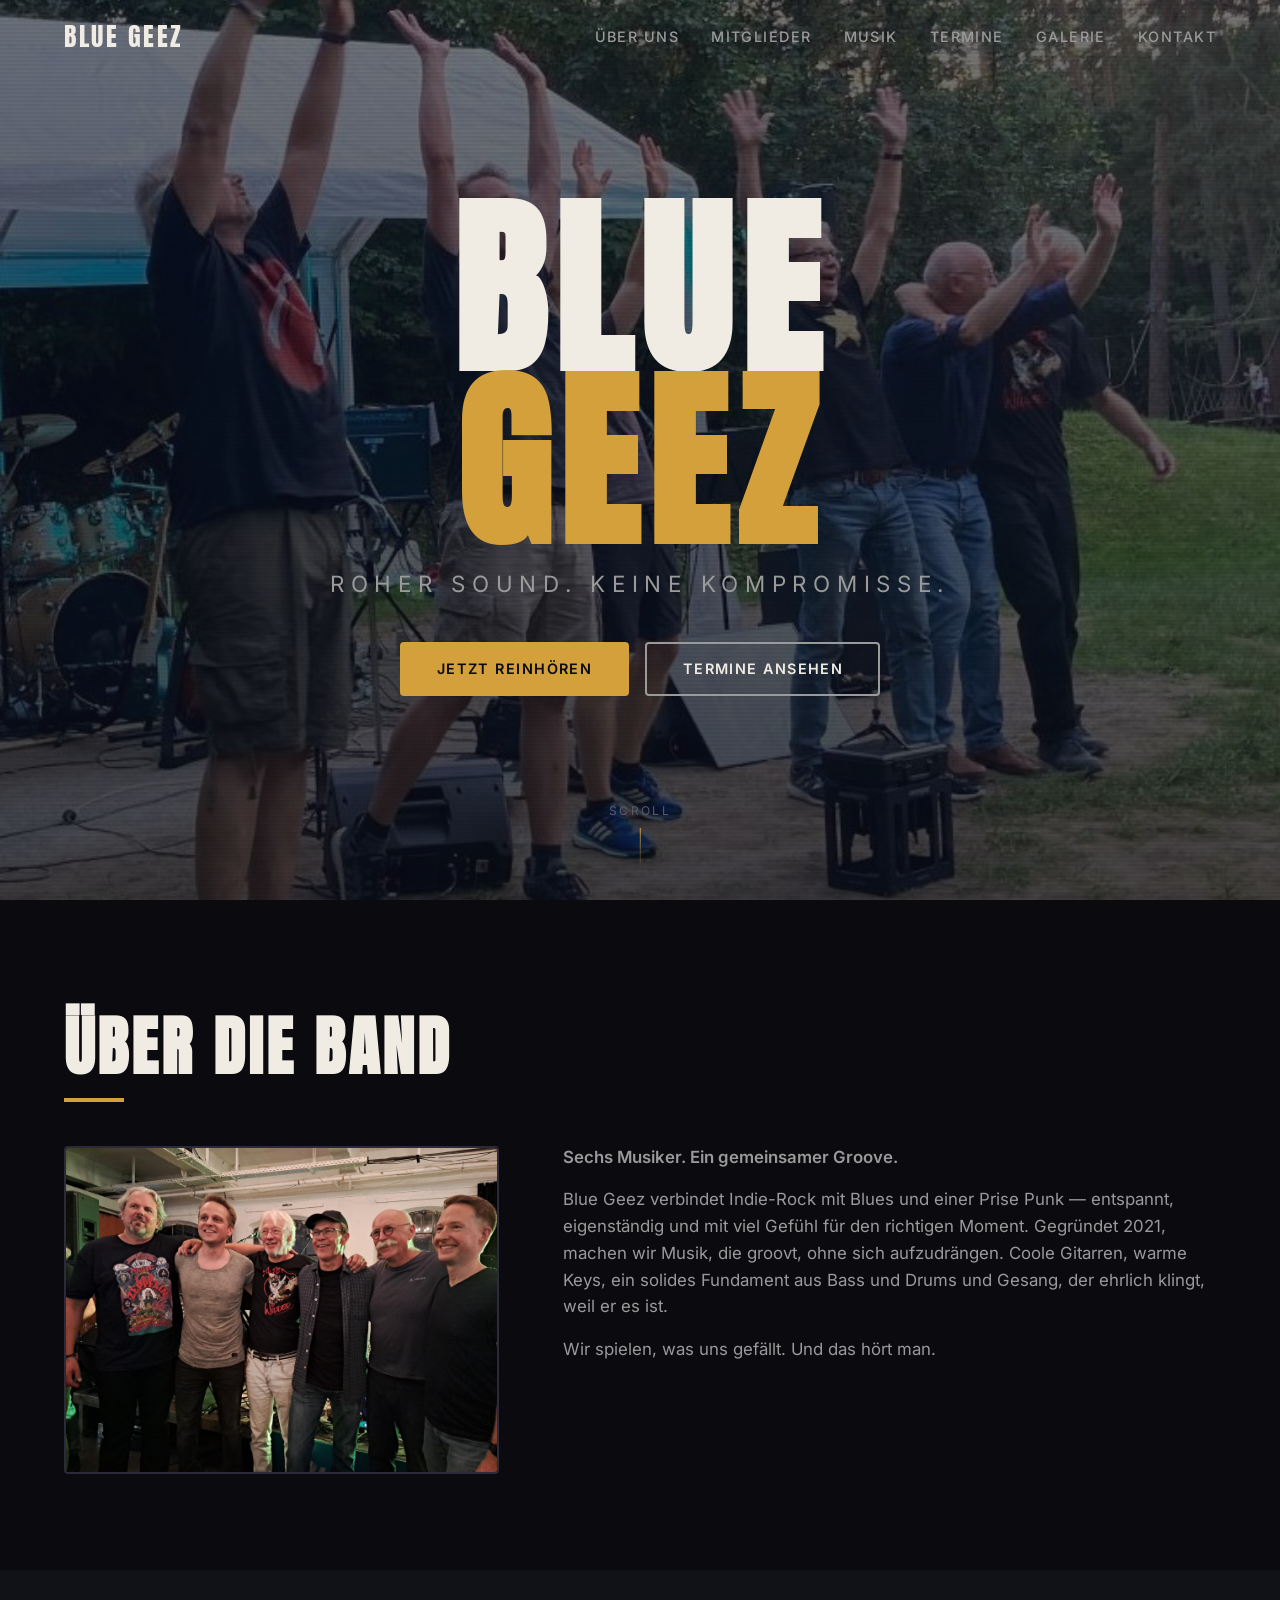
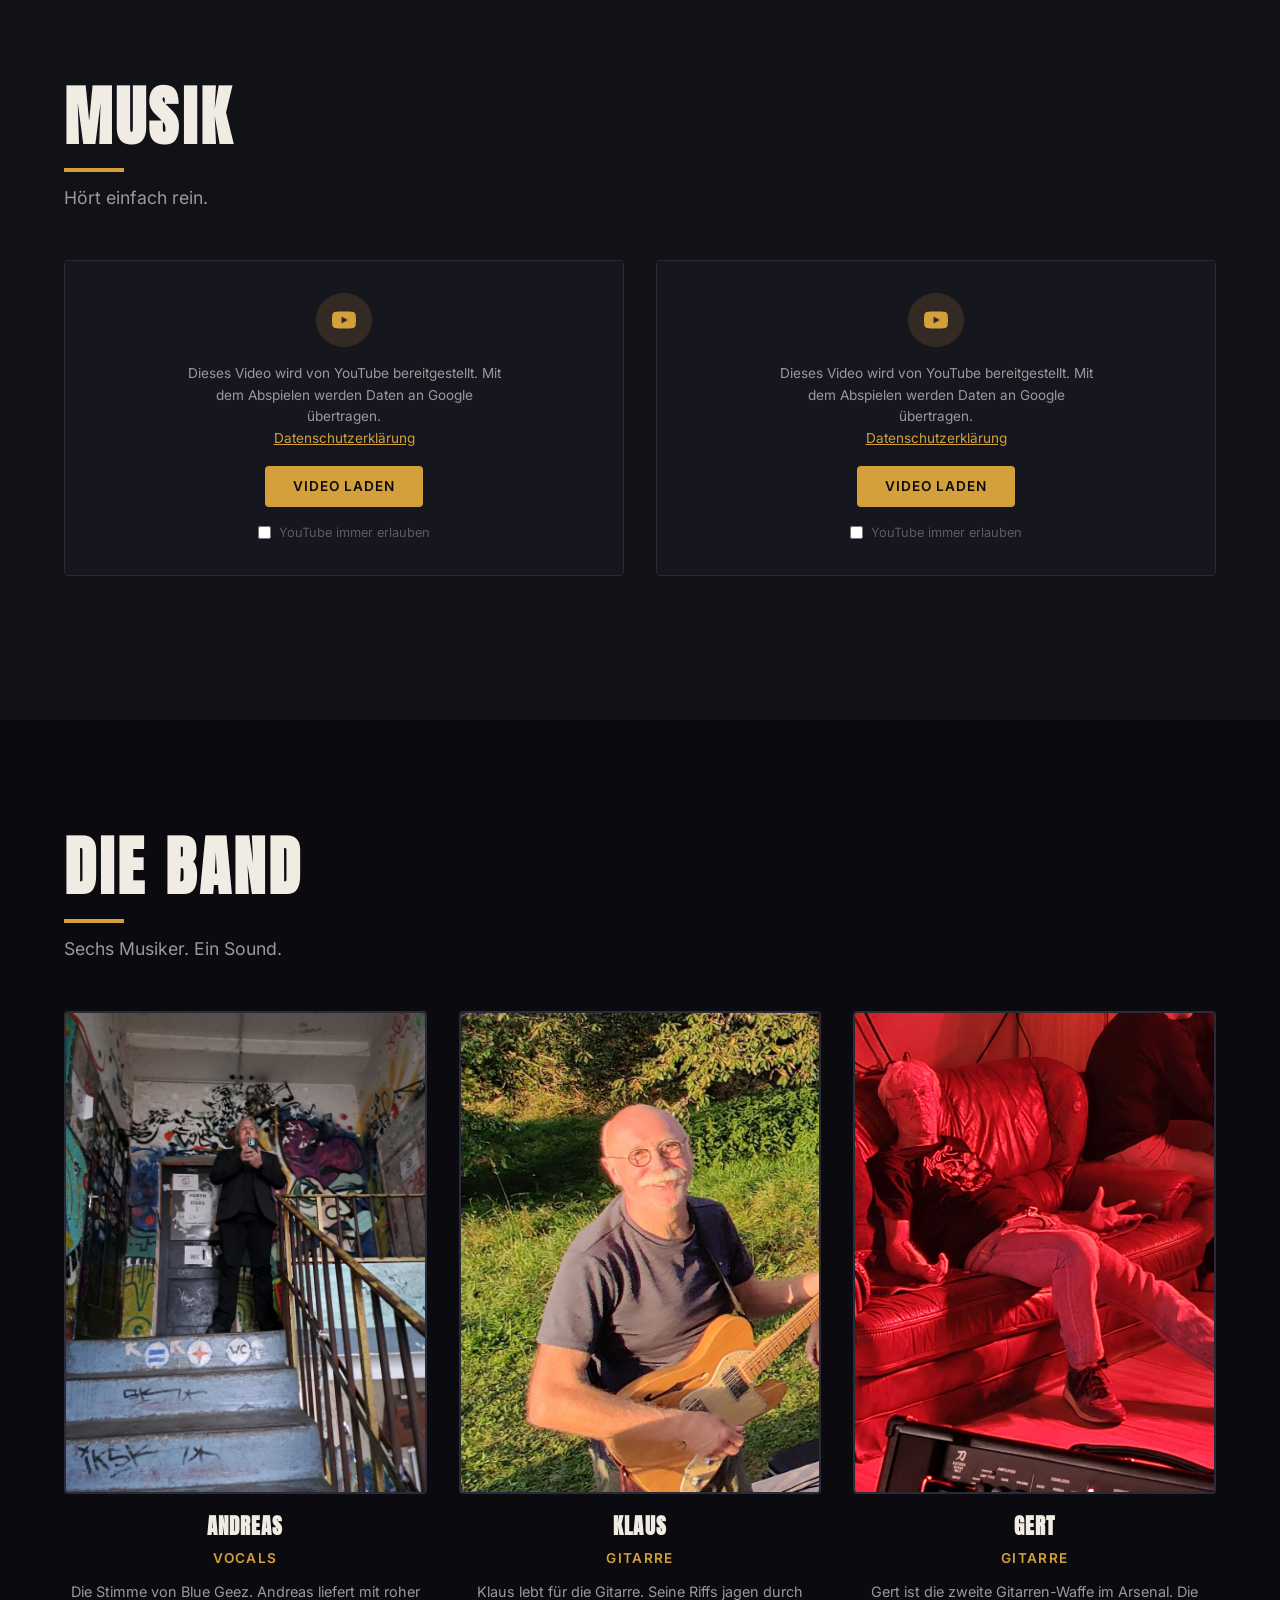
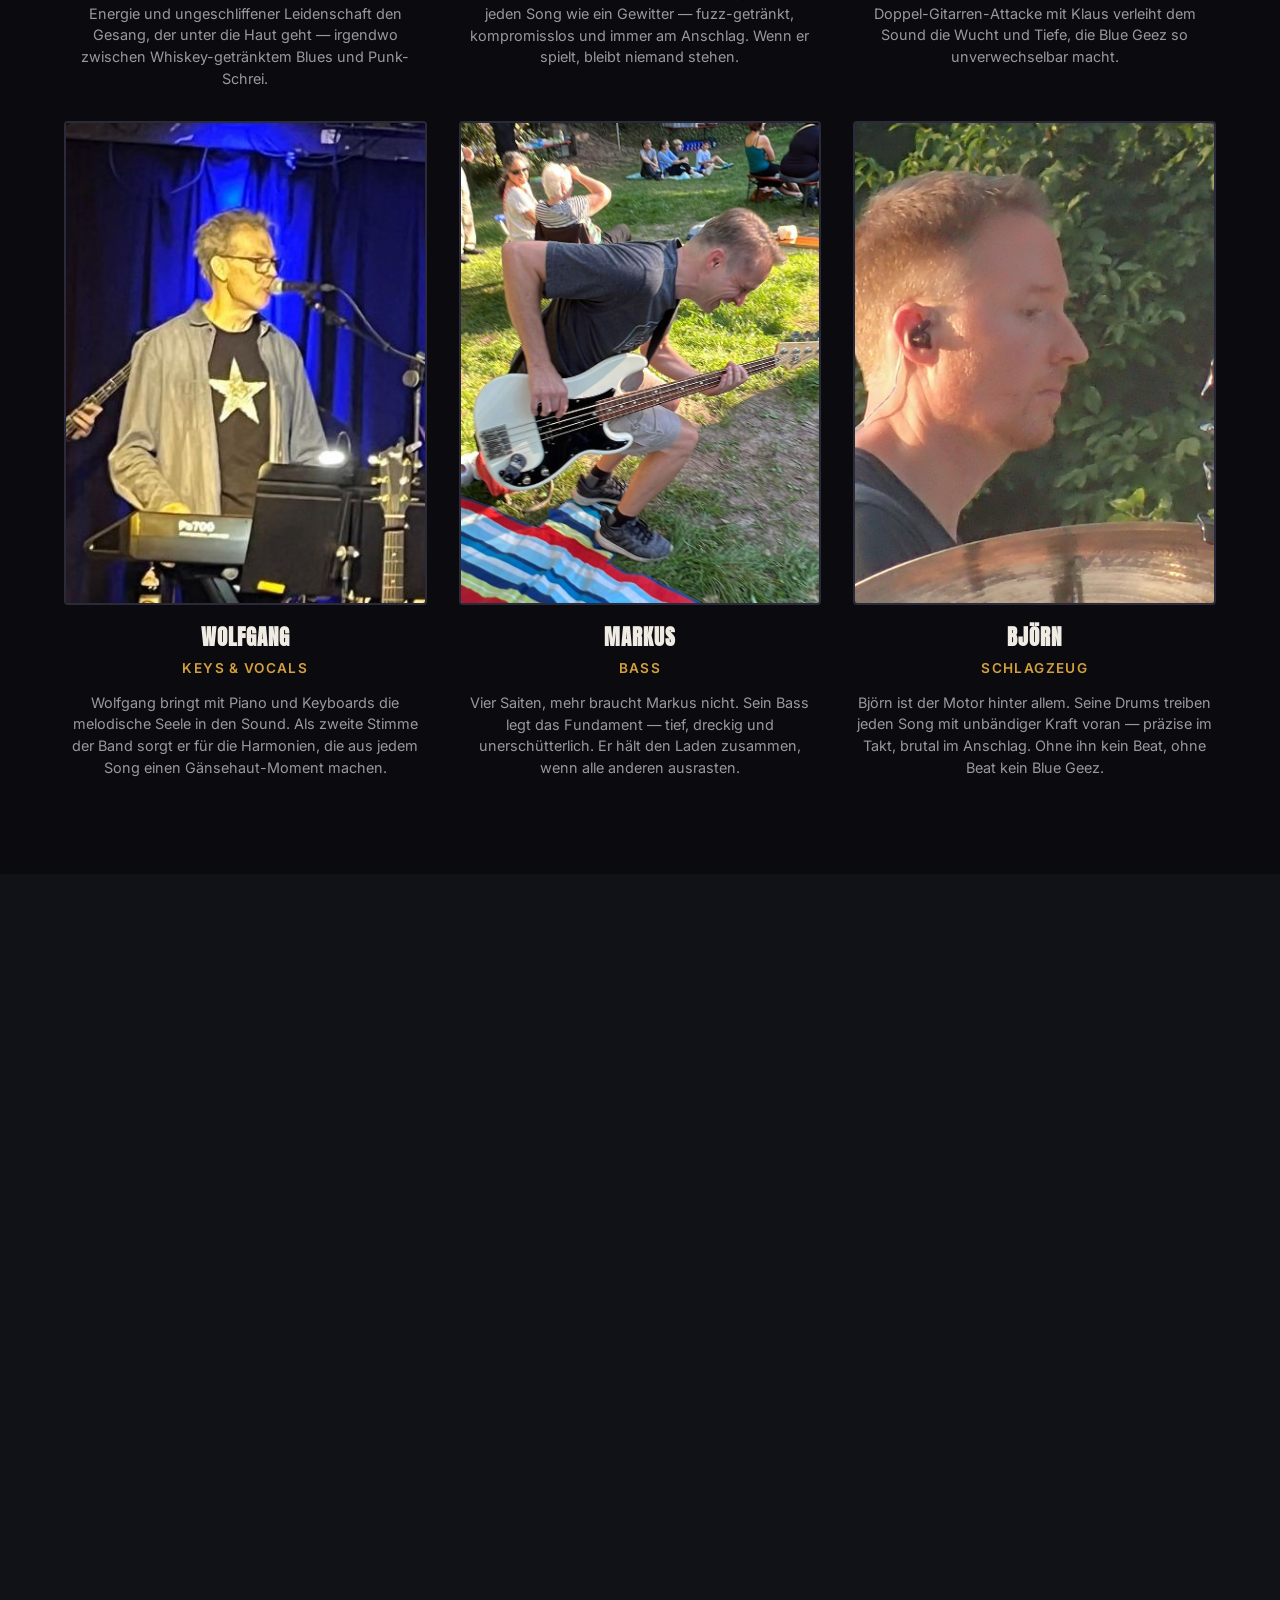
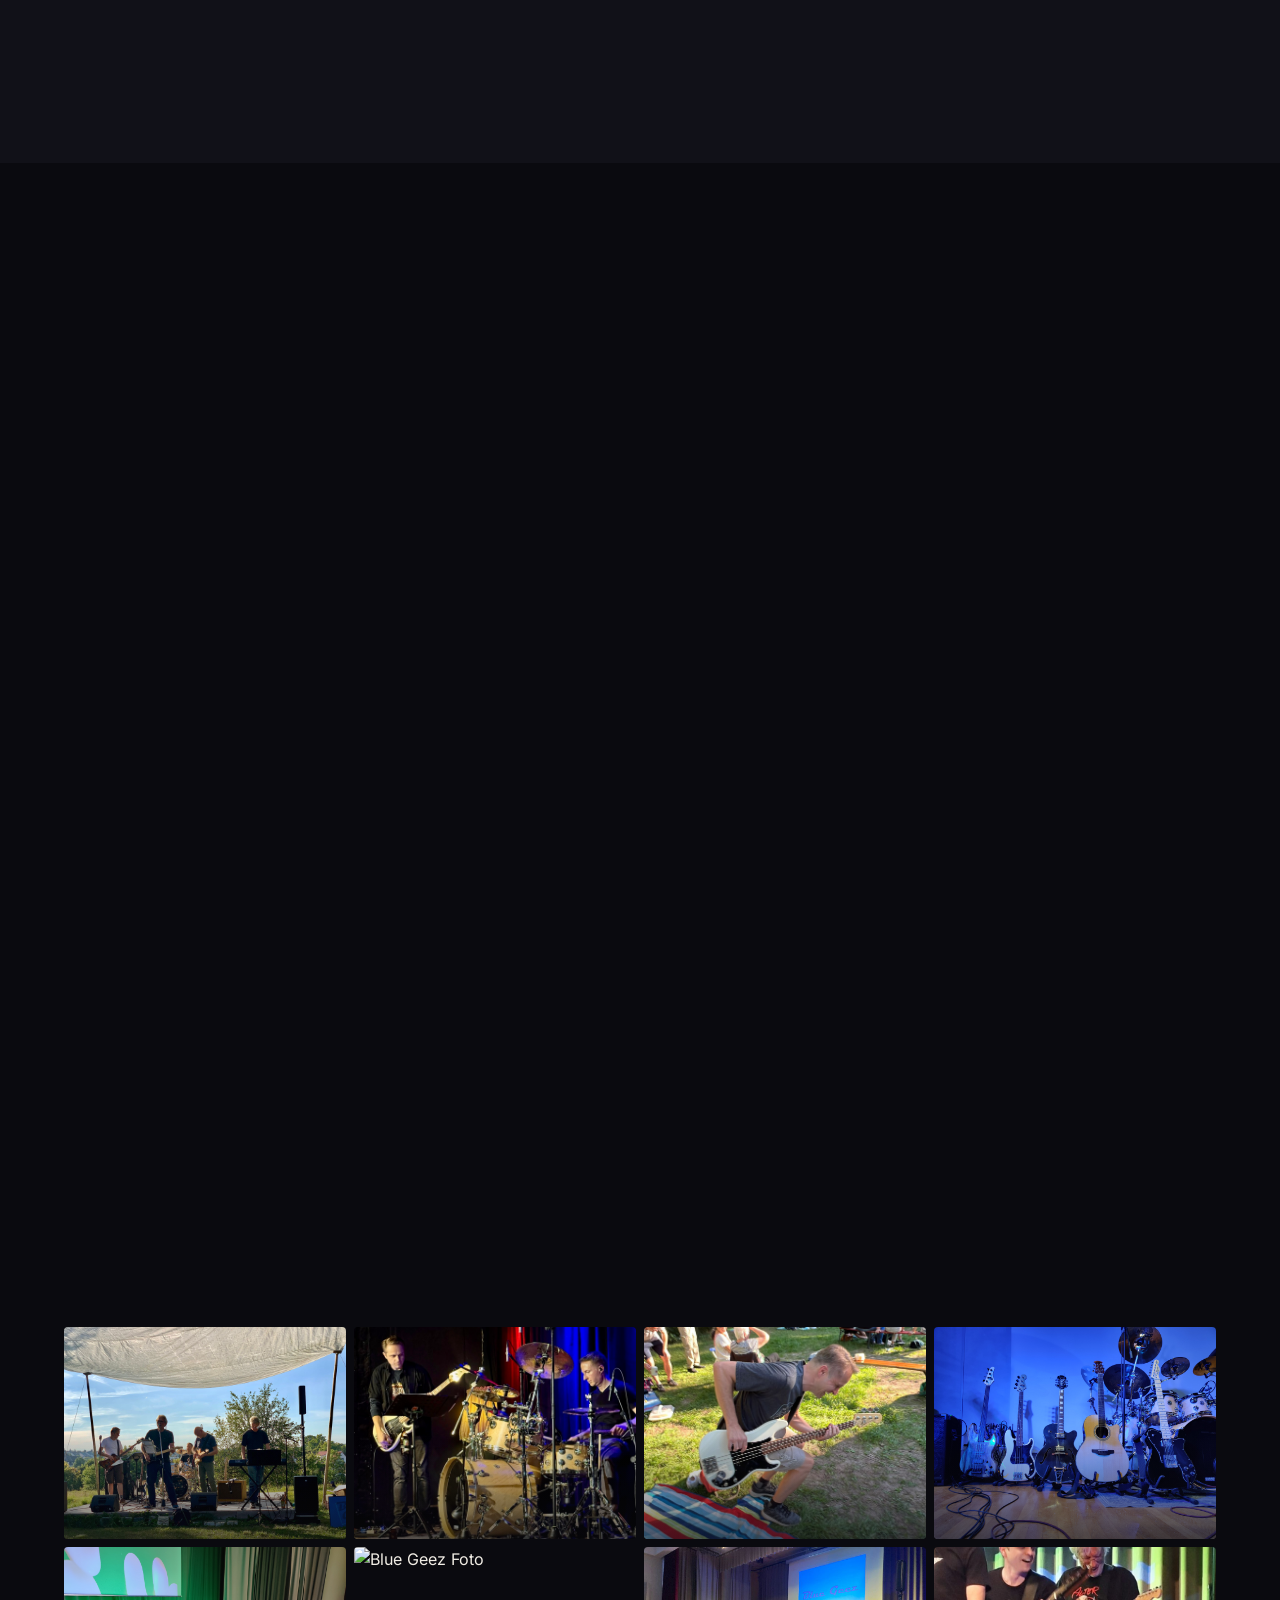
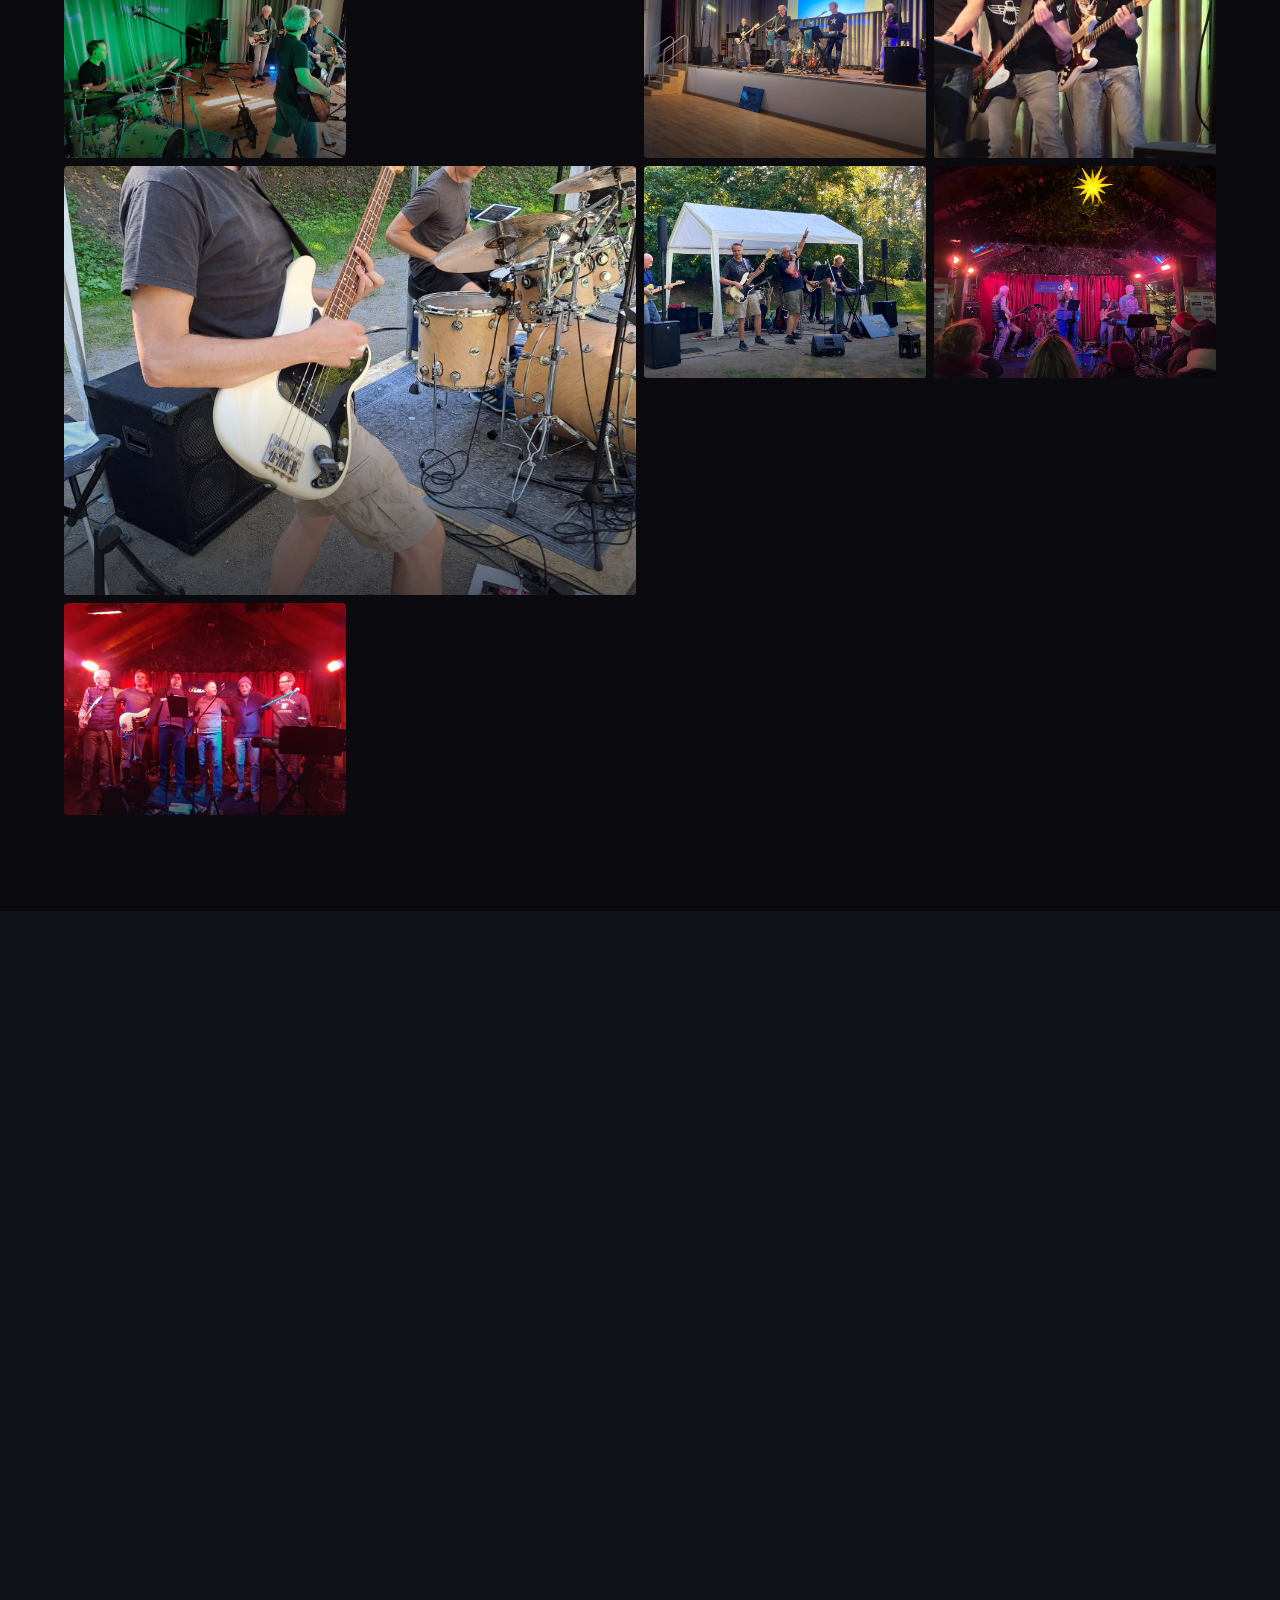
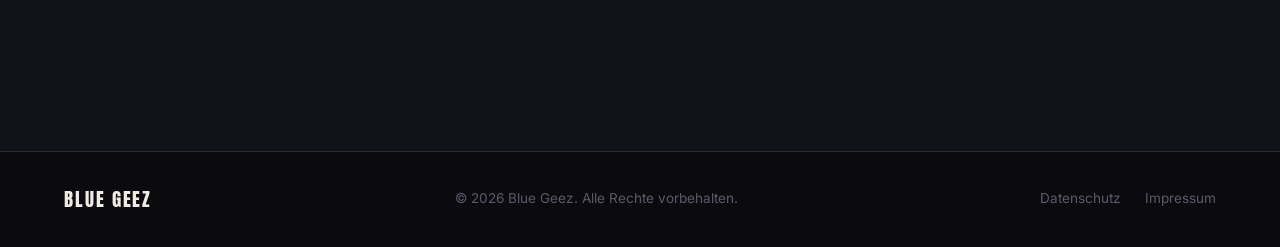
==== commit 725a117c: "Update index.html" ====
--- a/index.html
+++ b/index.html
@@ -300,7 +300,7 @@
       <p class="section-subtitle">Booking, Presse oder einfach mal Hallo sagen.</p>
       <div class="contact-grid">
         <form class="contact-form" id="contactForm" action="https://formspree.io/f/DEINE_FORM_ID" method="POST">
-          <input type="hidden" name="_subject" value="Neue Anfrage über bluegeez.com">
+          <input type="hidden" name="_subject" value="Neue Anfrage über Blue Geez">
           <input type="text" name="_gotcha" style="display:none">
           <div class="form-group">
             <label for="name">Name</label>
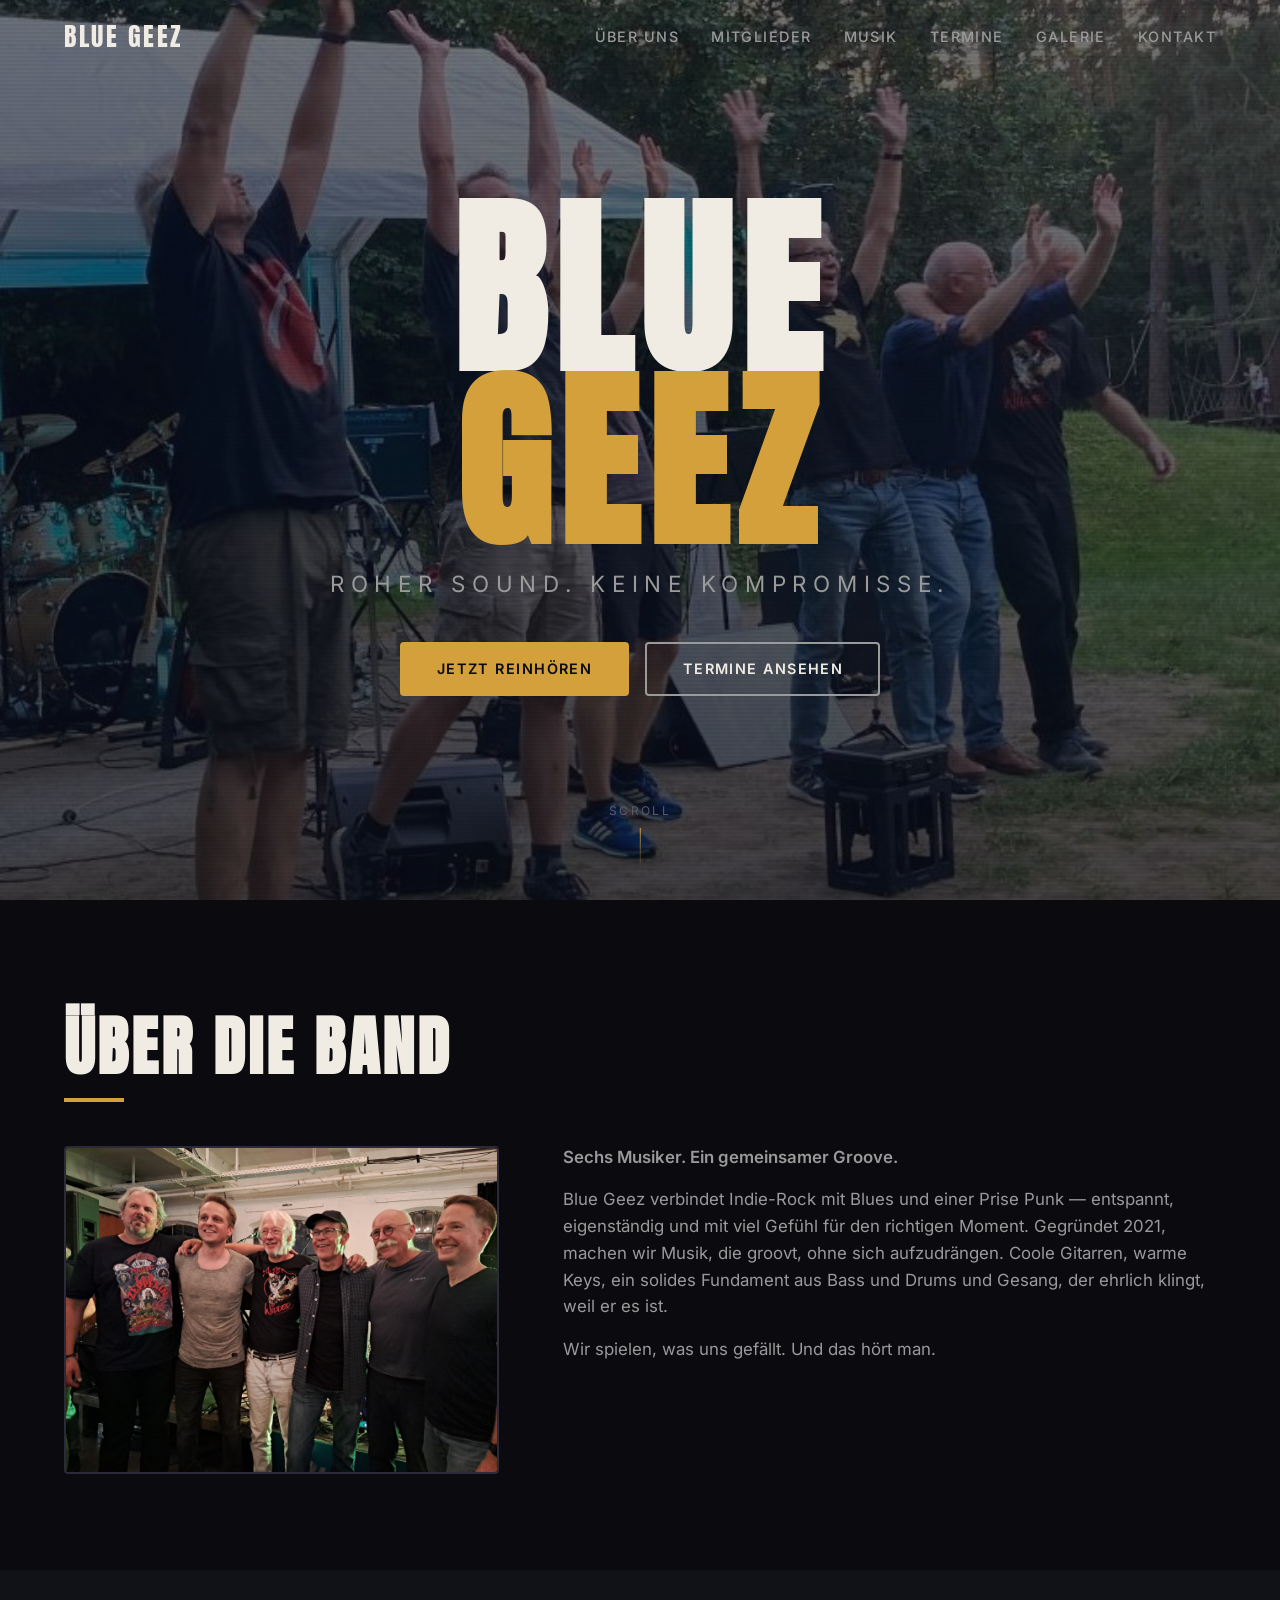
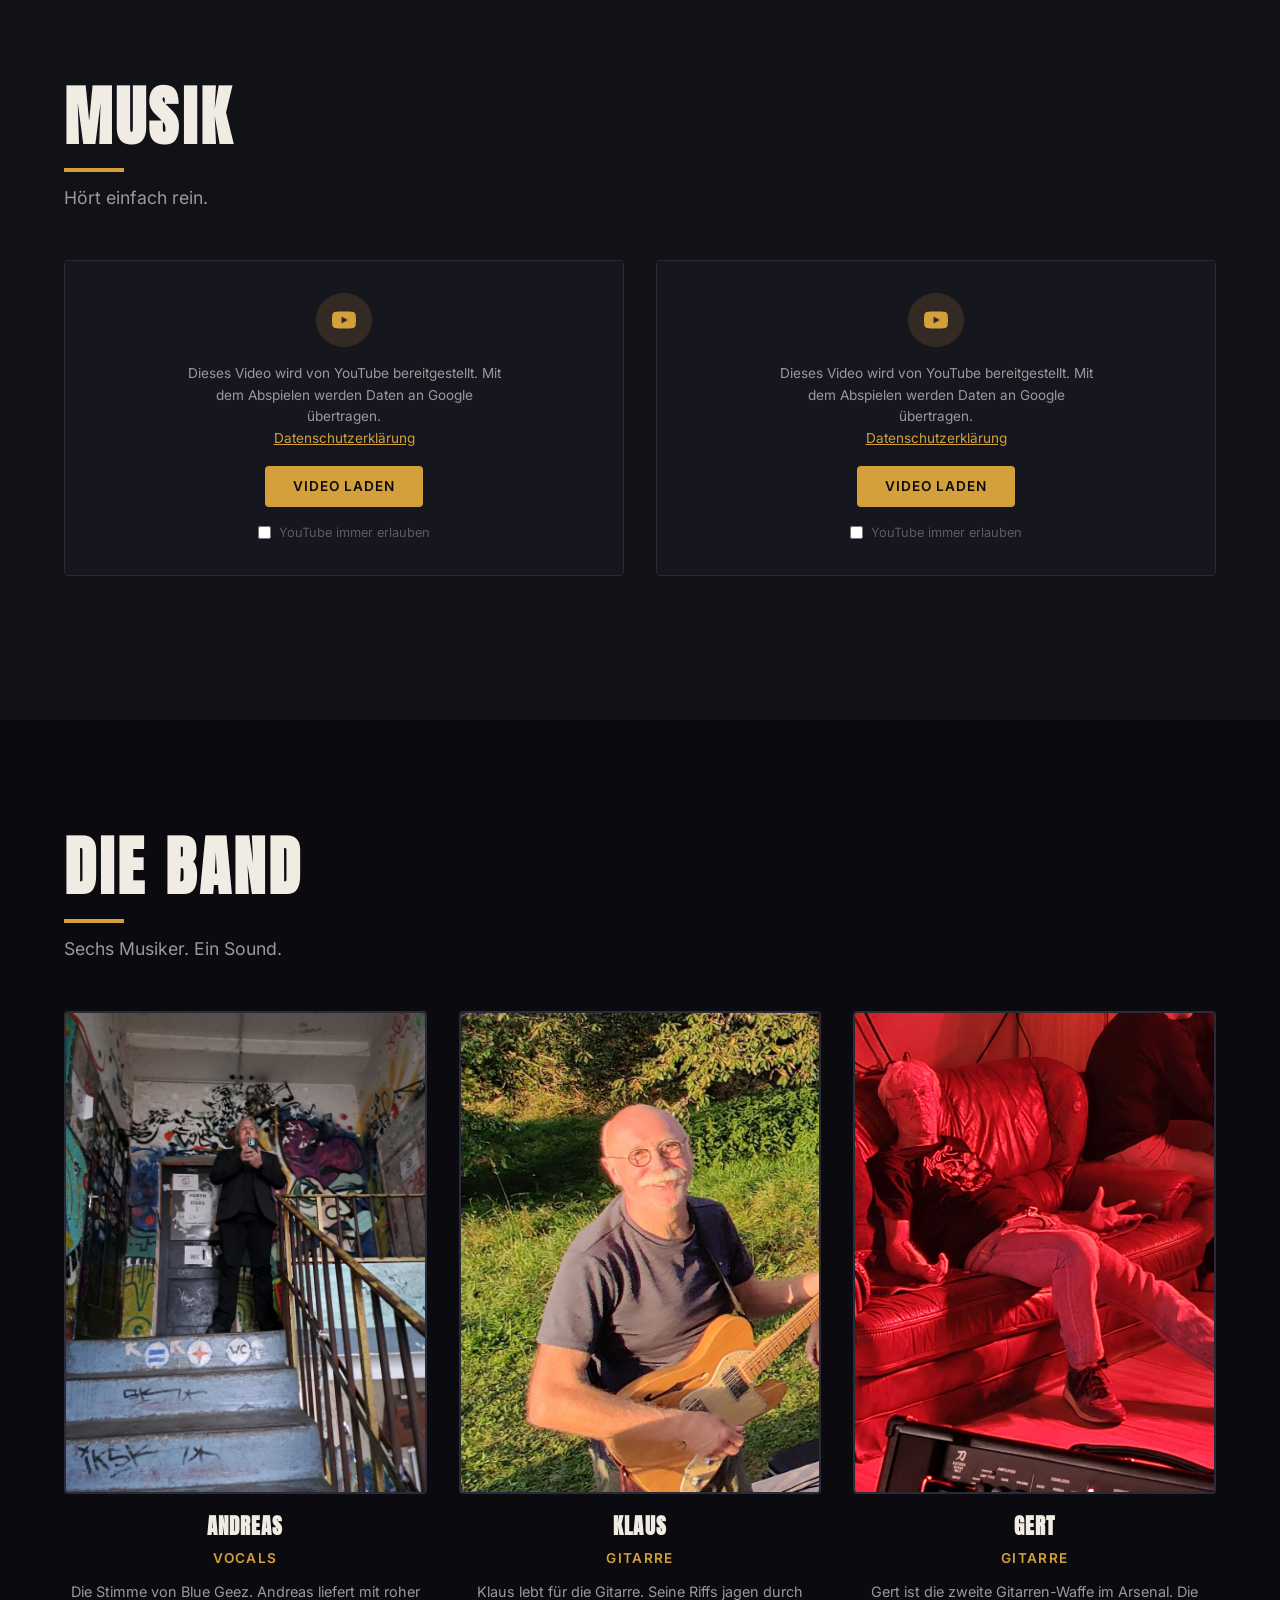
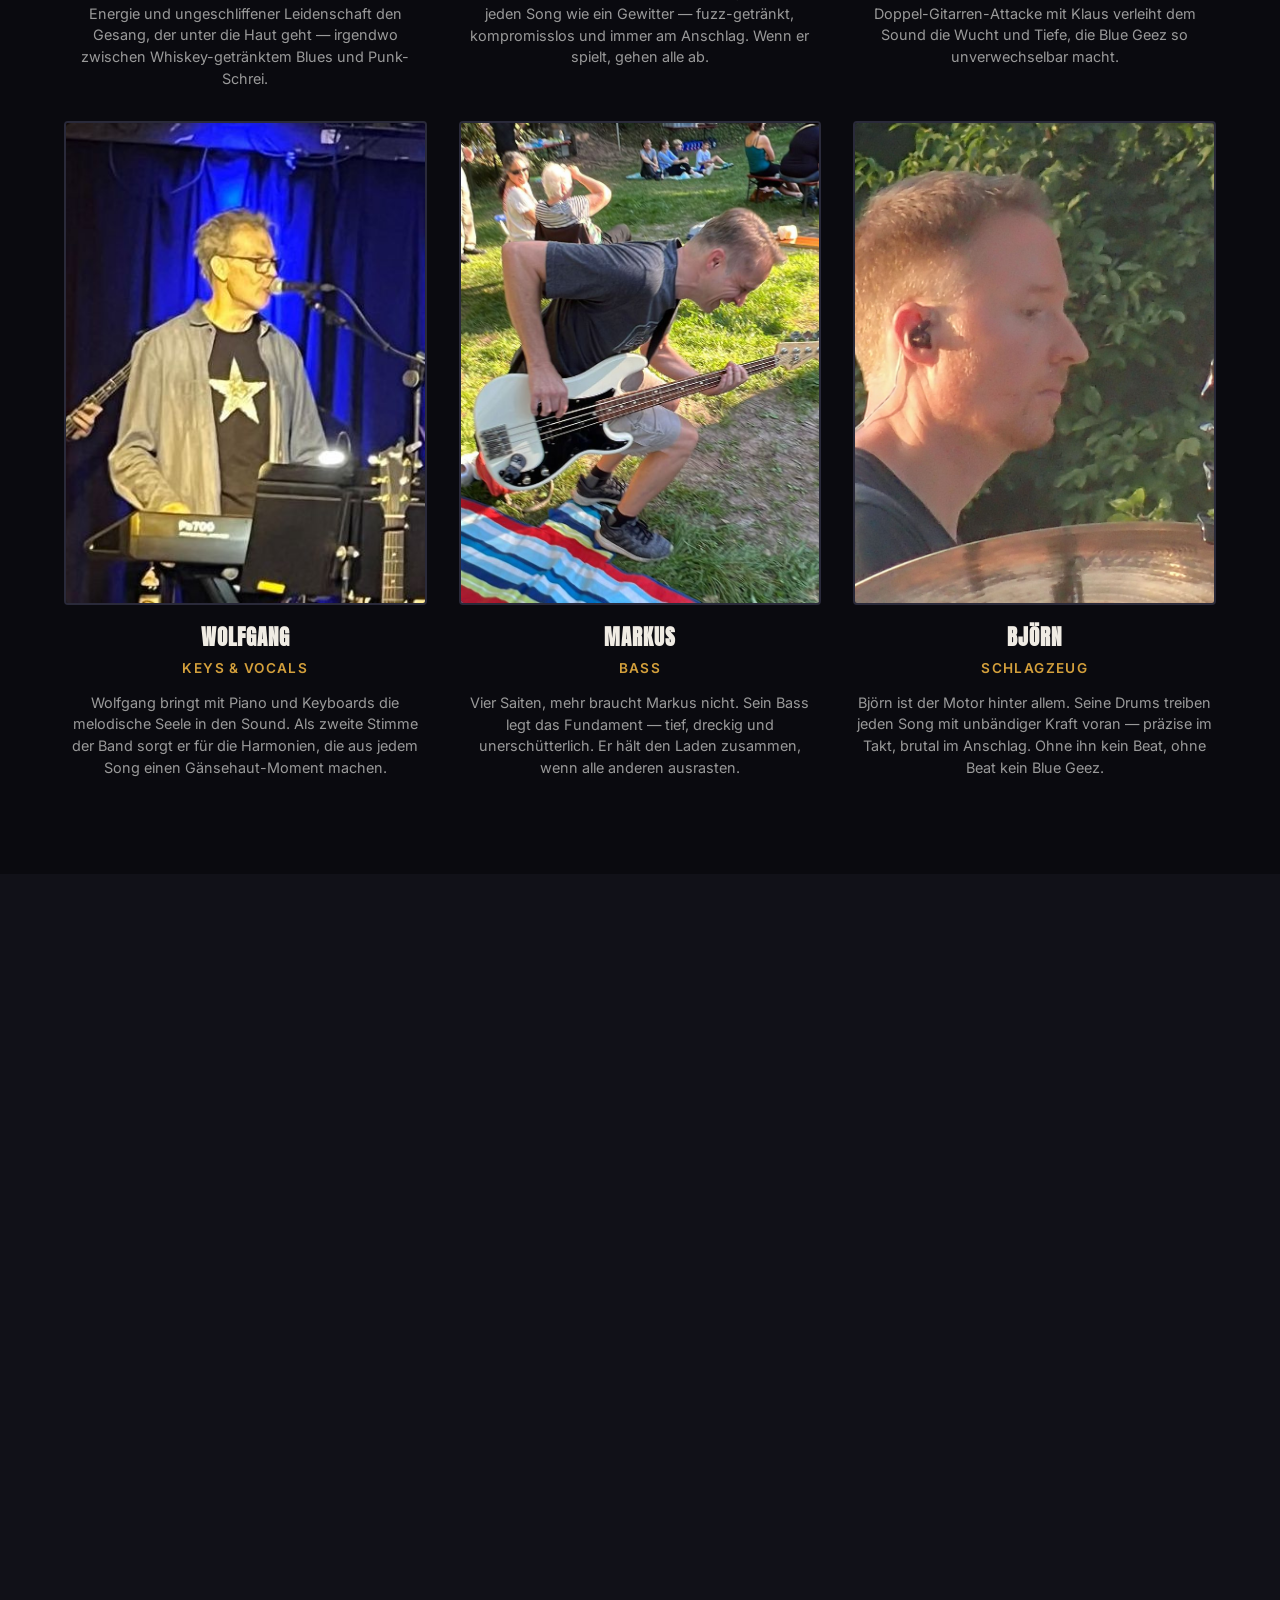
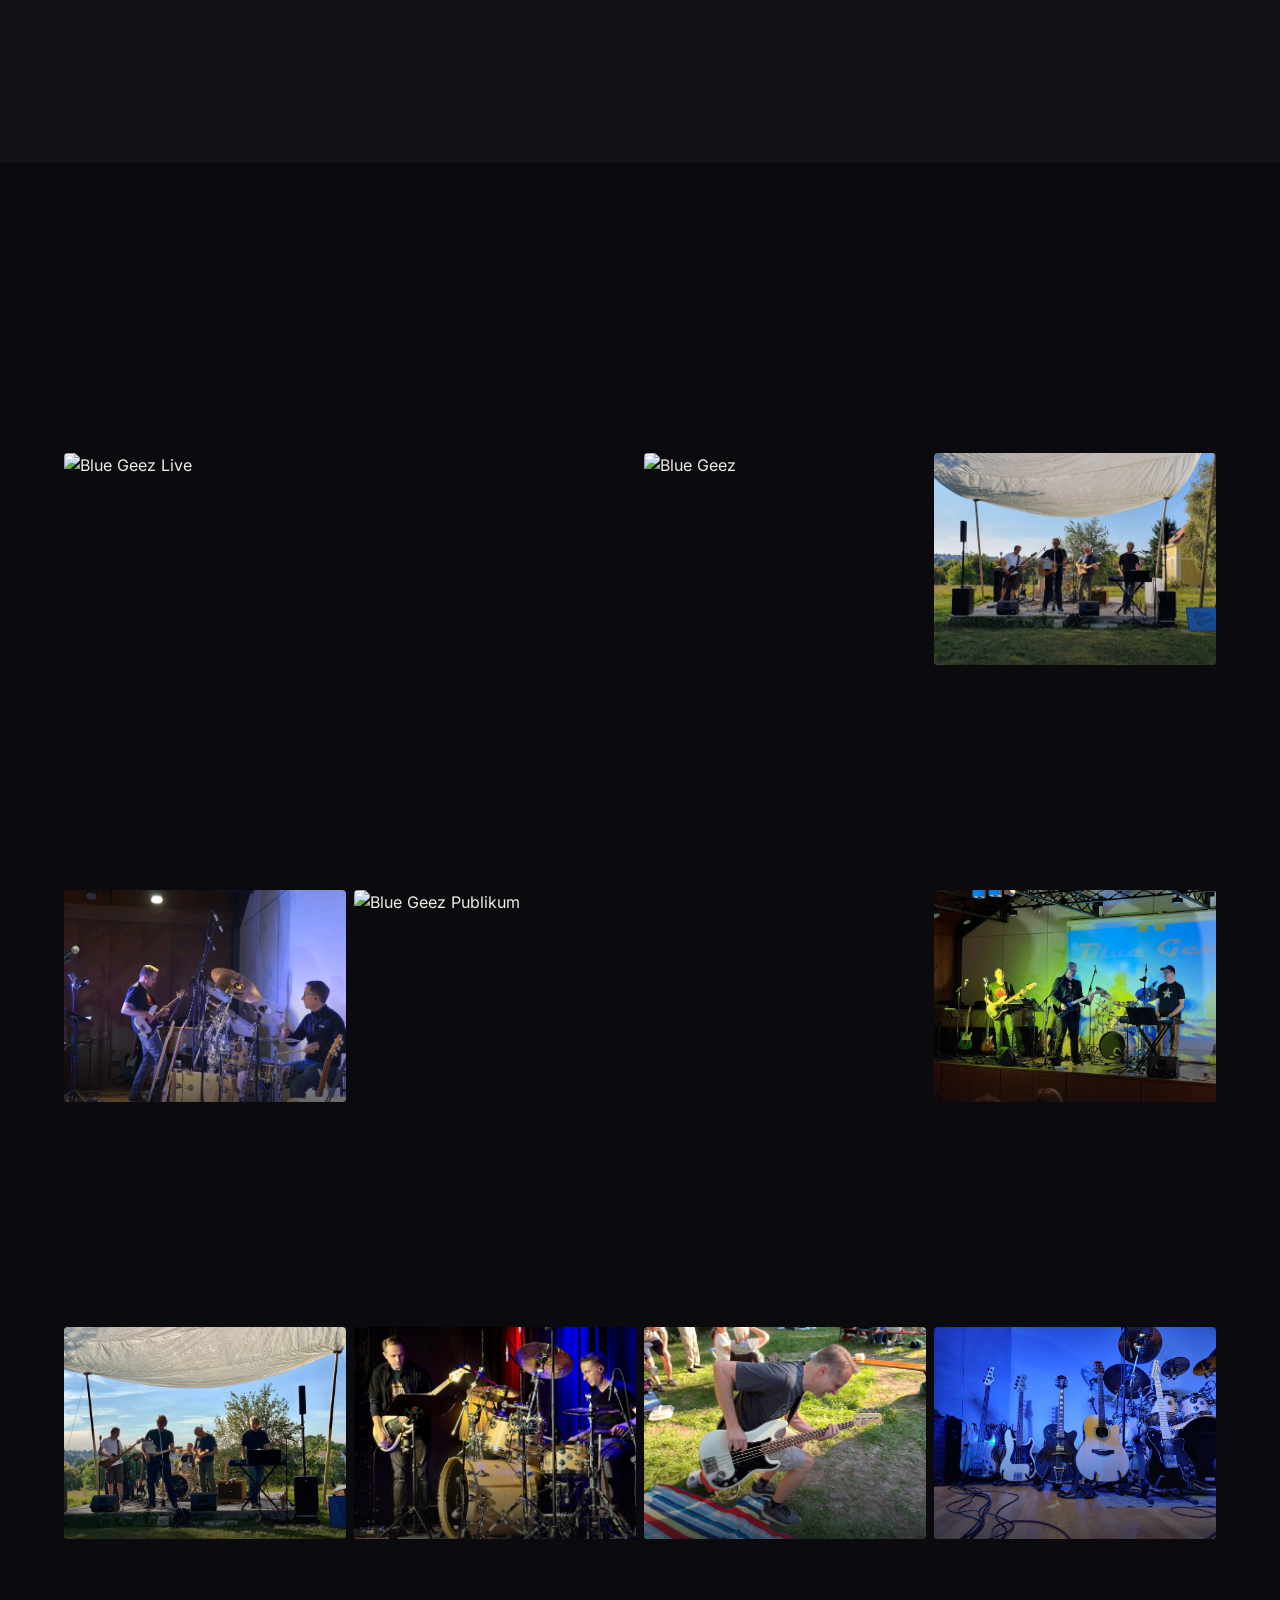
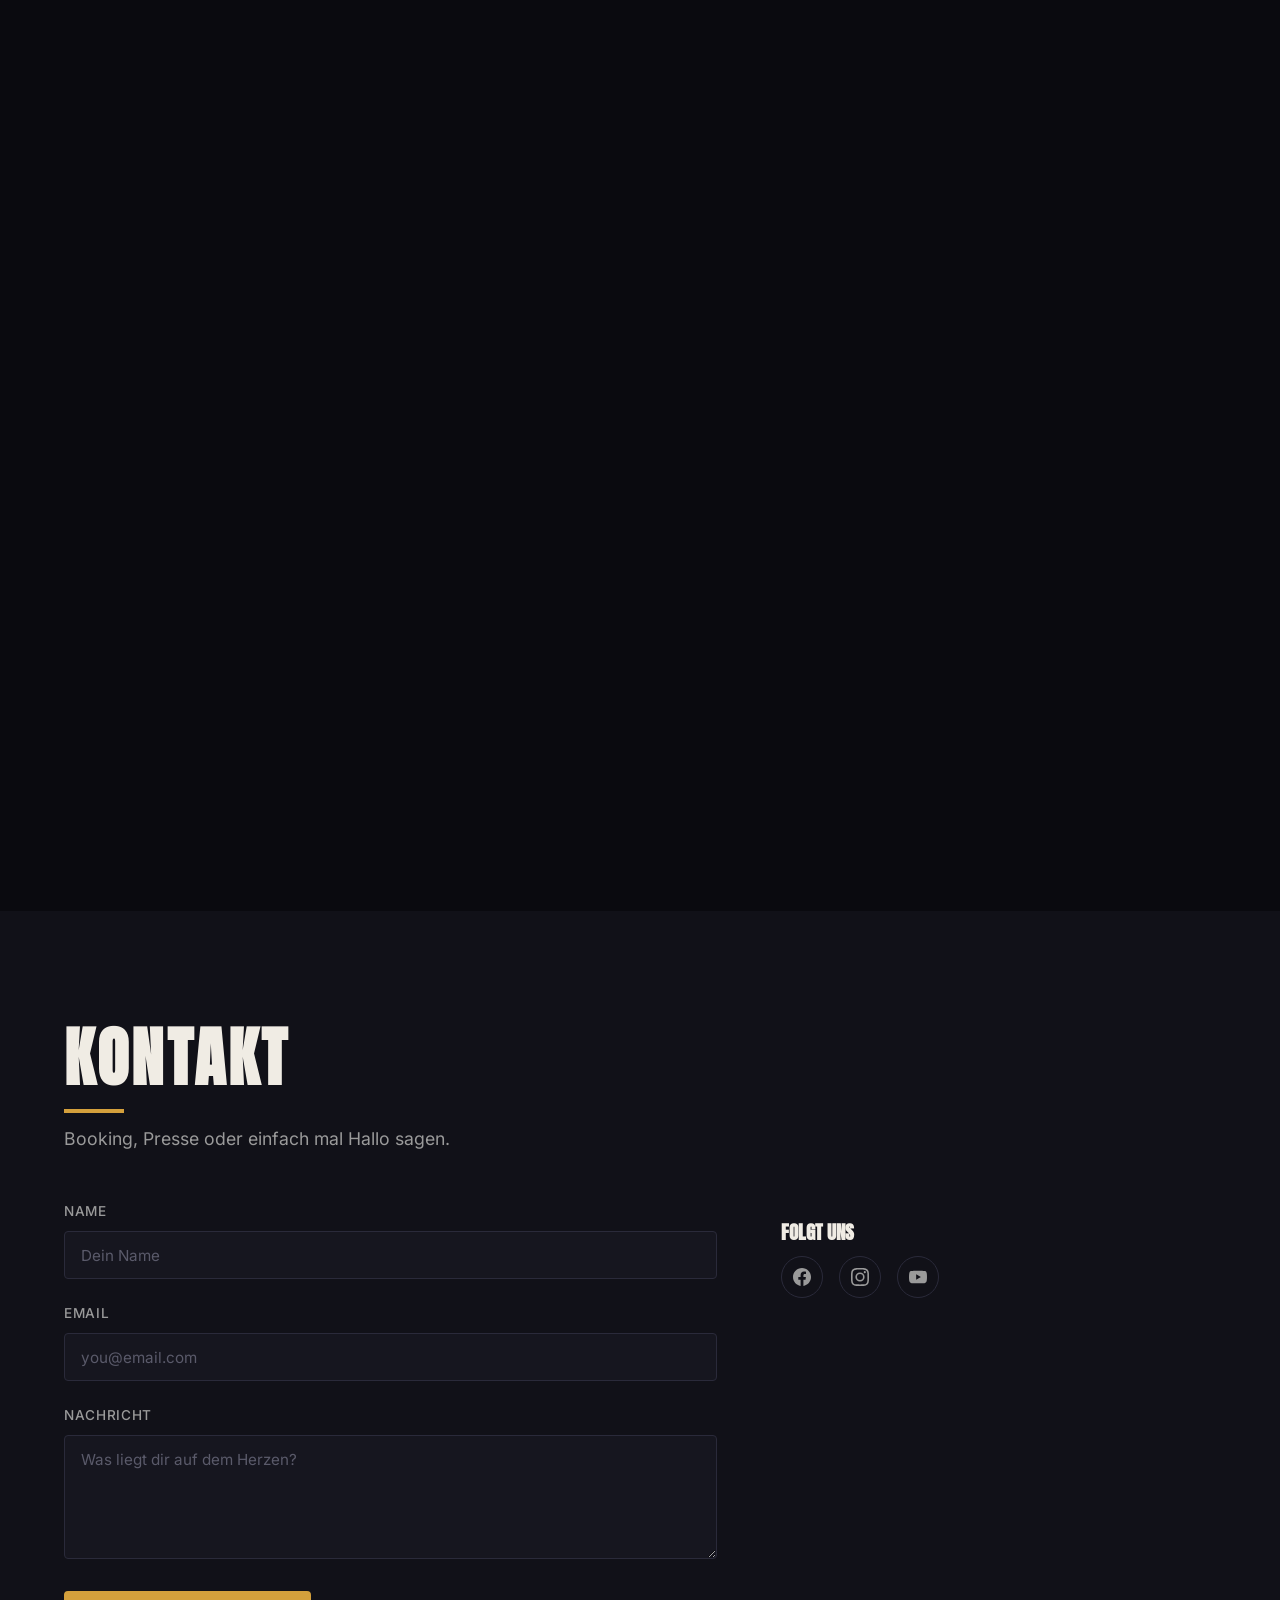
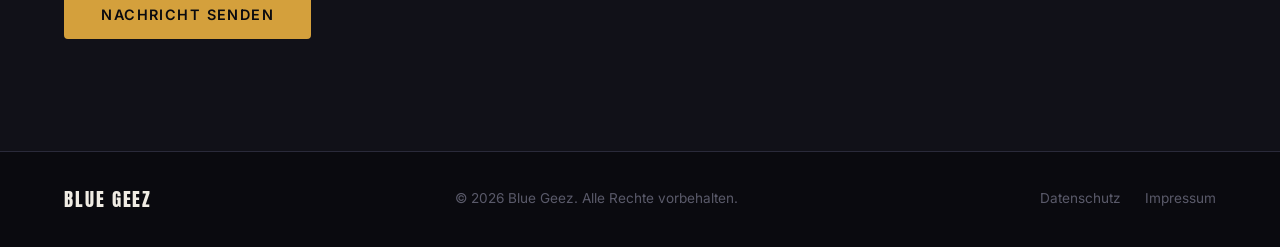
==== commit 4486560d: "Update index.html" ====
--- a/index.html
+++ b/index.html
@@ -125,7 +125,7 @@
           </div>
           <h3 class="member-name">Klaus</h3>
           <p class="member-role">Gitarre</p>
-          <p class="member-desc">Klaus lebt für die Gitarre. Seine Riffs jagen durch jeden Song wie ein Gewitter — fuzz-getränkt, kompromisslos und immer am Anschlag. Wenn er spielt, bleibt niemand stehen.</p>
+          <p class="member-desc">Klaus lebt für die Gitarre. Seine Riffs jagen durch jeden Song wie ein Gewitter — fuzz-getränkt, kompromisslos und immer am Anschlag. Wenn er spielt, gehen alle ab.</p>
         </div>
         <div class="member-card">
           <div class="member-photo">
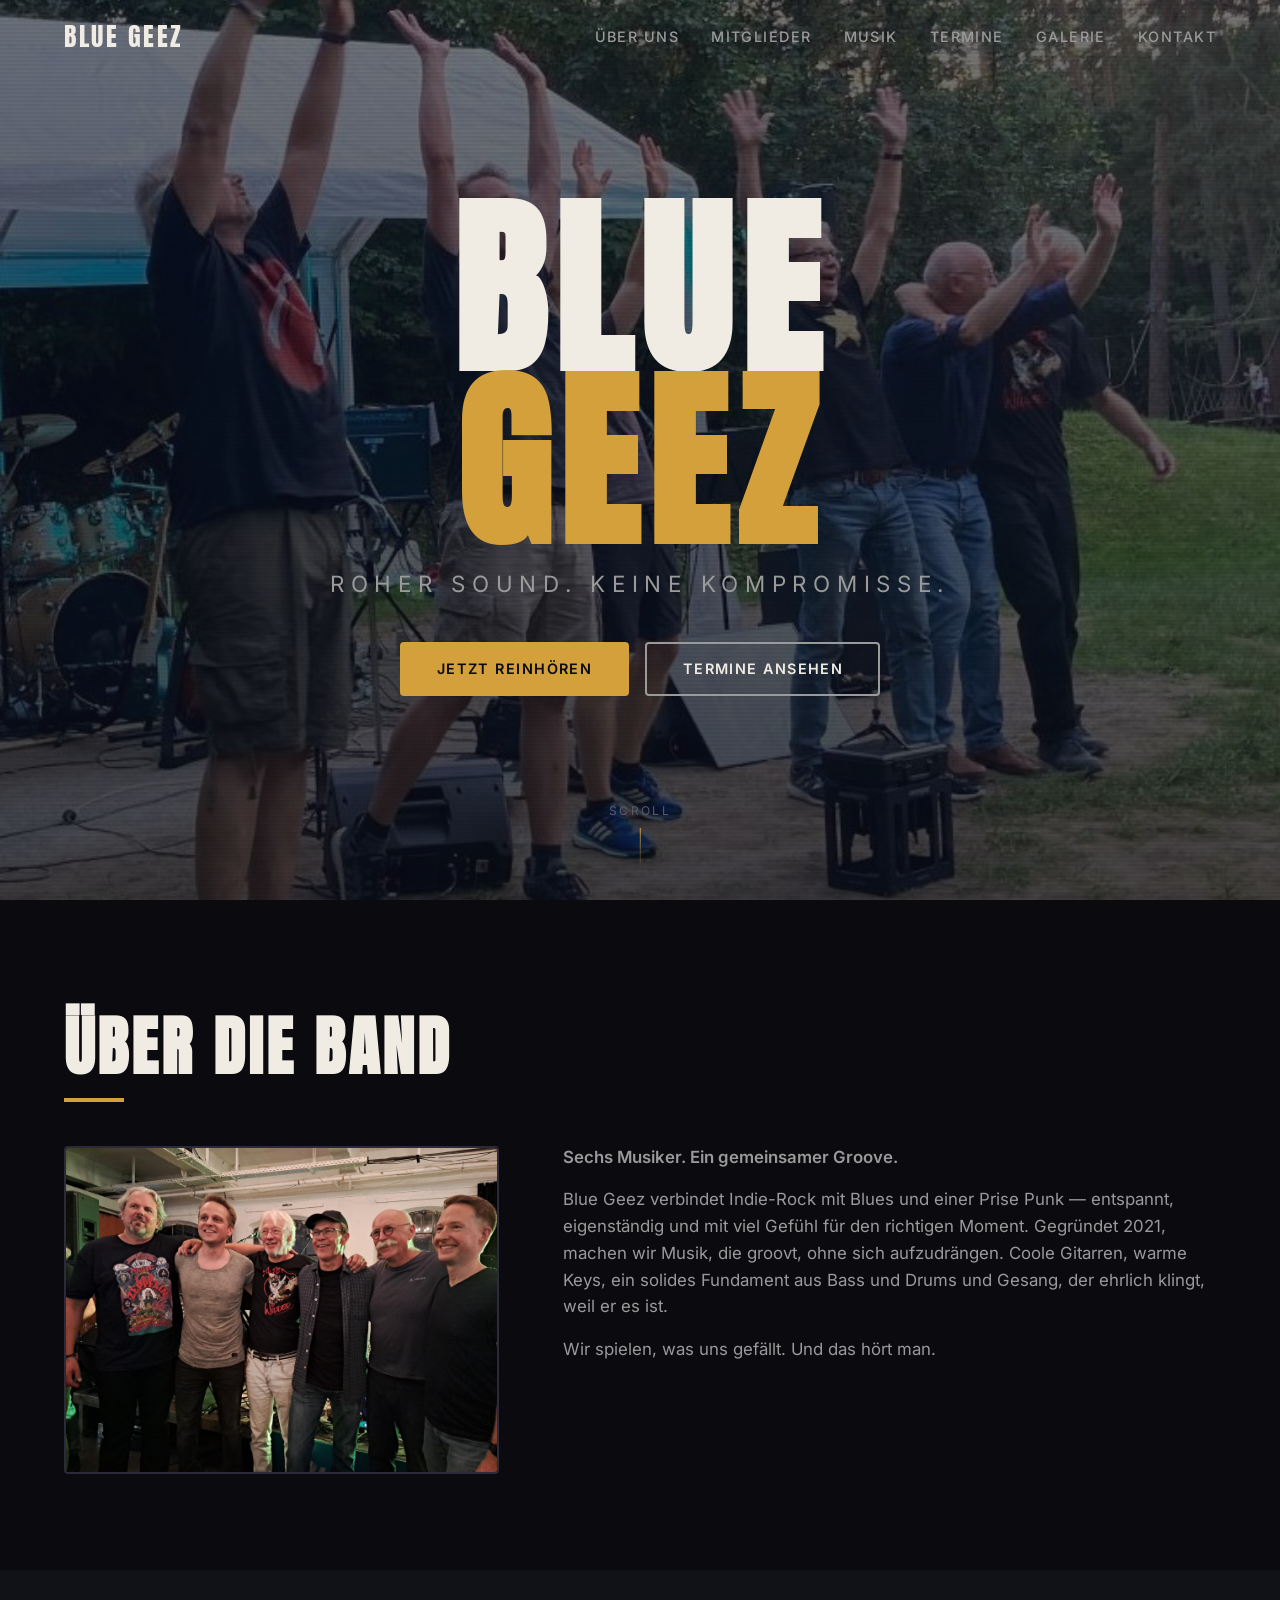
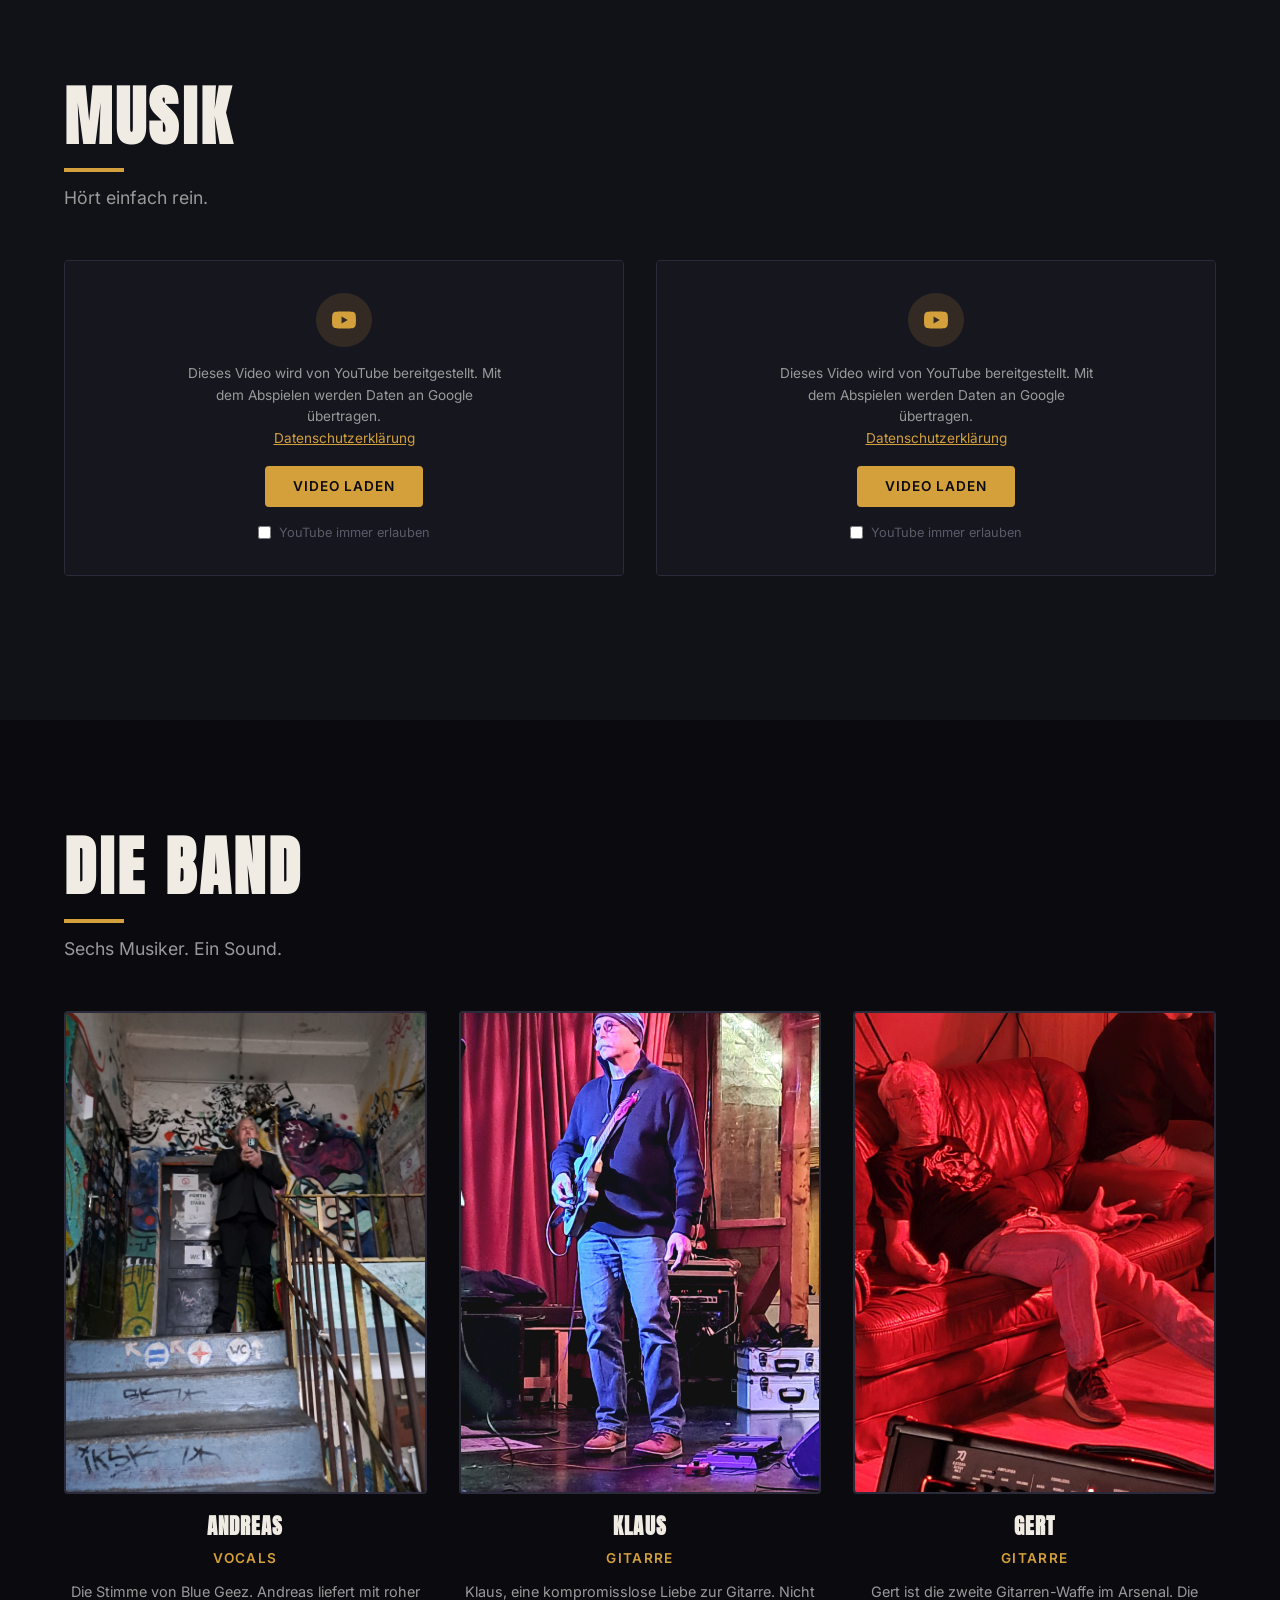
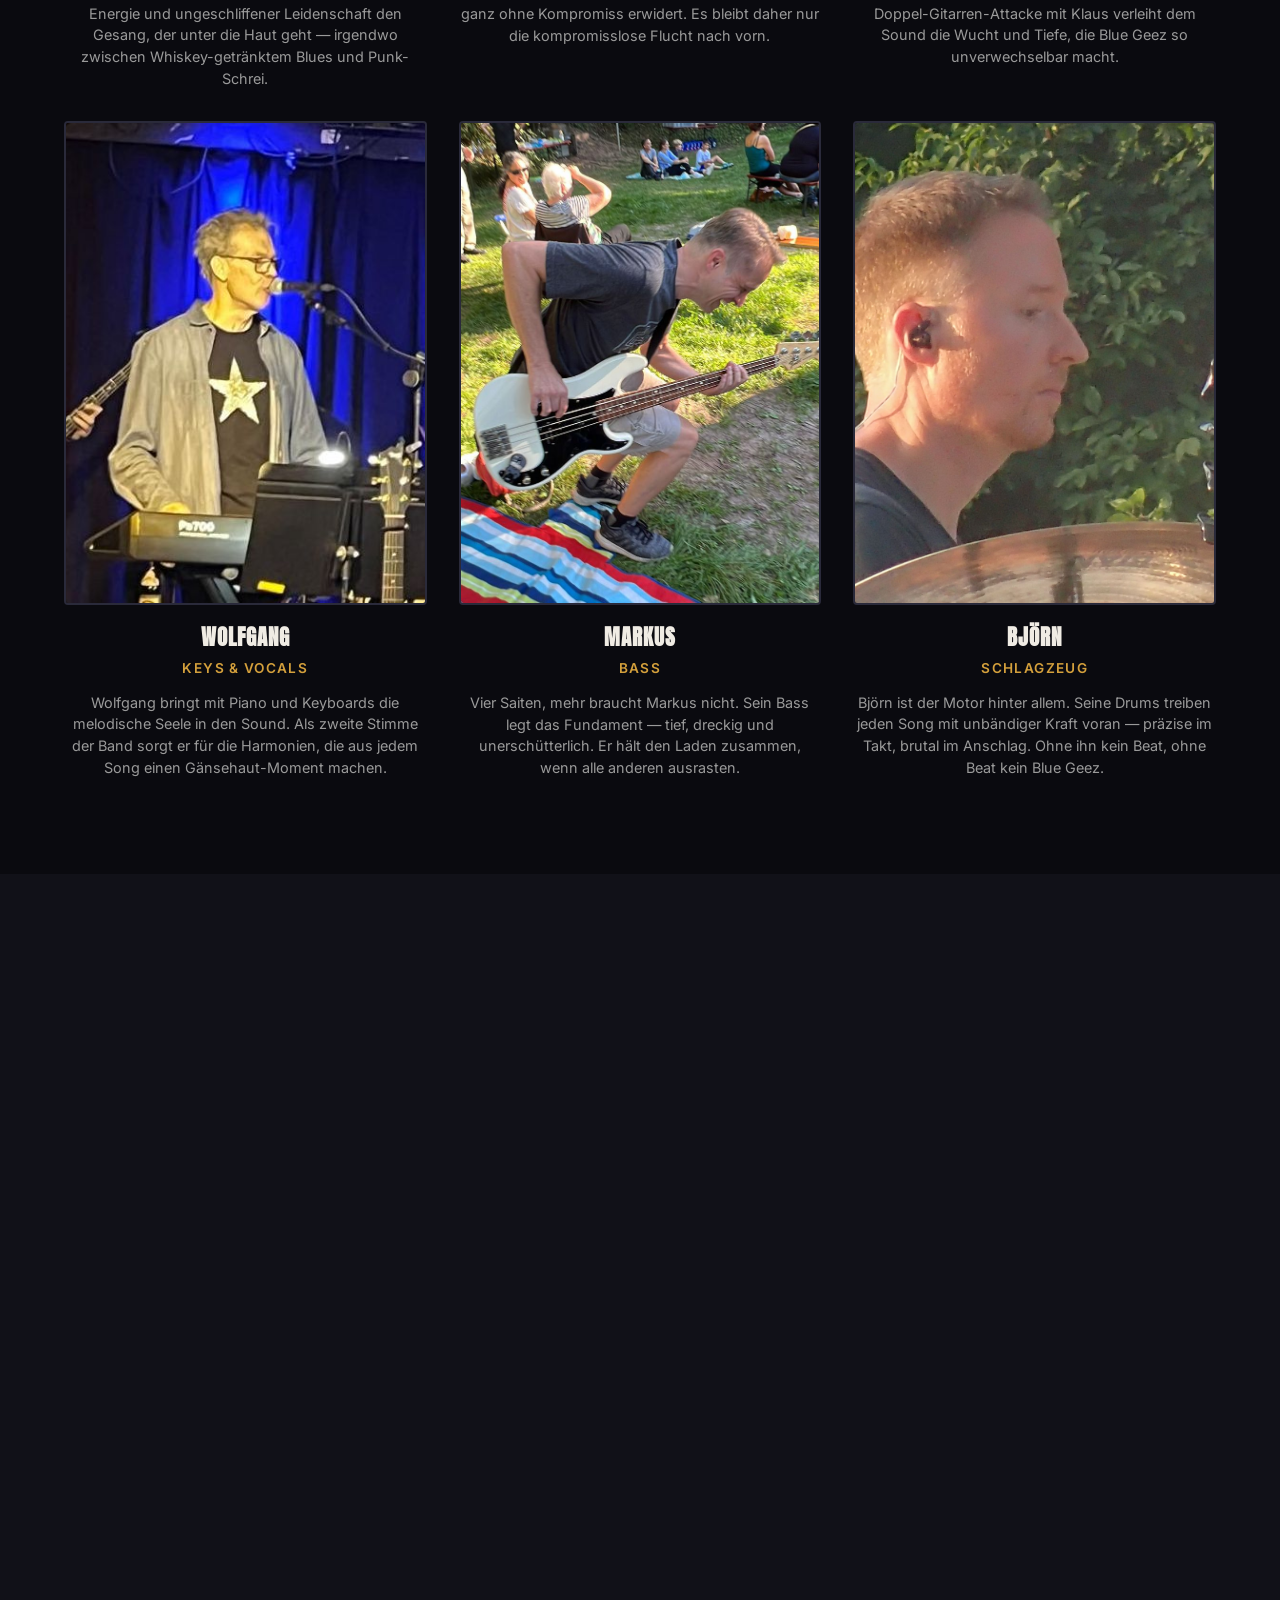
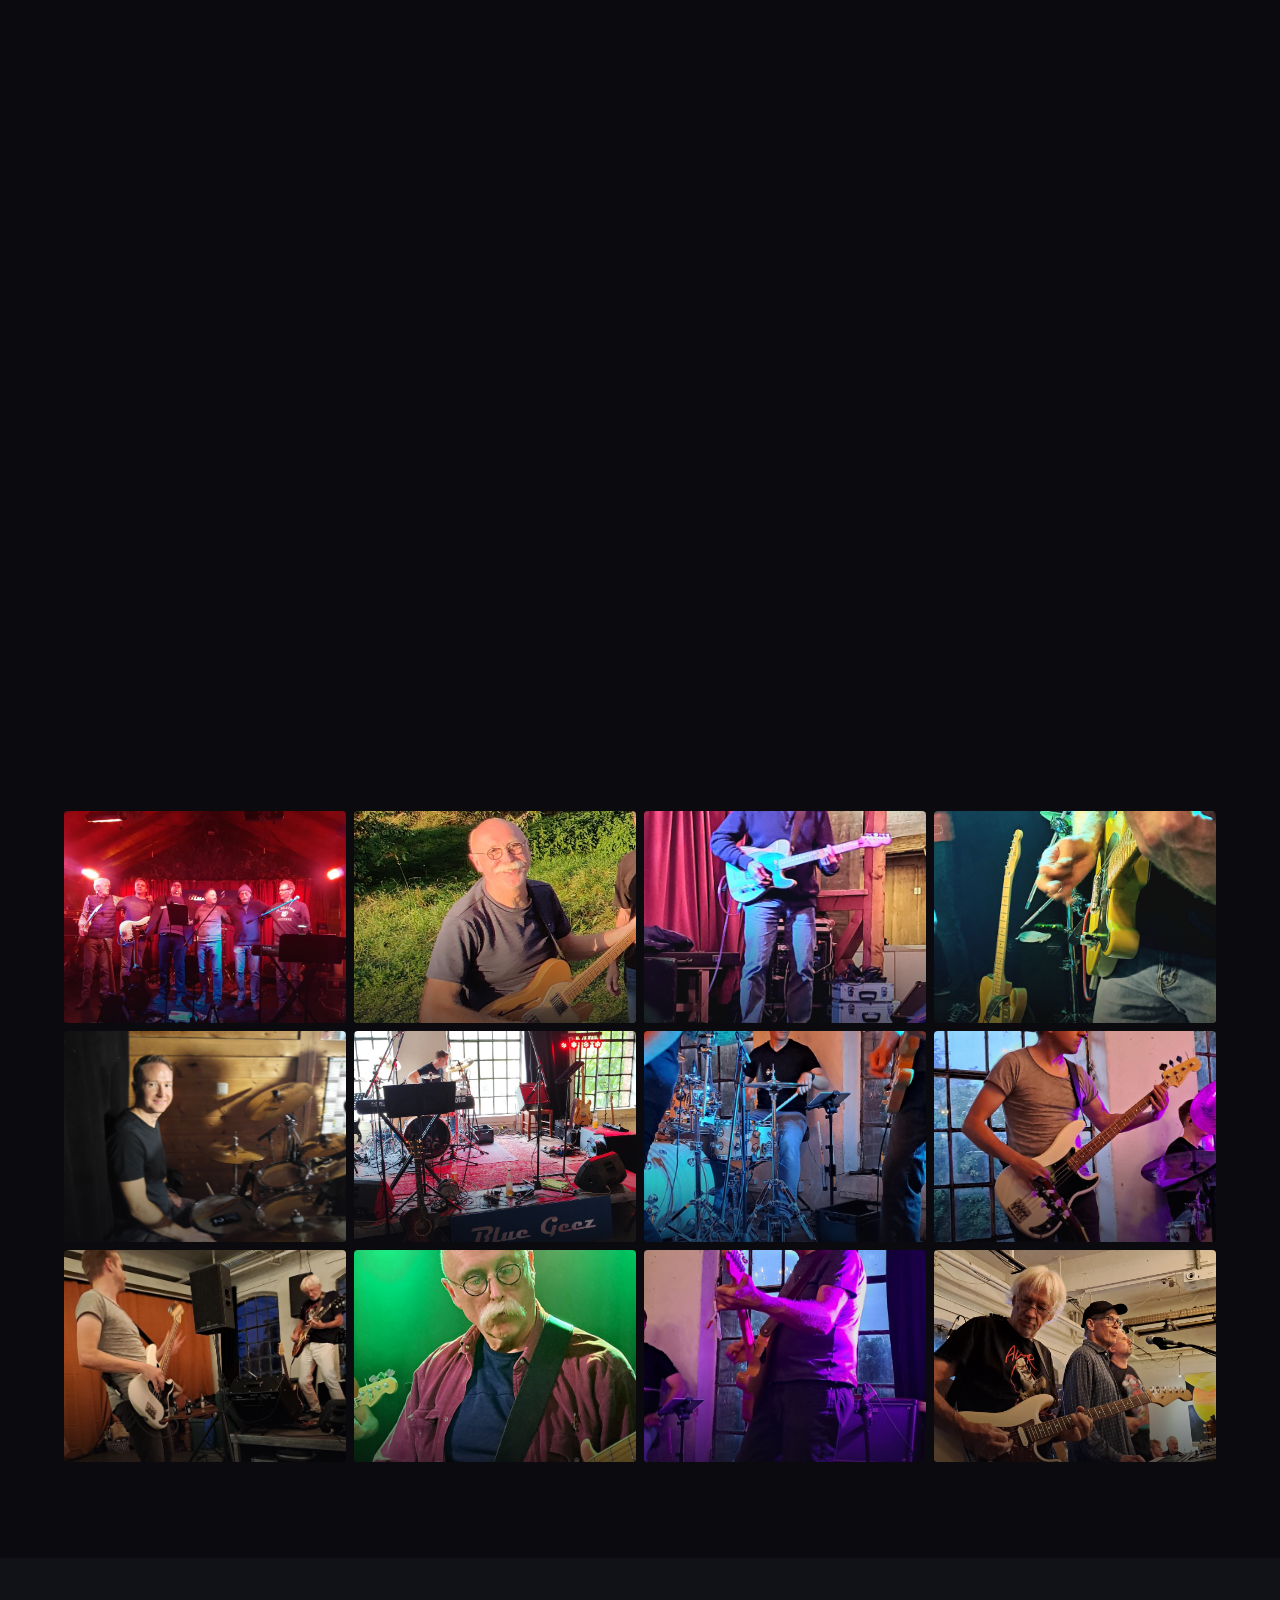
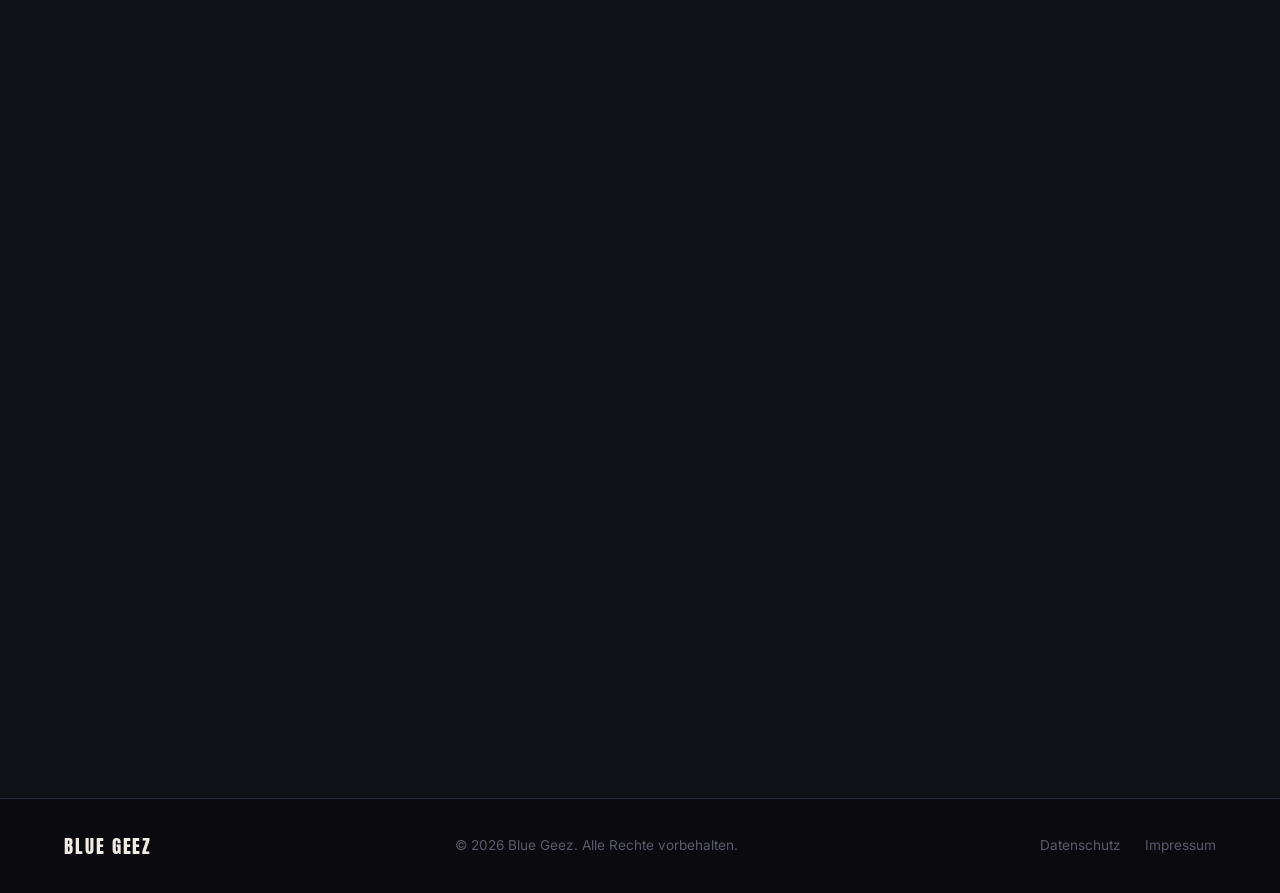
==== commit f2cd29c0: "Add files via upload" ====
--- a/index.html
+++ b/index.html
@@ -5,6 +5,7 @@
   <meta name="viewport" content="width=device-width, initial-scale=1.0">
   <title>Blue Geez — Indie Punk Rock Blues</title>
   <meta name="description" content="Blue Geez — Roher Indie Punk Rock Blues. Musik, Termine und mehr.">
+  <link rel="icon" type="image/svg+xml" href="favicon.svg">
   <link rel="stylesheet" href="styles.css">
 </head>
 <body>
@@ -125,7 +126,7 @@
           </div>
           <h3 class="member-name">Klaus</h3>
           <p class="member-role">Gitarre</p>
-          <p class="member-desc">Klaus lebt für die Gitarre. Seine Riffs jagen durch jeden Song wie ein Gewitter — fuzz-getränkt, kompromisslos und immer am Anschlag. Wenn er spielt, gehen alle ab.</p>
+          <p class="member-desc">Klaus, eine kompromisslose Liebe zur Gitarre. Nicht ganz ohne Kompromiss erwidert. Es bleibt daher nur die kompromisslose Flucht nach vorn.</p>
         </div>
         <div class="member-card">
           <div class="member-photo">
@@ -170,58 +171,87 @@
       <p class="section-subtitle">Kommt vorbei. Bringt Ohrstöpsel mit.</p>
       <div class="tour-list">
 
-        <div class="tour-item">
-          <div class="tour-date">
-            <span class="tour-month">APR</span>
-            <span class="tour-day">12</span>
-          </div>
-          <div class="tour-info">
-            <h3 class="tour-venue">Z-Bau</h3>
-            <p class="tour-location">Nürnberg</p>
-          </div>
-        </div>
-
-        <div class="tour-item">
-          <div class="tour-date">
-            <span class="tour-month">APR</span>
-            <span class="tour-day">26</span>
-          </div>
-          <div class="tour-info">
-            <h3 class="tour-venue">E-Werk</h3>
-            <p class="tour-location">Erlangen</p>
-          </div>
-        </div>
-
-        <div class="tour-item">
-          <div class="tour-date">
-            <span class="tour-month">MAI</span>
-            <span class="tour-day">10</span>
+        <div class="tour-item tour-past">
+          <div class="tour-date">
+            <span class="tour-month">FEB</span>
+            <span class="tour-day">11</span>
+            <span class="tour-year">2025</span>
           </div>
           <div class="tour-info">
             <h3 class="tour-venue">Kofferfabrik</h3>
             <p class="tour-location">Fürth</p>
           </div>
+          <div class="tour-action"><span class="tour-tag">Vergangen</span></div>
+        </div>
+
+        <div class="tour-item tour-past">
+          <div class="tour-date">
+            <span class="tour-month">NOV</span>
+            <span class="tour-day">06</span>
+            <span class="tour-year">2025</span>
+          </div>
+          <div class="tour-info">
+            <h3 class="tour-venue">Dartmoor Inn / Kulturbühne Strohalm</h3>
+            <p class="tour-location">Erlangen</p>
+          </div>
+          <div class="tour-action"><span class="tour-tag">Vergangen</span></div>
+        </div>
+
+        <div class="tour-item tour-past">
+          <div class="tour-date">
+            <span class="tour-month">MRZ</span>
+            <span class="tour-day">28</span>
+            <span class="tour-year">2026</span>
+          </div>
+          <div class="tour-info">
+            <h3 class="tour-venue">Triangel</h3>
+            <p class="tour-location">Höchstadt</p>
+          </div>
+          <div class="tour-action"><span class="tour-tag">Vergangen</span></div>
         </div>
 
         <div class="tour-item">
           <div class="tour-date">
-            <span class="tour-month">MAI</span>
-            <span class="tour-day">24</span>
-          </div>
-          <div class="tour-info">
-            <h3 class="tour-venue">Live Club</h3>
-            <p class="tour-location">Bamberg</p>
+            <span class="tour-month">JUL</span>
+            <span class="tour-day">11</span>
+            <span class="tour-year">2026</span>
+          </div>
+          <div class="tour-info">
+            <h3 class="tour-venue">Bismarckstraßenfest</h3>
+            <p class="tour-location">Erlangen</p>
+          </div>
+          <div class="tour-action">
+            <a href="https://bismarckstrassenfest.de/#lineup-samstag" target="_blank" rel="noopener" class="btn btn-outline btn-sm">Mehr Info</a>
           </div>
         </div>
 
         <div class="tour-item">
           <div class="tour-date">
-            <span class="tour-month">JUN</span>
-            <span class="tour-day">07</span>
-          </div>
-          <div class="tour-info">
-            <h3 class="tour-venue">MUZclub</h3>
-            <p class="tour-location">Nürnberg</p>
+            <span class="tour-month">SEP</span>
+            <span class="tour-day">13</span>
+            <span class="tour-year">2026</span>
+          </div>
+          <div class="tour-info">
+            <h3 class="tour-venue">Meilwaldwiese Open Air</h3>
+            <p class="tour-location">Erlangen</p>
+          </div>
+          <div class="tour-action">
+            <a href="https://erlangen.de/aktuelles/freizeitanlage-meilwaldbuehne" target="_blank" rel="noopener" class="btn btn-outline btn-sm">Mehr Info</a>
+          </div>
+        </div>
+
+        <div class="tour-item">
+          <div class="tour-date">
+            <span class="tour-month">DEZ</span>
+            <span class="tour-day">–</span>
+            <span class="tour-year">2026</span>
+          </div>
+          <div class="tour-info">
+            <h3 class="tour-venue">Erlanger Waldweihnacht</h3>
+            <p class="tour-location">Erlangen</p>
+          </div>
+          <div class="tour-action">
+            <a href="https://erlanger-waldweihnacht.de/" target="_blank" rel="noopener" class="btn btn-outline btn-sm">Mehr Info</a>
           </div>
         </div>
 
@@ -289,6 +319,39 @@
         <div class="gallery-item">
           <img src="pictures/threema-20231223-175006452.jpg" alt="Blue Geez Weihnachten" loading="lazy">
         </div>
+        <div class="gallery-item">
+          <img src="pictures/Klaus.jpg" alt="Klaus" loading="lazy">
+        </div>
+        <div class="gallery-item">
+          <img src="pictures/noch%20ein%20Klaus.jpg" alt="Noch ein Klaus" loading="lazy">
+        </div>
+        <div class="gallery-item">
+          <img src="pictures/105dd9bff1321f62-threema-20251107-153619184.jpg" alt="Blue Geez" loading="lazy">
+        </div>
+        <div class="gallery-item">
+          <img src="pictures/29655d55f67ea93d-threema-20251107-003136949.jpg" alt="Blue Geez" loading="lazy">
+        </div>
+        <div class="gallery-item">
+          <img src="pictures/2f22613ac92eb78f-threema-20250711-063936981.jpg" alt="Blue Geez" loading="lazy">
+        </div>
+        <div class="gallery-item">
+          <img src="pictures/8dde4a6c0fe7dc3b-threema-20250710-154121433.jpg" alt="Blue Geez" loading="lazy">
+        </div>
+        <div class="gallery-item">
+          <img src="pictures/b1c9aeccb931cb9e-threema-20250710-154120481.jpg" alt="Blue Geez" loading="lazy">
+        </div>
+        <div class="gallery-item">
+          <img src="pictures/e190e5abab8ba3cb-threema-20250710-154122741.jpg" alt="Blue Geez" loading="lazy">
+        </div>
+        <div class="gallery-item">
+          <img src="pictures/e2939ed9ff9fef23-threema-20251107-153625503.jpg" alt="Blue Geez" loading="lazy">
+        </div>
+        <div class="gallery-item">
+          <img src="pictures/e6d2b9085fccef06-threema-20250710-154121827.jpg" alt="Blue Geez" loading="lazy">
+        </div>
+        <div class="gallery-item">
+          <img src="pictures/ebd14f8674aa5d6a-threema-20250710-154120771.jpg" alt="Blue Geez" loading="lazy">
+        </div>
       </div>
     </div>
   </section>
@@ -300,7 +363,7 @@
       <p class="section-subtitle">Booking, Presse oder einfach mal Hallo sagen.</p>
       <div class="contact-grid">
         <form class="contact-form" id="contactForm" action="https://formspree.io/f/DEINE_FORM_ID" method="POST">
-          <input type="hidden" name="_subject" value="Neue Anfrage über Blue Geez">
+          <input type="hidden" name="_subject" value="Neue Anfrage über bluegeez.com">
           <input type="text" name="_gotcha" style="display:none">
           <div class="form-group">
             <label for="name">Name</label>
--- a/styles.css
+++ b/styles.css
@@ -725,6 +725,12 @@
   line-height: 1;
 }
 
+.tour-year {
+  font-size: 0.7rem;
+  color: var(--text-muted);
+  letter-spacing: 0.05em;
+}
+
 .tour-info {
   flex: 1;
 }
@@ -737,6 +743,30 @@
 .tour-location {
   color: var(--text-secondary);
   font-size: 0.9rem;
+}
+
+.tour-action {
+  margin-left: auto;
+}
+
+.tour-past {
+  opacity: 0.45;
+}
+
+.tour-tag {
+  font-size: 0.75rem;
+  font-weight: 600;
+  letter-spacing: 0.08em;
+  text-transform: uppercase;
+  color: var(--text-muted);
+  border: 1px solid var(--border);
+  padding: 0.25rem 0.6rem;
+  border-radius: 999px;
+}
+
+.btn-sm {
+  padding: 0.4rem 1rem;
+  font-size: 0.8rem;
 }
 
 /* ============================================
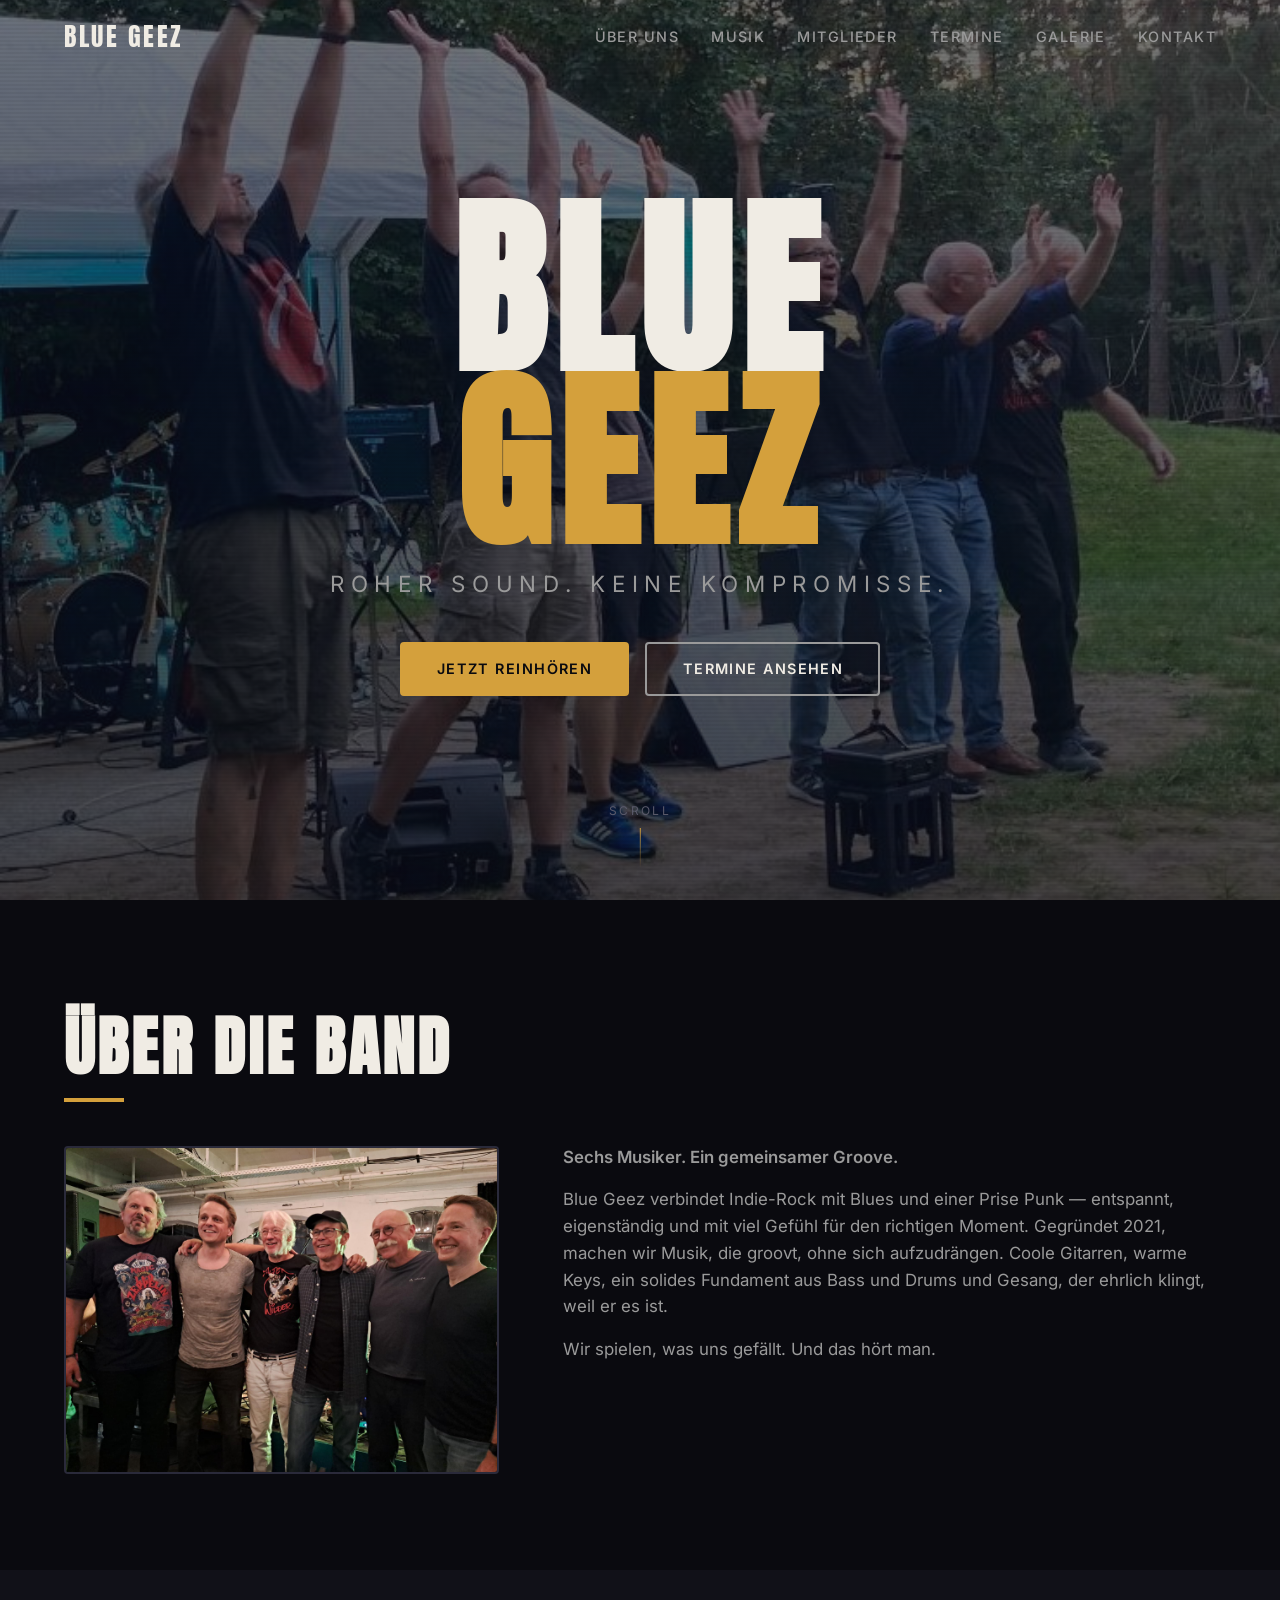
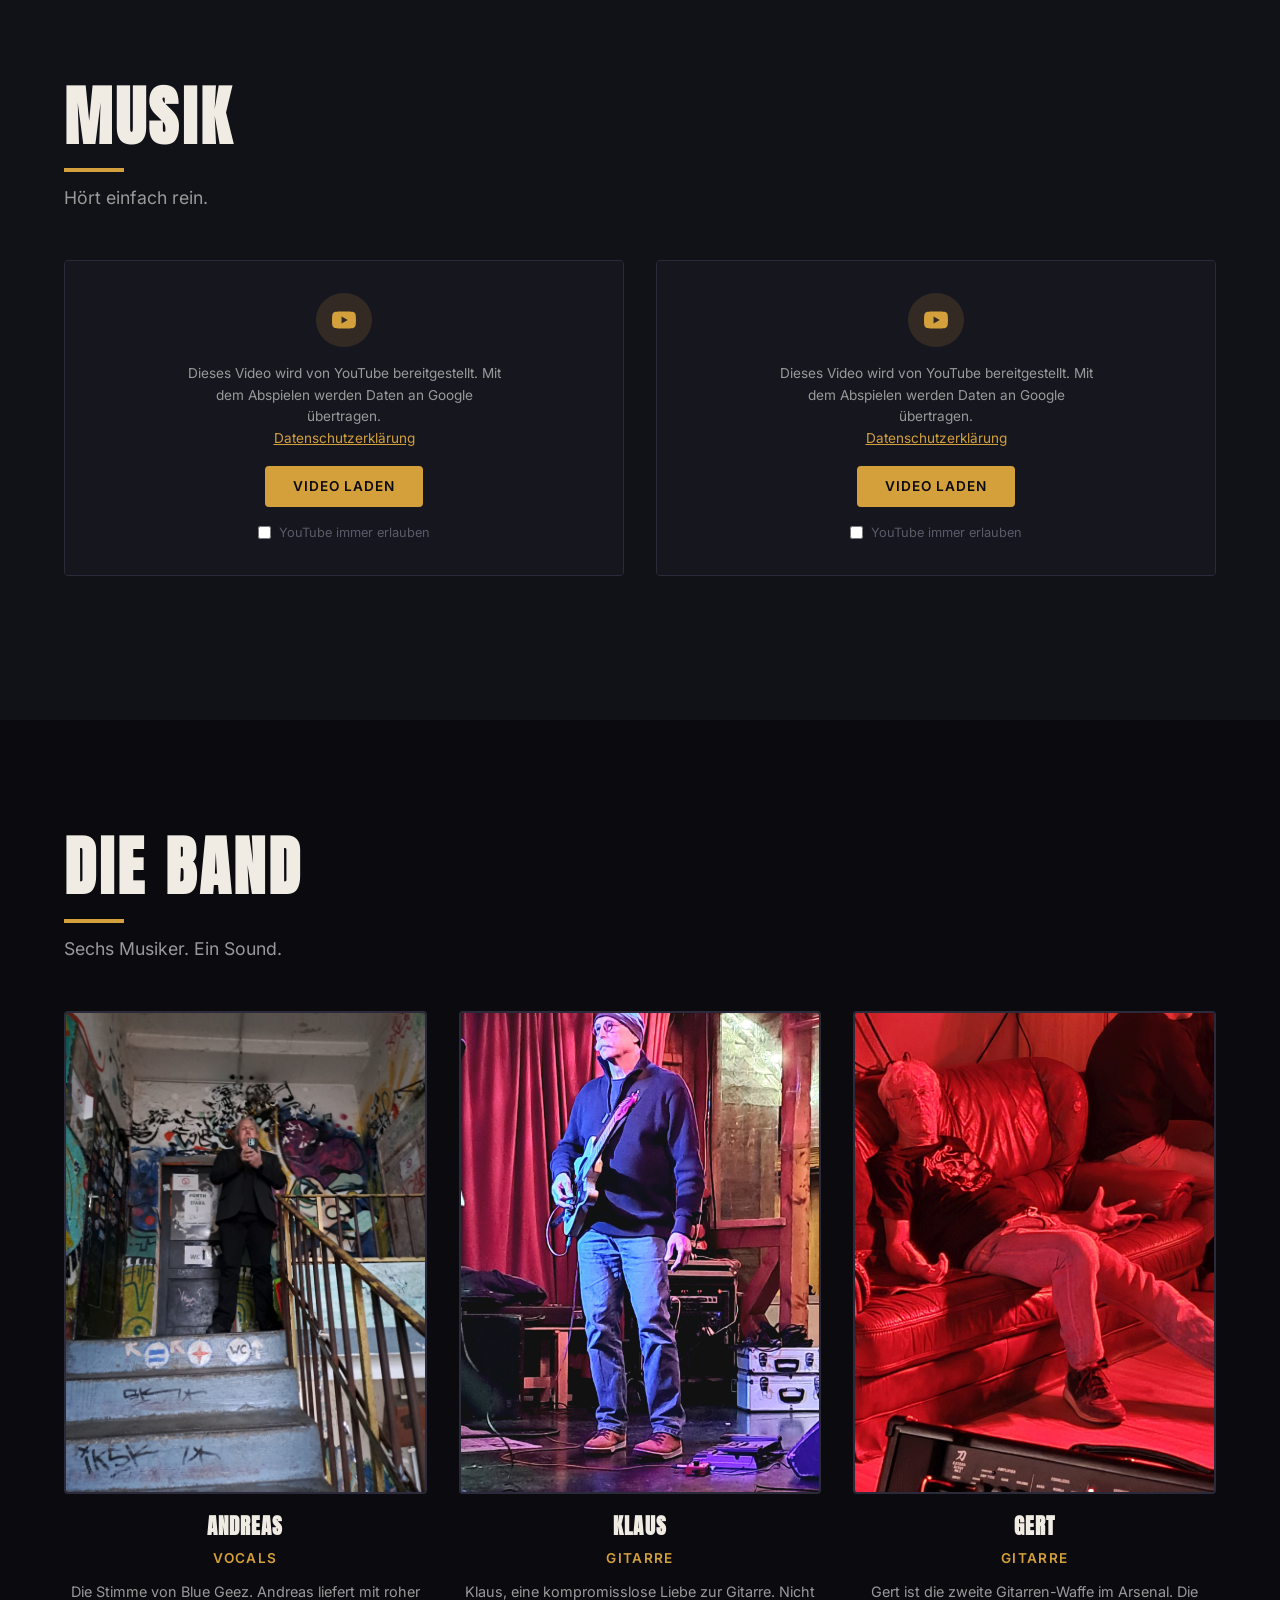
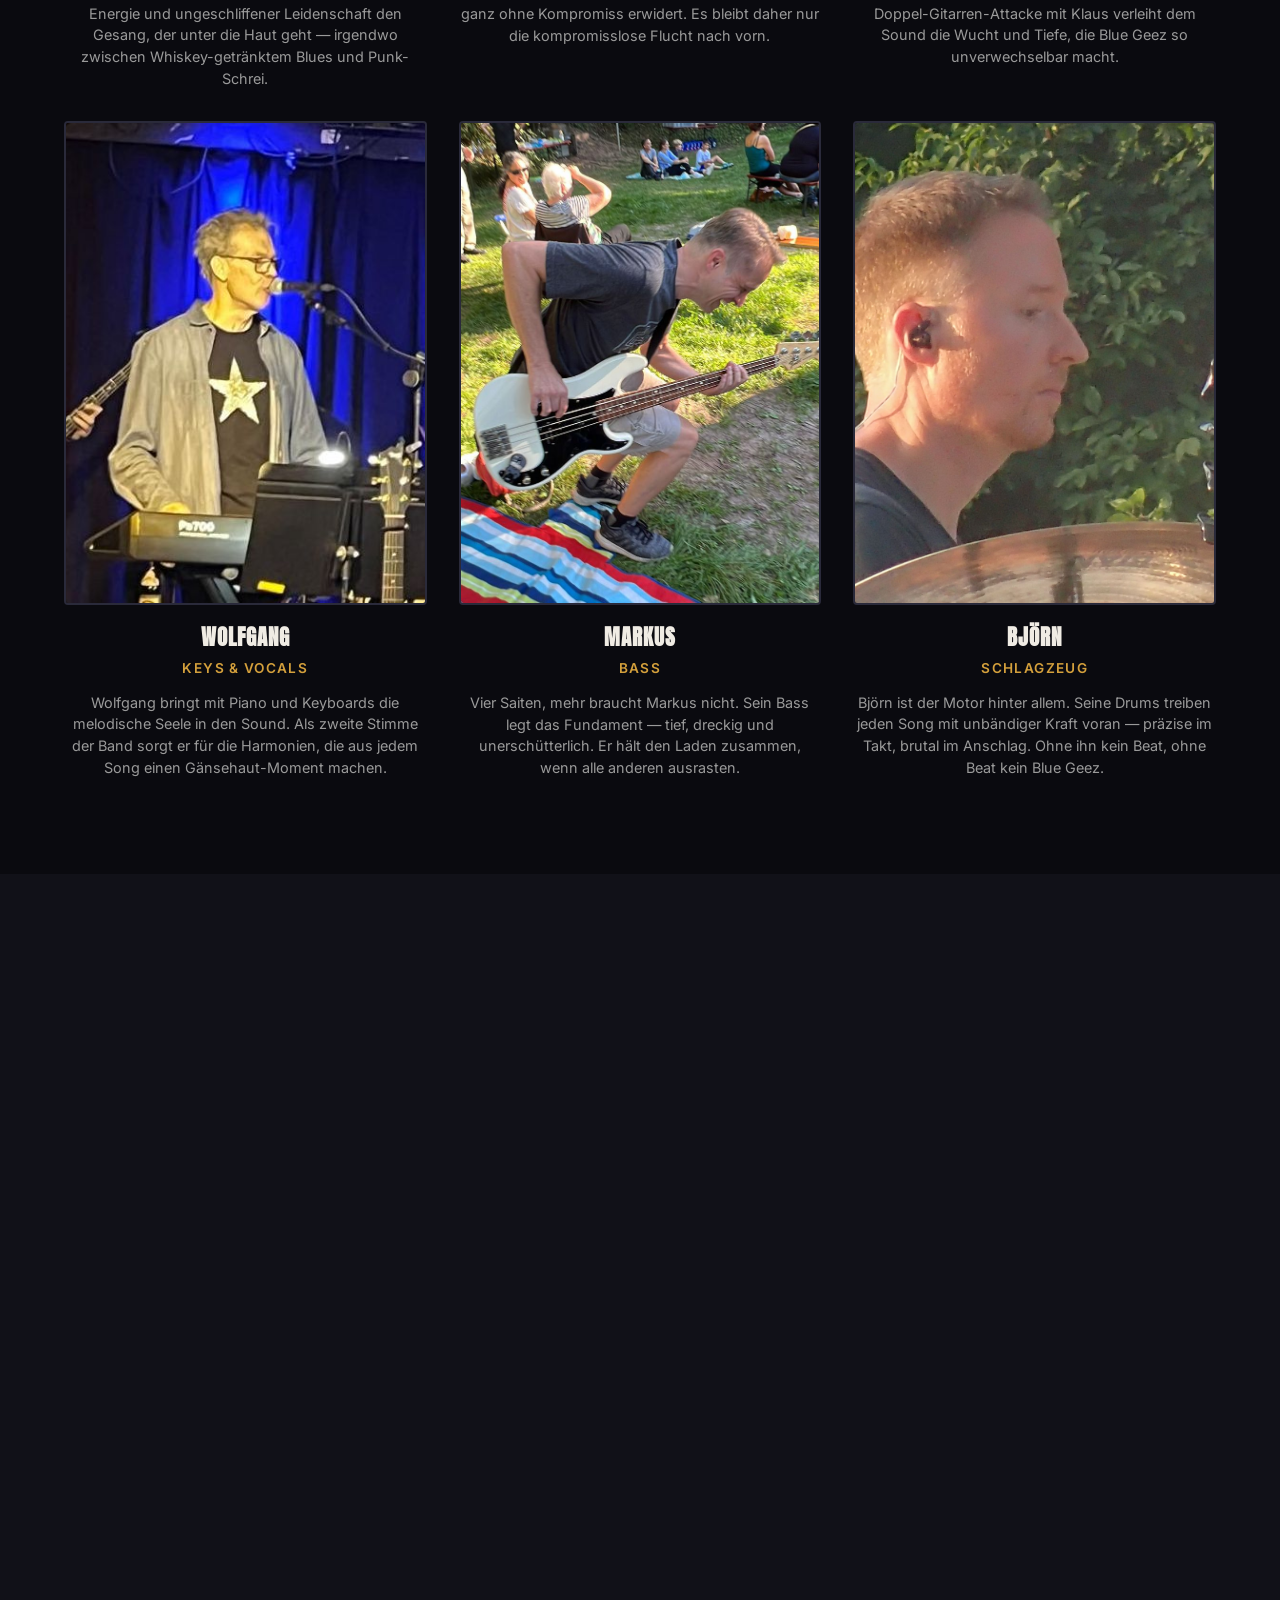
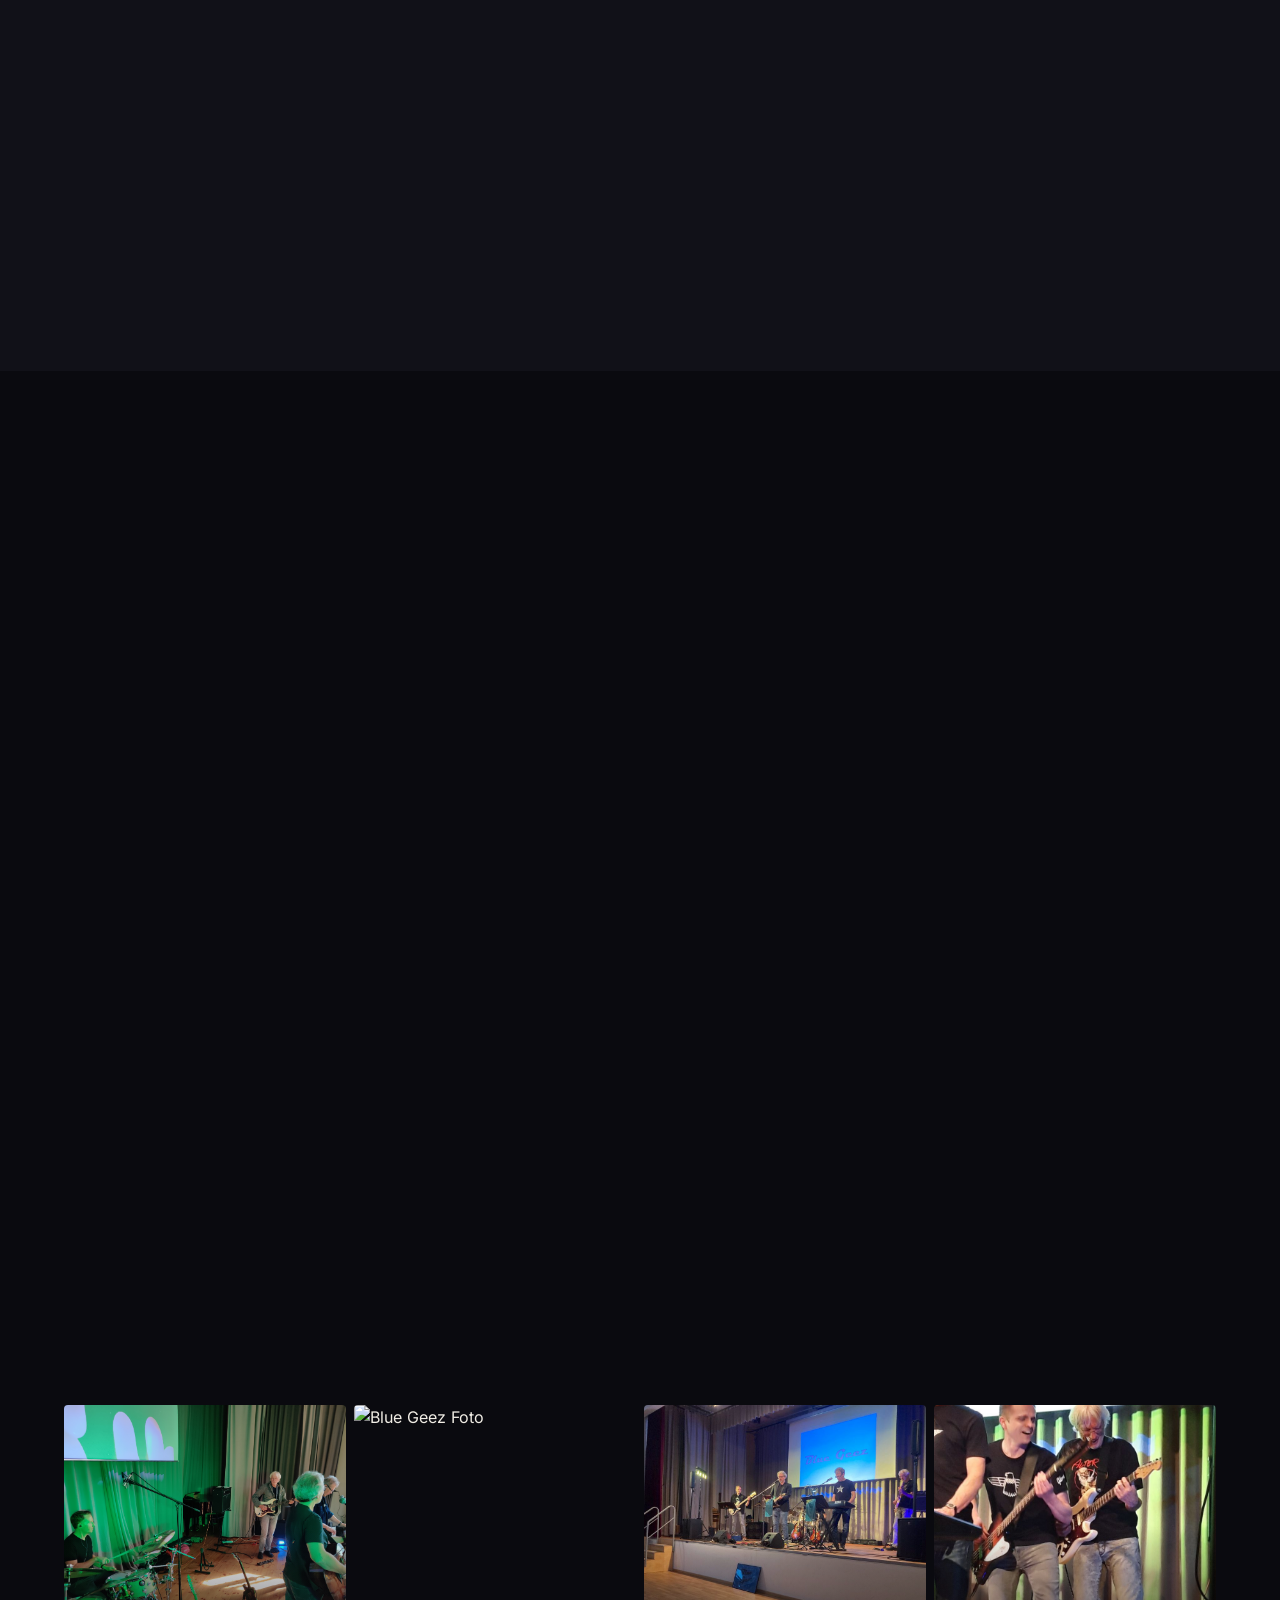
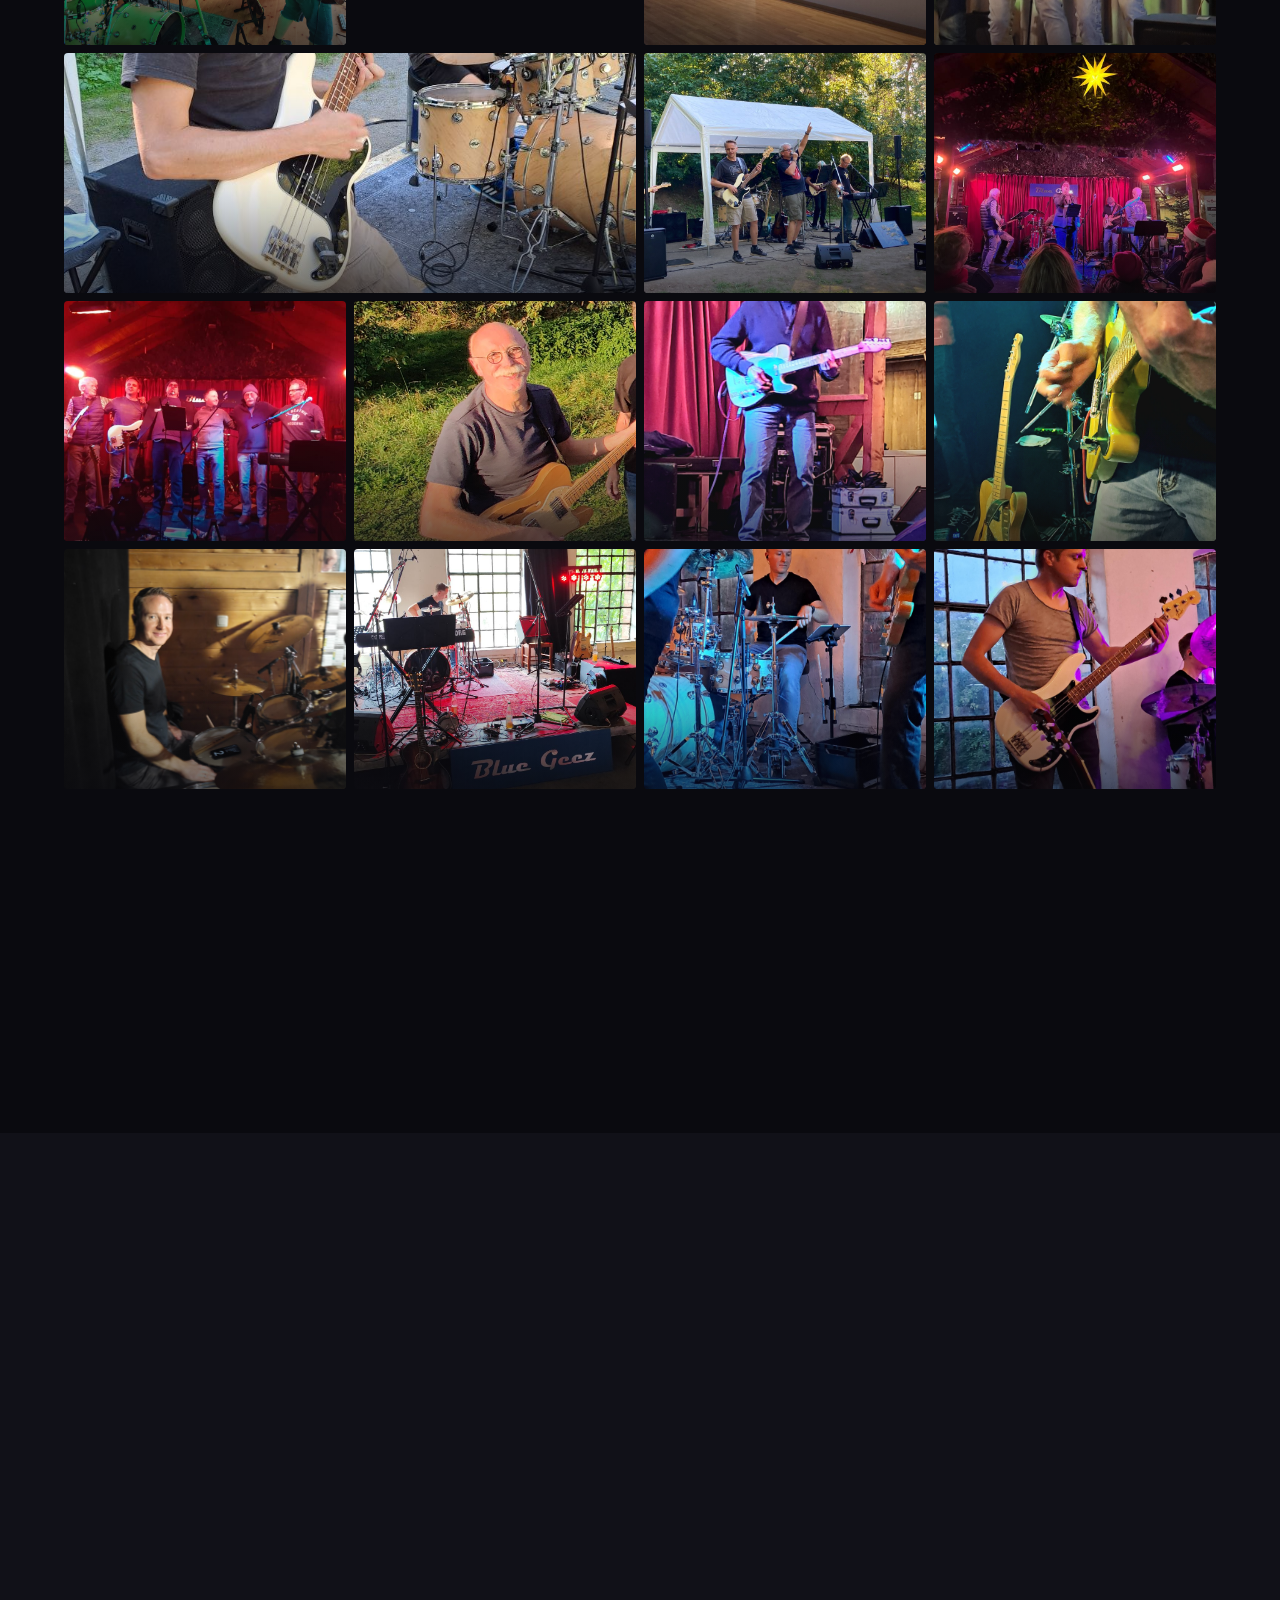
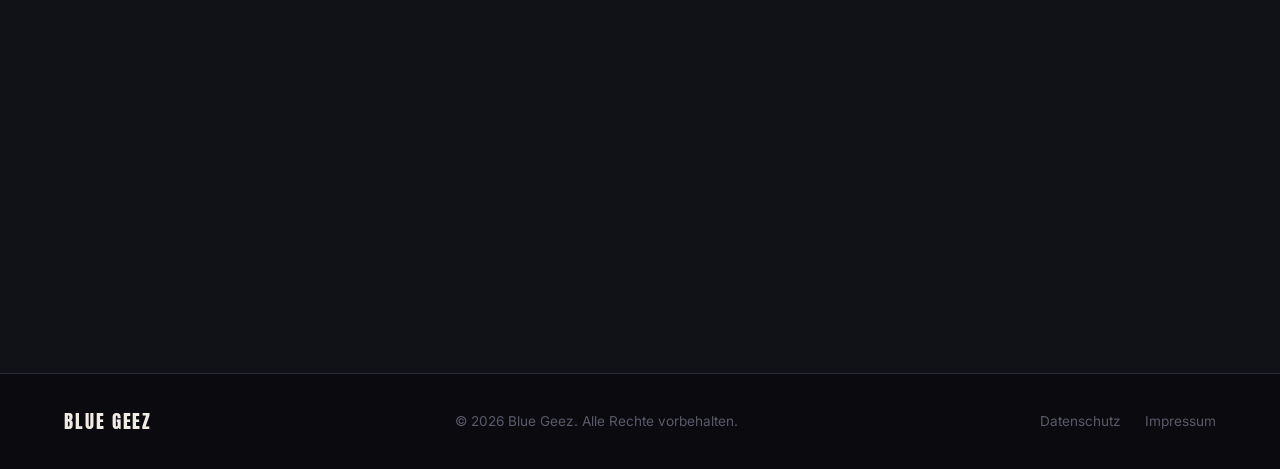
==== commit 5922ffac: "Add files via upload" ====
--- a/index.html
+++ b/index.html
@@ -21,8 +21,8 @@
       </button>
       <ul class="nav-links" id="navLinks">
         <li><a href="#about">Über uns</a></li>
+        <li><a href="#music">Musik</a></li>
         <li><a href="#members">Mitglieder</a></li>
-        <li><a href="#music">Musik</a></li>
         <li><a href="#tour">Termine</a></li>
         <li><a href="#gallery">Galerie</a></li>
         <li><a href="#contact">Kontakt</a></li>
--- a/styles.css
+++ b/styles.css
@@ -775,6 +775,7 @@
 .gallery-grid {
   display: grid;
   grid-template-columns: repeat(4, 1fr);
+  grid-auto-rows: 240px;
   gap: 0.5rem;
 }
 
@@ -783,7 +784,6 @@
   overflow: hidden;
   border-radius: var(--radius);
   cursor: pointer;
-  aspect-ratio: 4/3;
 }
 
 .gallery-wide {
@@ -1187,6 +1187,7 @@
 
   .gallery-grid {
     grid-template-columns: repeat(3, 1fr);
+    grid-auto-rows: 220px;
   }
 
   .gallery-wide {
@@ -1258,6 +1259,7 @@
 @media (max-width: 500px) {
   .gallery-grid {
     grid-template-columns: repeat(2, 1fr);
+    grid-auto-rows: 180px;
   }
 
   .gallery-wide {
